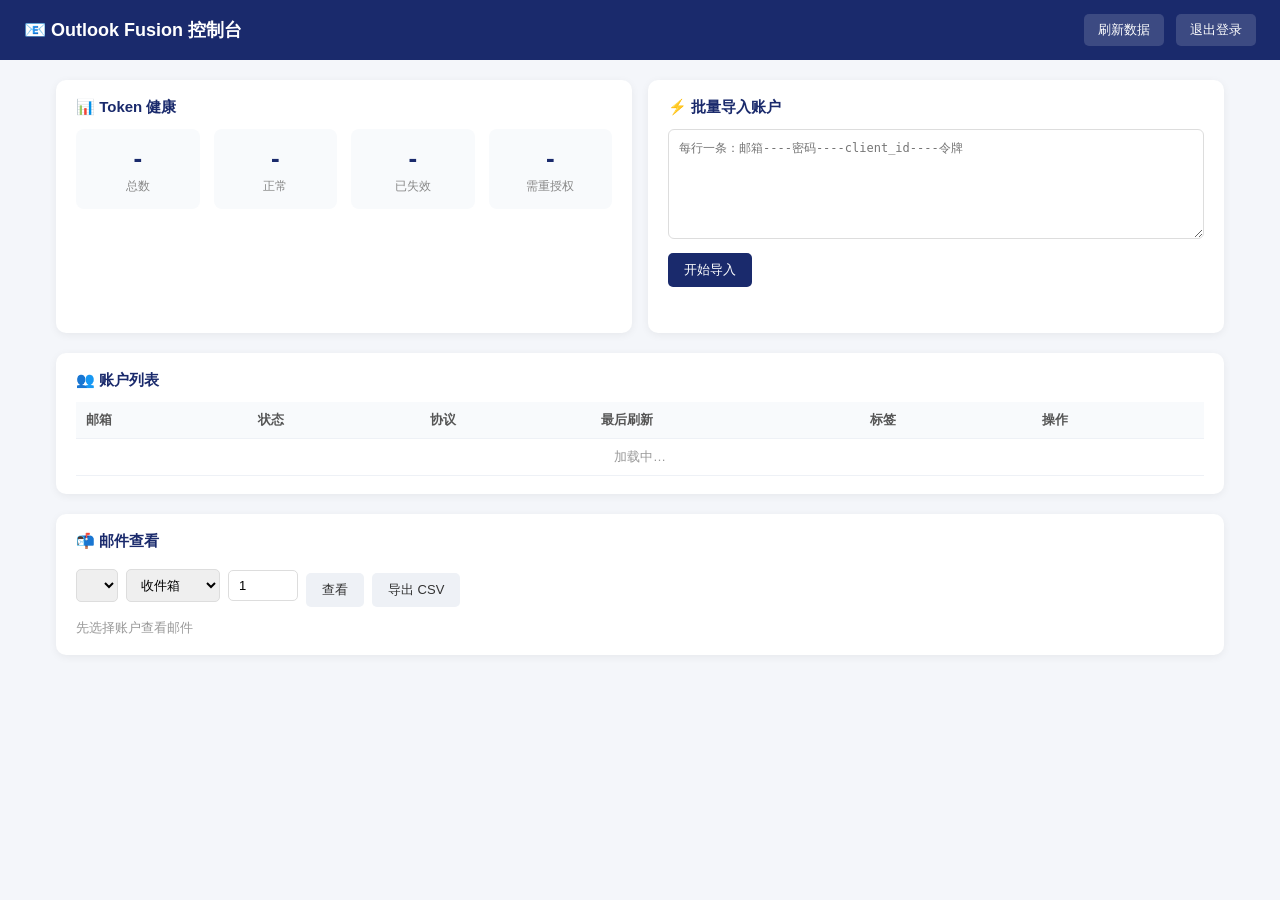
==== static/index.html @ 4477faa4 "P5+P6: 安全层 + Web UI + 收尾 安全层: - security/sessions.py: 内存 TTL 会话存储（滑动过期） - security/rate_limit.py: 登录" ====
<!DOCTYPE html>
<html lang="zh-CN">
<head>
<meta charset="UTF-8">
<meta name="viewport" content="width=device-width, initial-scale=1.0">
<title>Outlook Fusion - 控制台</title>
<style>
  * { box-sizing: border-box; margin: 0; padding: 0; }
  body { font-family: -apple-system, "Segoe UI", "Microsoft YaHei", sans-serif; background: #f4f6fa; color: #222; }
  header {
    background: #1a2a6c; color: #fff; padding: 14px 24px; display: flex;
    align-items: center; justify-content: space-between; position: sticky; top: 0; z-index: 10;
  }
  header h1 { font-size: 18px; font-weight: 600; }
  header .actions button {
    background: rgba(255,255,255,.15); color: #fff; border: none; padding: 7px 14px;
    border-radius: 5px; margin-left: 8px; cursor: pointer; font-size: 13px;
  }
  header .actions button:hover { background: rgba(255,255,255,.28); }
  .wrap { max-width: 1200px; margin: 20px auto; padding: 0 16px; }
  .grid { display: grid; grid-template-columns: 1fr 1fr; gap: 16px; margin-bottom: 20px; }
  .card { background: #fff; border-radius: 10px; padding: 18px 20px; box-shadow: 0 2px 8px rgba(0,0,0,.06); }
  .card h3 { font-size: 15px; margin-bottom: 12px; color: #1a2a6c; }
  textarea {
    width: 100%; height: 110px; border: 1px solid #ddd; border-radius: 6px; padding: 10px;
    font-size: 12px; font-family: Consolas, monospace; resize: vertical;
  }
  .btn {
    background: #1a2a6c; color: #fff; border: none; padding: 8px 16px; border-radius: 5px;
    cursor: pointer; font-size: 13px; margin-top: 10px;
  }
  .btn:hover { opacity: .88; }
  .btn.ghost { background: #eef1f6; color: #333; }
  .btn.danger { background: #c0392b; }
  .stat-row { display: flex; gap: 14px; flex-wrap: wrap; }
  .stat { flex: 1; min-width: 120px; text-align: center; padding: 14px 8px; border-radius: 8px; background: #f8fafc; }
  .stat .num { font-size: 26px; font-weight: 700; color: #1a2a6c; }
  .stat .lbl { font-size: 12px; color: #888; margin-top: 4px; }
  .msg { font-size: 13px; margin-top: 10px; min-height: 18px; }
  .msg.ok { color: #27ae60; } .msg.err { color: #c0392b; }
  table { width: 100%; border-collapse: collapse; font-size: 13px; }
  th, td { text-align: left; padding: 9px 10px; border-bottom: 1px solid #eef1f6; }
  th { background: #f8fafc; color: #555; font-weight: 600; white-space: nowrap; }
  tr:hover td { background: #fafbfd; }
  .badge { display: inline-block; padding: 2px 8px; border-radius: 10px; font-size: 11px; }
  .badge.active { background: #e8f8ef; color: #1e8449; }
  .badge.expired { background: #fdecea; color: #c0392b; }
  .badge.needs_reauth { background: #fef5e7; color: #b9770e; }
  .modal { display: none; position: fixed; inset: 0; background: rgba(0,0,0,.45); z-index: 100; align-items: center; justify-content: center; }
  .modal.open { display: flex; }
  .modal-box { background: #fff; border-radius: 10px; width: 90%; max-width: 640px; max-height: 85vh; overflow: auto; padding: 24px; }
  .modal-box h3 { margin-bottom: 14px; color: #1a2a6c; }
  .modal-box .close { float: right; cursor: pointer; color: #888; font-size: 20px; }
  .email-item { padding: 10px 12px; border-bottom: 1px solid #eef1f6; cursor: pointer; }
  .email-item:hover { background: #f5f7fb; }
  .email-item .subj { font-weight: 600; font-size: 13px; }
  .email-item .meta { font-size: 12px; color: #888; margin-top: 3px; }
  .email-body { font-size: 13px; line-height: 1.7; margin-top: 14px; white-space: pre-wrap; word-break: break-word; }
  .toolbar { display: flex; gap: 8px; align-items: center; margin-bottom: 12px; flex-wrap: wrap; }
  .toolbar select, .toolbar input {
    padding: 7px 10px; border: 1px solid #ddd; border-radius: 5px; font-size: 13px;
  }
</style>
</head>
<body>
<header>
  <h1>📧 Outlook Fusion 控制台</h1>
  <div class="actions">
    <button onclick="loadAll()">刷新数据</button>
    <button onclick="logout()">退出登录</button>
  </div>
</header>

<div class="wrap">
  <div class="grid">
    <div class="card">
      <h3>📊 Token 健康</h3>
      <div class="stat-row" id="healthStats">
        <div class="stat"><div class="num">-</div><div class="lbl">总数</div></div>
        <div class="stat"><div class="num">-</div><div class="lbl">正常</div></div>
        <div class="stat"><div class="num">-</div><div class="lbl">已失效</div></div>
        <div class="stat"><div class="num">-</div><div class="lbl">需重授权</div></div>
      </div>
    </div>
    <div class="card">
      <h3>⚡ 批量导入账户</h3>
      <textarea id="batchText" placeholder="每行一条：邮箱----密码----client_id----令牌"></textarea>
      <button class="btn" onclick="batchImport()">开始导入</button>
      <div class="msg" id="batchMsg"></div>
    </div>
  </div>

  <div class="card" style="margin-bottom: 20px;">
    <h3>👥 账户列表</h3>
    <table>
      <thead><tr><th>邮箱</th><th>状态</th><th>协议</th><th>最后刷新</th><th>标签</th><th>操作</th></tr></thead>
      <tbody id="accountBody"><tr><td colspan="6" style="text-align:center;color:#999;">加载中…</td></tr></tbody>
    </table>
  </div>

  <div class="card">
    <h3>📬 邮件查看</h3>
    <div class="toolbar">
      <select id="mailEmail"></select>
      <select id="mailFolder">
        <option value="inbox">收件箱</option>
        <option value="junk">垃圾邮件</option>
        <option value="all">全部</option>
      </select>
      <input id="mailPage" type="number" value="1" min="1" style="width:70px;" title="页码">
      <button class="btn ghost" onclick="loadEmails()">查看</button>
      <button class="btn ghost" onclick="exportCsv()">导出 CSV</button>
      <span class="msg" id="mailMsg"></span>
    </div>
    <div id="mailList"><div style="color:#999;font-size:13px;">先选择账户查看邮件</div></div>
  </div>
</div>

<!-- 邮件详情弹窗 -->
<div class="modal" id="detailModal">
  <div class="modal-box">
    <span class="close" onclick="closeModal()">&times;</span>
    <h3 id="detailTitle">邮件详情</h3>
    <div id="detailMeta" style="font-size:12px;color:#888;margin-bottom:8px;"></div>
    <div class="email-body" id="detailBody">加载中…</div>
  </div>
</div>

<script>
const $ = (id) => document.getElementById(id);
const esc = (s) => String(s ?? '').replace(/[&<>"']/g, c => ({'&':'&amp;','<':'&lt;','>':'&gt;','"':'&quot;',"'":'&#39;'}[c]));
let ACCOUNTS = [];

async function api(path, opts = {}) {
  const res = await fetch(path, {
    headers: {'Content-Type': 'application/json'},
    ...opts,
  });
  if (res.status === 401) { window.location.href = '/login'; throw new Error('未登录'); }
  const data = await res.json().catch(() => ({}));
  if (!res.ok) throw new Error(data.detail || ('HTTP ' + res.status));
  return data;
}

async function loadAll() {
  try {
    const [list, health] = await Promise.all([
      api('/api/accounts'),
      api('/api/accounts/_health'),
    ]);
    ACCOUNTS = list.accounts || [];
    renderAccounts(ACCOUNTS);
    renderHealth(health);
    renderEmailSelect(ACCOUNTS);
  } catch (e) { alert(e.message); }
}

function renderHealth(h) {
  const stats = $('healthStats');
  stats.innerHTML = [
    ['总数', h.total], ['正常', h.active], ['已失效', h.expired], ['需重授权', h.needs_reauth],
  ].map(([lbl, num]) => `<div class="stat"><div class="num">${num}</div><div class="lbl">${lbl}</div></div>`).join('');
}

function renderAccounts(accounts) {
  const body = $('accountBody');
  if (!accounts.length) { body.innerHTML = '<tr><td colspan="6" style="text-align:center;color:#999;">暂无账户</td></tr>'; return; }
  body.innerHTML = accounts.map(a => `
    <tr>
      <td>${esc(a.email)}</td>
      <td><span class="badge ${esc(a.status)}">${esc(a.status)}</span></td>
      <td>${esc(a.email_protocol || 'auto')}</td>
      <td>${a.last_refreshed_at ? esc(new Date(a.last_refreshed_at).toLocaleString()) : '-'}</td>
      <td>${esc((a.tags || []).join(', ') || '-')}</td>
      <td>
        <button class="btn ghost" onclick="refreshOne('${esc(a.email)}')">刷新 Token</button>
        <button class="btn ghost" onclick="markStatus('${esc(a.email)}','expired')">标记失效</button>
        <button class="btn danger" onclick="delAccount('${esc(a.email)}')">删除</button>
      </td>
    </tr>`).join('');
}

function renderEmailSelect(accounts) {
  const sel = $('mailEmail');
  const prev = sel.value;
  sel.innerHTML = accounts.map(a => `<option value="${esc(a.email)}">${esc(a.email)}</option>`).join('');
  if (prev && accounts.some(a => a.email === prev)) sel.value = prev;
}

async function batchImport() {
  const msg = $('batchMsg');
  msg.className = 'msg'; msg.textContent = '导入中…';
  try {
    const r = await api('/api/accounts/batch', {
      method: 'POST',
      body: JSON.stringify({ text: $('batchText').value }),
    });
    msg.className = 'msg ok';
    msg.textContent = `成功 ${r.success}，失败 ${r.failed}${r.errors.length ? '：\n' + r.errors.slice(0, 5).join('\n') : ''}`;
    loadAll();
  } catch (e) { msg.className = 'msg err'; msg.textContent = e.message; }
}

async function refreshOne(email) {
  try {
    await api(`/api/tokens/${encodeURIComponent(email)}/refresh`, { method: 'POST' });
    alert('刷新成功'); loadAll();
  } catch (e) { alert('刷新失败: ' + e.message); }
}

async function refreshAll() {
  try {
    const r = await api('/api/tokens/refresh-all', { method: 'POST' });
    alert(r.message); loadAll();
  } catch (e) { alert(e.message); }
}

async function markStatus(email, status) {
  try {
    await api(`/api/accounts/${encodeURIComponent(email)}/status`, {
      method: 'PUT', body: JSON.stringify({ status }),
    });
    loadAll();
  } catch (e) { alert(e.message); }
}

async function delAccount(email) {
  if (!confirm(`确定删除 ${email}？`)) return;
  try {
    await api(`/api/accounts/${encodeURIComponent(email)}`, { method: 'DELETE' });
    loadAll();
  } catch (e) { alert(e.message); }
}

async function loadEmails() {
  const email = $('mailEmail').value;
  const folder = $('mailFolder').value;
  const page = $('mailPage').value || 1;
  const msg = $('mailMsg');
  msg.textContent = '加载中…';
  try {
    const data = await api(`/api/emails/${encodeURIComponent(email)}?folder=${folder}&page=${page}&page_size=20`);
    msg.className = 'msg ok';
    msg.textContent = `共 ${data.total_emails} 封`;
    const list = $('mailList');
    if (!data.emails.length) { list.innerHTML = '<div style="color:#999;font-size:13px;">无邮件</div>'; return; }
    list.innerHTML = data.emails.map(m => `
      <div class="email-item" onclick="showDetail('${esc(email)}','${esc(m.message_id)}')">
        <div class="subj">${esc(m.subject)}</div>
        <div class="meta">${esc(m.from_email)} · ${esc(m.date)}</div>
      </div>`).join('');
  } catch (e) { msg.className = 'msg err'; msg.textContent = e.message; }
}

async function showDetail(email, messageId) {
  $('detailModal').classList.add('open');
  $('detailTitle').textContent = '邮件详情';
  $('detailBody').textContent = '加载中…';
  try {
    const d = await api(`/api/emails/${encodeURIComponent(email)}/${encodeURIComponent(messageId)}`);
    $('detailTitle').textContent = d.subject || '(无主题)';
    $('detailMeta').innerHTML = `<div>发件人: ${esc(d.from_email)}</div><div>收件人: ${esc(d.to_email)}</div><div>日期: ${esc(d.date)}</div>`;
    $('detailBody').textContent = d.body_plain || d.body_html || '(无正文)';
  } catch (e) {
    $('detailBody').textContent = '加载失败: ' + e.message;
  }
}

function closeModal() { $('detailModal').classList.remove('open'); }
$('detailModal').addEventListener('click', e => { if (e.target === $('detailModal')) closeModal(); });

function exportCsv() {
  const email = $('mailEmail').value;
  const folder = $('mailFolder').value;
  window.location.href = `/api/emails/${encodeURIComponent(email)}/export.csv?folder=${folder}&page_size=500`;
}

async function logout() {
  try { await fetch('/api/auth/logout', { method: 'POST' }); } catch (e) {}
  window.location.href = '/login';
}

loadAll();
</script>
</body>
</html>
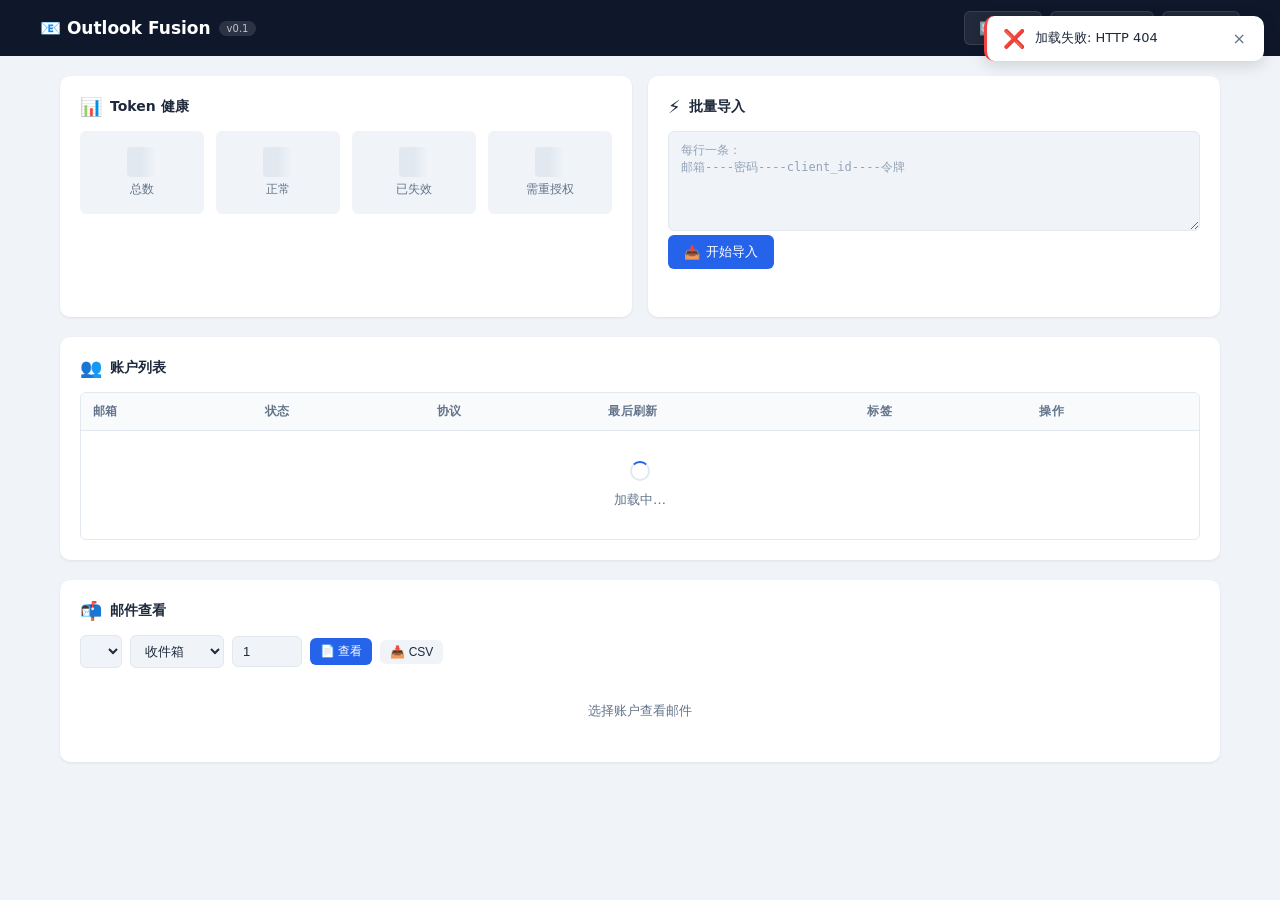
==== commit e501c802: "P7: 运行时修复 + UI 重构 + Docker 部署配置 - 修复 get_session 提交/回滚、IMAP xoauth2、缺失邮件详情路由、限流配置引用 - 新增 strip_html " ====
--- a/static/index.html
+++ b/static/index.html
@@ -5,124 +5,239 @@
 <meta name="viewport" content="width=device-width, initial-scale=1.0">
 <title>Outlook Fusion - 控制台</title>
 <style>
-  * { box-sizing: border-box; margin: 0; padding: 0; }
-  body { font-family: -apple-system, "Segoe UI", "Microsoft YaHei", sans-serif; background: #f4f6fa; color: #222; }
-  header {
-    background: #1a2a6c; color: #fff; padding: 14px 24px; display: flex;
-    align-items: center; justify-content: space-between; position: sticky; top: 0; z-index: 10;
-  }
-  header h1 { font-size: 18px; font-weight: 600; }
-  header .actions button {
-    background: rgba(255,255,255,.15); color: #fff; border: none; padding: 7px 14px;
-    border-radius: 5px; margin-left: 8px; cursor: pointer; font-size: 13px;
-  }
-  header .actions button:hover { background: rgba(255,255,255,.28); }
-  .wrap { max-width: 1200px; margin: 20px auto; padding: 0 16px; }
-  .grid { display: grid; grid-template-columns: 1fr 1fr; gap: 16px; margin-bottom: 20px; }
-  .card { background: #fff; border-radius: 10px; padding: 18px 20px; box-shadow: 0 2px 8px rgba(0,0,0,.06); }
-  .card h3 { font-size: 15px; margin-bottom: 12px; color: #1a2a6c; }
-  textarea {
-    width: 100%; height: 110px; border: 1px solid #ddd; border-radius: 6px; padding: 10px;
-    font-size: 12px; font-family: Consolas, monospace; resize: vertical;
-  }
-  .btn {
-    background: #1a2a6c; color: #fff; border: none; padding: 8px 16px; border-radius: 5px;
-    cursor: pointer; font-size: 13px; margin-top: 10px;
-  }
-  .btn:hover { opacity: .88; }
-  .btn.ghost { background: #eef1f6; color: #333; }
-  .btn.danger { background: #c0392b; }
-  .stat-row { display: flex; gap: 14px; flex-wrap: wrap; }
-  .stat { flex: 1; min-width: 120px; text-align: center; padding: 14px 8px; border-radius: 8px; background: #f8fafc; }
-  .stat .num { font-size: 26px; font-weight: 700; color: #1a2a6c; }
-  .stat .lbl { font-size: 12px; color: #888; margin-top: 4px; }
-  .msg { font-size: 13px; margin-top: 10px; min-height: 18px; }
-  .msg.ok { color: #27ae60; } .msg.err { color: #c0392b; }
-  table { width: 100%; border-collapse: collapse; font-size: 13px; }
-  th, td { text-align: left; padding: 9px 10px; border-bottom: 1px solid #eef1f6; }
-  th { background: #f8fafc; color: #555; font-weight: 600; white-space: nowrap; }
-  tr:hover td { background: #fafbfd; }
-  .badge { display: inline-block; padding: 2px 8px; border-radius: 10px; font-size: 11px; }
-  .badge.active { background: #e8f8ef; color: #1e8449; }
-  .badge.expired { background: #fdecea; color: #c0392b; }
-  .badge.needs_reauth { background: #fef5e7; color: #b9770e; }
-  .modal { display: none; position: fixed; inset: 0; background: rgba(0,0,0,.45); z-index: 100; align-items: center; justify-content: center; }
-  .modal.open { display: flex; }
-  .modal-box { background: #fff; border-radius: 10px; width: 90%; max-width: 640px; max-height: 85vh; overflow: auto; padding: 24px; }
-  .modal-box h3 { margin-bottom: 14px; color: #1a2a6c; }
-  .modal-box .close { float: right; cursor: pointer; color: #888; font-size: 20px; }
-  .email-item { padding: 10px 12px; border-bottom: 1px solid #eef1f6; cursor: pointer; }
-  .email-item:hover { background: #f5f7fb; }
-  .email-item .subj { font-weight: 600; font-size: 13px; }
-  .email-item .meta { font-size: 12px; color: #888; margin-top: 3px; }
-  .email-body { font-size: 13px; line-height: 1.7; margin-top: 14px; white-space: pre-wrap; word-break: break-word; }
-  .toolbar { display: flex; gap: 8px; align-items: center; margin-bottom: 12px; flex-wrap: wrap; }
-  .toolbar select, .toolbar input {
-    padding: 7px 10px; border: 1px solid #ddd; border-radius: 5px; font-size: 13px;
-  }
+/* ========== Design Tokens ========== */
+*, *::before, *::after { box-sizing: border-box; margin: 0; padding: 0; }
+:root {
+  --c-primary: #2563eb; --c-primary-dark: #1d4ed8; --c-primary-light: #dbeafe;
+  --c-success: #10b981; --c-error: #ef4444; --c-warning: #f59e0b;
+  --c-bg: #f0f4f8; --c-card: #fff; --c-text: #1e293b; --c-text-muted: #64748b;
+  --c-border: #e2e8f0; --c-hover: #f8fafc; --c-header-bg: #0f172a;
+  --radius-sm: 6px; --radius-md: 10px; --radius-lg: 12px;
+  --shadow-card: 0 1px 3px rgba(0,0,0,.08); --shadow-hover: 0 4px 12px rgba(0,0,0,.1);
+  --shadow-modal: 0 20px 60px rgba(0,0,0,.2);
+  --dur-fast: 150ms; --dur-normal: 250ms; --dur-slow: 400ms;
+  --ease-out: cubic-bezier(0.16, 1, 0.3, 1); --ease-in-out: cubic-bezier(0.4, 0, 0.2, 1);
+  --font: -apple-system, "Segoe UI", "Microsoft YaHei", system-ui, sans-serif;
+  --font-mono: "JetBrains Mono", "Cascadia Code", Consolas, monospace;
+}
+body { font-family: var(--font); background: var(--c-bg); color: var(--c-text); min-height: 100vh; }
+
+/* ========== Animations ========== */
+@keyframes fadeIn { from { opacity: 0; } to { opacity: 1; } }
+@keyframes fadeUp { from { opacity: 0; transform: translateY(12px); } to { opacity: 1; transform: translateY(0); } }
+@keyframes scaleIn { from { opacity: 0; transform: scale(.95); } to { opacity: 1; transform: scale(1); } }
+@keyframes slideInRight { from { opacity: 0; transform: translateX(100%); } to { opacity: 1; transform: translateX(0); } }
+@keyframes slideOutRight { from { opacity: 1; transform: translateX(0); } to { opacity: 0; transform: translateX(100%); } }
+@keyframes spin { to { transform: rotate(360deg); } }
+@keyframes shimmer { 0% { background-position: -200% 0; } 100% { background-position: 200% 0; } }
+@keyframes countUp { from { opacity: 0; transform: translateY(8px); } to { opacity: 1; transform: translateY(0); } }
+@keyframes progressFill { from { width: 0%; } }
+
+/* ========== Utility ========== */
+.spinner { width: 20px; height: 20px; border: 2.5px solid var(--c-border); border-top-color: var(--c-primary); border-radius: 50%; animation: spin .6s linear infinite; display: inline-block; vertical-align: middle; }
+.spinner-sm { width: 14px; height: 14px; border-width: 2px; }
+.spinner-light { border-color: rgba(255,255,255,.3); border-top-color: #fff; }
+.skeleton { background: linear-gradient(90deg, #e2e8f0 25%, #f1f5f9 50%, #e2e8f0 75%); background-size: 200% 100%; animation: shimmer 1.5s ease-in-out infinite; border-radius: 4px; }
+
+/* ========== Toast ========== */
+#toastContainer { position: fixed; top: 16px; right: 16px; z-index: 9999; display: flex; flex-direction: column; gap: 8px; pointer-events: none; }
+.toast { pointer-events: auto; padding: 12px 16px; border-radius: var(--radius-md); background: #fff; box-shadow: 0 4px 16px rgba(0,0,0,.15); display: flex; align-items: center; gap: 10px; font-size: 13px; min-width: 280px; max-width: 420px; animation: slideInRight .3s var(--ease-out) both; border-left: 3px solid var(--c-primary); }
+.toast.removing { animation: slideOutRight .25s ease-in both; }
+.toast.toast-success { border-left-color: var(--c-success); }
+.toast.toast-error { border-left-color: var(--c-error); }
+.toast.toast-warning { border-left-color: var(--c-warning); }
+.toast-icon { font-size: 18px; flex-shrink: 0; }
+.toast-msg { flex: 1; color: var(--c-text); line-height: 1.4; }
+.toast-close { cursor: pointer; color: var(--c-text-muted); font-size: 16px; line-height: 1; padding: 0 2px; flex-shrink: 0; }
+.toast-close:hover { color: var(--c-text); }
+
+/* ========== Layout ========== */
+.wrap { max-width: 1200px; margin: 0 auto; padding: 0 20px 40px; }
+
+/* ========== Header ========== */
+header { background: var(--c-header-bg); color: #fff; padding: 0 24px; position: sticky; top: 0; z-index: 100; backdrop-filter: blur(12px); box-shadow: 0 1px 0 rgba(255,255,255,.06); }
+.header-inner { max-width: 1200px; margin: 0 auto; display: flex; align-items: center; justify-content: space-between; height: 56px; }
+header h1 { font-size: 17px; font-weight: 600; display: flex; align-items: center; gap: 8px; }
+header h1 .badge { font-size: 10px; font-weight: 500; background: rgba(255,255,255,.12); padding: 2px 8px; border-radius: 10px; color: rgba(255,255,255,.7); }
+header .actions { display: flex; gap: 8px; }
+header .actions button { background: rgba(255,255,255,.08); color: rgba(255,255,255,.85); border: 1px solid rgba(255,255,255,.1); padding: 7px 14px; border-radius: var(--radius-sm); cursor: pointer; font-size: 13px; transition: all var(--dur-fast); display: flex; align-items: center; gap: 6px; position: relative; }
+header .actions button:hover { background: rgba(255,255,255,.15); color: #fff; }
+header .actions button:active { transform: scale(.97); }
+header .actions button:disabled { opacity: .5; cursor: not-allowed; transform: none; }
+header .actions button.loading .refresh-icon { animation: spin .8s linear infinite; }
+header .actions button.loading .btn-label { visibility: hidden; }
+header .actions button.loading .btn-spinner { display: inline-block; }
+header .actions button .btn-spinner { display: none; width: 14px; height: 14px; border: 2px solid rgba(255,255,255,.3); border-top-color: #fff; border-radius: 50%; animation: spin .6s linear infinite; position: absolute; left: 50%; top: 50%; margin-left: -7px; margin-top: -7px; }
+
+/* ========== Grid / Cards ========== */
+.grid { display: grid; grid-template-columns: 1fr 1fr; gap: 16px; margin: 20px 0; }
+.card { background: var(--c-card); border-radius: var(--radius-md); padding: 20px; box-shadow: var(--shadow-card); transition: box-shadow var(--dur-fast), transform var(--dur-fast); animation: fadeUp .4s var(--ease-out) both; }
+.card:hover { box-shadow: var(--shadow-hover); }
+.card h3 { font-size: 14px; font-weight: 600; margin-bottom: 14px; color: var(--c-text); display: flex; align-items: center; gap: 8px; }
+.card h3 .icon-lg { font-size: 18px; }
+
+/* ========== Stats ========== */
+.stat-row { display: flex; gap: 12px; flex-wrap: wrap; }
+.stat { flex: 1; min-width: 100px; text-align: center; padding: 16px 8px; border-radius: var(--radius-sm); background: var(--c-bg); transition: transform var(--dur-fast); }
+.stat:hover { transform: translateY(-2px); }
+.stat .num { font-size: 26px; font-weight: 700; color: var(--c-primary); animation: countUp .5s var(--ease-out) both; }
+.stat .lbl { font-size: 12px; color: var(--c-text-muted); margin-top: 4px; }
+.stat .num.active { color: var(--c-success); }
+.stat .num.expired { color: var(--c-error); }
+.stat .num.needs_reauth { color: var(--c-warning); }
+
+/* ========== Import ========== */
+textarea { width: 100%; height: 100px; border: 1.5px solid var(--c-border); border-radius: var(--radius-sm); padding: 10px 12px; font-size: 12px; font-family: var(--font-mono); resize: vertical; outline: none; transition: border-color var(--dur-fast), box-shadow var(--dur-fast); background: var(--c-bg); color: var(--c-text); }
+textarea:focus { border-color: var(--c-primary); box-shadow: 0 0 0 3px rgba(37,99,235,.1); background: var(--c-card); }
+textarea::placeholder { color: #94a3b8; }
+.progress-wrap { margin-top: 10px; display: none; }
+.progress-wrap.active { display: block; }
+.progress-bar { height: 6px; background: var(--c-border); border-radius: 3px; overflow: hidden; }
+.progress-bar-fill { height: 100%; background: linear-gradient(90deg, var(--c-primary), var(--c-primary-dark)); border-radius: 3px; transition: width .3s var(--ease-out); }
+.progress-text { font-size: 12px; color: var(--c-text-muted); margin-top: 6px; display: flex; justify-content: space-between; }
+.progress-text .prog-ok { color: var(--c-success); }
+.progress-text .prog-err { color: var(--c-error); }
+
+/* ========== Buttons ========== */
+.btn { display: inline-flex; align-items: center; gap: 6px; background: var(--c-primary); color: #fff; border: none; padding: 8px 16px; border-radius: var(--radius-sm); cursor: pointer; font-size: 13px; font-weight: 500; transition: all var(--dur-fast); white-space: nowrap; }
+.btn:hover { background: var(--c-primary-dark); transform: translateY(-1px); box-shadow: 0 2px 8px rgba(37,99,235,.3); }
+.btn:active { transform: translateY(0); }
+.btn:disabled { opacity: .5; cursor: not-allowed; transform: none; box-shadow: none; }
+.btn.ghost { background: var(--c-bg); color: var(--c-text); }
+.btn.ghost:hover { background: var(--c-border); box-shadow: none; transform: none; }
+.btn.danger { background: var(--c-error); }
+.btn.danger:hover { background: #dc2626; box-shadow: 0 2px 8px rgba(239,68,68,.3); }
+.btn-sm { padding: 5px 10px; font-size: 12px; }
+
+/* ========== Table ========== */
+.table-wrap { overflow-x: auto; border-radius: var(--radius-sm); border: 1px solid var(--c-border); }
+table { width: 100%; border-collapse: collapse; font-size: 13px; }
+thead th { background: #f8fafc; color: var(--c-text-muted); font-weight: 600; text-align: left; padding: 10px 12px; white-space: nowrap; border-bottom: 1px solid var(--c-border); font-size: 12px; text-transform: uppercase; letter-spacing: .03em; }
+tbody td { padding: 10px 12px; border-bottom: 1px solid #f1f5f9; transition: background var(--dur-fast); }
+tbody tr:hover td { background: var(--c-hover); }
+tbody tr:last-child td { border-bottom: none; }
+tbody tr.row-removing td { opacity: 0; transform: translateX(-20px); transition: all .25s ease; }
+
+/* ========== Badge ========== */
+.badge { display: inline-flex; align-items: center; gap: 5px; padding: 3px 10px; border-radius: 10px; font-size: 11px; font-weight: 500; }
+.badge .dot { width: 6px; height: 6px; border-radius: 50%; display: inline-block; }
+.badge.active { background: #ecfdf5; color: #065f46; }
+.badge.active .dot { background: var(--c-success); }
+.badge.expired { background: #fef2f2; color: #991b1b; }
+.badge.expired .dot { background: var(--c-error); }
+.badge.needs_reauth { background: #fffbeb; color: #92400e; }
+.badge.needs_reauth .dot { background: var(--c-warning); }
+
+/* ========== Actions ========== */
+.action-btns { display: flex; gap: 4px; flex-wrap: nowrap; }
+.action-btns .btn { font-size: 11px; padding: 4px 8px; }
+
+/* ========== Confirm ========== */
+.confirm-overlay { position: fixed; inset: 0; background: rgba(0,0,0,.3); z-index: 200; display: flex; align-items: center; justify-content: center; animation: fadeIn .15s ease; }
+.confirm-box { background: #fff; border-radius: var(--radius-lg); padding: 24px; max-width: 360px; width: 90%; box-shadow: var(--shadow-modal); animation: scaleIn .2s var(--ease-out); }
+.confirm-box h4 { font-size: 15px; margin-bottom: 8px; }
+.confirm-box p { font-size: 13px; color: var(--c-text-muted); margin-bottom: 16px; }
+.confirm-actions { display: flex; gap: 8px; justify-content: flex-end; }
+
+/* ========== Modal ========== */
+.modal { display: none; position: fixed; inset: 0; background: rgba(0,0,0,.4); z-index: 150; align-items: center; justify-content: center; backdrop-filter: blur(2px); }
+.modal.open { display: flex; }
+.modal-box { background: #fff; border-radius: var(--radius-lg); width: 90%; max-width: 680px; max-height: 85vh; overflow: auto; padding: 28px; box-shadow: var(--shadow-modal); animation: scaleIn .25s var(--ease-out); position: relative; }
+.modal-box .close { position: absolute; top: 16px; right: 20px; cursor: pointer; color: var(--c-text-muted); font-size: 24px; line-height: 1; transition: color var(--dur-fast); }
+.modal-box .close:hover { color: var(--c-text); }
+.modal-box h3 { font-size: 17px; font-weight: 600; margin-bottom: 16px; color: var(--c-text); padding-right: 30px; }
+.modal-meta { font-size: 12px; color: var(--c-text-muted); margin-bottom: 12px; }
+.modal-meta div { margin-bottom: 3px; }
+.email-body { font-size: 13px; line-height: 1.7; white-space: pre-wrap; word-break: break-word; padding: 16px; background: var(--c-bg); border-radius: var(--radius-sm); max-height: 50vh; overflow-y: auto; }
+
+/* ========== Email Cards ========== */
+.email-list { display: flex; flex-direction: column; gap: 4px; }
+.email-item { padding: 12px 14px; border-radius: var(--radius-sm); cursor: pointer; transition: background var(--dur-fast), transform var(--dur-fast); border: 1px solid transparent; }
+.email-item:hover { background: var(--c-hover); border-color: var(--c-border); }
+.email-item:active { transform: scale(.995); }
+.email-item .subj { font-weight: 600; font-size: 13px; color: var(--c-text); white-space: nowrap; overflow: hidden; text-overflow: ellipsis; }
+.email-item .meta { font-size: 12px; color: var(--c-text-muted); margin-top: 3px; }
+.email-item .sender-initial { display: inline-flex; align-items: center; justify-content: center; width: 28px; height: 28px; border-radius: 50%; background: var(--c-primary-light); color: var(--c-primary); font-size: 12px; font-weight: 600; flex-shrink: 0; }
+.email-item .row-top { display: flex; align-items: center; gap: 10px; }
+
+/* ========== Toolbar ========== */
+.toolbar { display: flex; gap: 8px; align-items: center; margin-bottom: 14px; flex-wrap: wrap; }
+.toolbar select, .toolbar input { padding: 7px 10px; border: 1.5px solid var(--c-border); border-radius: var(--radius-sm); font-size: 13px; outline: none; background: var(--c-bg); color: var(--c-text); transition: border-color var(--dur-fast); }
+.toolbar select:focus, .toolbar input:focus { border-color: var(--c-primary); box-shadow: 0 0 0 3px rgba(37,99,235,.1); }
+.toolbar select { cursor: pointer; }
+.toolbar .msg { font-size: 13px; color: var(--c-text-muted); margin-left: 4px; }
+
+/* ========== Responsive ========== */
+@media (max-width: 768px) { .grid { grid-template-columns: 1fr; } .stat { min-width: 80px; padding: 12px 6px; } .stat .num { font-size: 20px; } header { padding: 0 16px; } .header-inner { height: 48px; } header h1 { font-size: 15px; } .wrap { padding: 0 12px 24px; } .card { padding: 14px; } .modal-box { padding: 20px; width: 95%; } .action-btns { flex-direction: column; } }
 </style>
 </head>
 <body>
+<div id="toastContainer"></div>
+
 <header>
-  <h1>📧 Outlook Fusion 控制台</h1>
-  <div class="actions">
-    <button onclick="loadAll()">刷新数据</button>
-    <button onclick="logout()">退出登录</button>
+  <div class="header-inner">
+    <h1>📧 Outlook Fusion <span class="badge">v0.1</span></h1>
+    <div class="actions">
+      <button id="refreshBtn" onclick="doRefresh()"><span class="refresh-icon">🔄</span> <span class="btn-label">刷新</span><span class="btn-spinner"></span></button>
+      <button id="refreshAllBtn" onclick="doRefreshAll()"><span>⚡</span> <span class="btn-label">全量刷新</span><span class="btn-spinner"></span></button>
+      <button onclick="doLogout()"><span>🚪</span> 退出</button>
+    </div>
   </div>
 </header>
 
 <div class="wrap">
   <div class="grid">
     <div class="card">
-      <h3>📊 Token 健康</h3>
+      <h3><span class="icon-lg">📊</span> Token 健康</h3>
       <div class="stat-row" id="healthStats">
-        <div class="stat"><div class="num">-</div><div class="lbl">总数</div></div>
-        <div class="stat"><div class="num">-</div><div class="lbl">正常</div></div>
-        <div class="stat"><div class="num">-</div><div class="lbl">已失效</div></div>
-        <div class="stat"><div class="num">-</div><div class="lbl">需重授权</div></div>
+        <div class="stat"><div class="num skeleton" style="width:30px;margin:0 auto;">&nbsp;</div><div class="lbl">总数</div></div>
+        <div class="stat"><div class="num skeleton" style="width:30px;margin:0 auto;">&nbsp;</div><div class="lbl">正常</div></div>
+        <div class="stat"><div class="num skeleton" style="width:30px;margin:0 auto;">&nbsp;</div><div class="lbl">已失效</div></div>
+        <div class="stat"><div class="num skeleton" style="width:30px;margin:0 auto;">&nbsp;</div><div class="lbl">需重授权</div></div>
       </div>
     </div>
     <div class="card">
-      <h3>⚡ 批量导入账户</h3>
-      <textarea id="batchText" placeholder="每行一条：邮箱----密码----client_id----令牌"></textarea>
-      <button class="btn" onclick="batchImport()">开始导入</button>
-      <div class="msg" id="batchMsg"></div>
+      <h3><span class="icon-lg">⚡</span> 批量导入</h3>
+      <textarea id="batchText" placeholder="每行一条：&#10;邮箱----密码----client_id----令牌"></textarea>
+      <button class="btn" id="batchBtn" onclick="doBatchImport()"><span>📥</span> 开始导入</button>
+      <div class="progress-wrap" id="progressWrap">
+        <div class="progress-bar"><div class="progress-bar-fill" id="progressFill" style="width:0%"></div></div>
+        <div class="progress-text"><span id="progressLabel">等待中…</span><span><span class="prog-ok" id="progOk">0</span> / <span class="prog-err" id="progErr">0</span></span></div>
+      </div>
+      <div class="msg" id="batchMsg" style="font-size:13px;margin-top:10px;min-height:18px;color:var(--c-text-muted);"></div>
     </div>
   </div>
 
-  <div class="card" style="margin-bottom: 20px;">
-    <h3>👥 账户列表</h3>
-    <table>
-      <thead><tr><th>邮箱</th><th>状态</th><th>协议</th><th>最后刷新</th><th>标签</th><th>操作</th></tr></thead>
-      <tbody id="accountBody"><tr><td colspan="6" style="text-align:center;color:#999;">加载中…</td></tr></tbody>
-    </table>
+  <div class="card" style="margin-bottom:20px;">
+    <h3><span class="icon-lg">👥</span> 账户列表 <span id="accountCount" style="font-weight:400;font-size:12px;color:var(--c-text-muted);"></span></h3>
+    <div class="table-wrap">
+      <table>
+        <thead><tr><th>邮箱</th><th>状态</th><th>协议</th><th>最后刷新</th><th>标签</th><th>操作</th></tr></thead>
+        <tbody id="accountBody"><tr><td colspan="6" style="text-align:center;padding:30px;"><div class="spinner" style="margin:0 auto;"></div><div style="color:var(--c-text-muted);font-size:13px;margin-top:10px;">加载中…</div></td></tr></tbody>
+      </table>
+    </div>
   </div>
 
   <div class="card">
-    <h3>📬 邮件查看</h3>
+    <h3><span class="icon-lg">📬</span> 邮件查看</h3>
     <div class="toolbar">
       <select id="mailEmail"></select>
-      <select id="mailFolder">
-        <option value="inbox">收件箱</option>
-        <option value="junk">垃圾邮件</option>
-        <option value="all">全部</option>
-      </select>
+      <select id="mailFolder"><option value="inbox">收件箱</option><option value="junk">垃圾邮件</option><option value="all">全部</option></select>
       <input id="mailPage" type="number" value="1" min="1" style="width:70px;" title="页码">
-      <button class="btn ghost" onclick="loadEmails()">查看</button>
-      <button class="btn ghost" onclick="exportCsv()">导出 CSV</button>
-      <span class="msg" id="mailMsg"></span>
+      <button class="btn btn-sm" onclick="loadEmails()">📄 查看</button>
+      <button class="btn btn-sm ghost" onclick="exportCsv()">📥 CSV</button>
+      <span class="msg" id="mailMsg" style="font-size:13px;color:var(--c-text-muted);"></span>
     </div>
-    <div id="mailList"><div style="color:#999;font-size:13px;">先选择账户查看邮件</div></div>
+    <div id="mailList" style="min-height:60px;"><div style="color:var(--c-text-muted);font-size:13px;padding:20px;text-align:center;">选择账户查看邮件</div></div>
   </div>
 </div>
 
-<!-- 邮件详情弹窗 -->
 <div class="modal" id="detailModal">
   <div class="modal-box">
     <span class="close" onclick="closeModal()">&times;</span>
     <h3 id="detailTitle">邮件详情</h3>
-    <div id="detailMeta" style="font-size:12px;color:#888;margin-bottom:8px;"></div>
-    <div class="email-body" id="detailBody">加载中…</div>
+    <div class="modal-meta"><div id="detailFrom"></div><div id="detailTo"></div><div id="detailDate"></div></div>
+    <div class="email-body" id="detailBody"><div class="spinner" style="margin:0 auto;"></div></div>
   </div>
 </div>
 
@@ -131,156 +246,167 @@
 const esc = (s) => String(s ?? '').replace(/[&<>"']/g, c => ({'&':'&amp;','<':'&lt;','>':'&gt;','"':'&quot;',"'":'&#39;'}[c]));
 let ACCOUNTS = [];
 
+/* Toast */
+function toast(msg, type = 'info', duration = 3500) {
+  const container = $('toastContainer');
+  const icons = { info: 'ℹ️', success: '✅', error: '❌', warning: '⚠️' };
+  const el = document.createElement('div');
+  el.className = 'toast' + (type === 'success' ? ' toast-success' : type === 'error' ? ' toast-error' : type === 'warning' ? ' toast-warning' : '');
+  el.innerHTML = '<span class="toast-icon">' + (icons[type] || 'ℹ️') + '</span><span class="toast-msg">' + esc(msg) + '</span><span class="toast-close" onclick="this.parentElement.classList.add(\'removing\');setTimeout(()=>this.parentElement.remove(),250)">&times;</span>';
+  container.appendChild(el);
+  setTimeout(() => { if (el.parentElement) { el.classList.add('removing'); setTimeout(() => el.remove(), 250); } }, duration);
+}
+
+/* Loading button helper */
+function showLoading(btn) { if (btn) { btn.disabled = true; btn._orig = btn.innerHTML; btn.innerHTML = '<span class="spinner spinner-sm spinner-light"></span>'; } }
+function hideLoading(btn) { if (btn) { btn.disabled = false; if (btn._orig) btn.innerHTML = btn._orig; } }
+
+/* Confirm dialog */
+function confirmDialog(msg) {
+  return new Promise((resolve) => {
+    const overlay = document.createElement('div');
+    overlay.className = 'confirm-overlay';
+    overlay.innerHTML = '<div class="confirm-box"><h4>确认操作</h4><p>' + esc(msg) + '</p><div class="confirm-actions"><button class="btn ghost" id="confirmNo">取消</button><button class="btn danger" id="confirmYes">确定</button></div></div>';
+    document.body.appendChild(overlay);
+    overlay.querySelector('#confirmNo').onclick = () => { overlay.remove(); resolve(false); };
+    overlay.querySelector('#confirmYes').onclick = () => { overlay.remove(); resolve(true); };
+    overlay.onclick = (e) => { if (e.target === overlay) { overlay.remove(); resolve(false); } };
+  });
+}
+
+/* API */
 async function api(path, opts = {}) {
-  const res = await fetch(path, {
-    headers: {'Content-Type': 'application/json'},
-    ...opts,
-  });
+  const res = await fetch(path, { headers: { 'Content-Type': 'application/json' }, ...opts });
   if (res.status === 401) { window.location.href = '/login'; throw new Error('未登录'); }
   const data = await res.json().catch(() => ({}));
   if (!res.ok) throw new Error(data.detail || ('HTTP ' + res.status));
   return data;
 }
 
+/* Load All */
 async function loadAll() {
   try {
-    const [list, health] = await Promise.all([
-      api('/api/accounts'),
-      api('/api/accounts/_health'),
-    ]);
+    const [list, health] = await Promise.all([ api('/api/accounts'), api('/api/accounts/_health') ]);
     ACCOUNTS = list.accounts || [];
     renderAccounts(ACCOUNTS);
     renderHealth(health);
     renderEmailSelect(ACCOUNTS);
-  } catch (e) { alert(e.message); }
+  } catch (e) { toast('加载失败: ' + e.message, 'error'); }
+}
+
+async function doRefresh() {
+  const btn = $('refreshBtn'); btn.classList.add('loading');
+  await loadAll();
+  btn.classList.remove('loading');
 }
 
 function renderHealth(h) {
-  const stats = $('healthStats');
-  stats.innerHTML = [
-    ['总数', h.total], ['正常', h.active], ['已失效', h.expired], ['需重授权', h.needs_reauth],
-  ].map(([lbl, num]) => `<div class="stat"><div class="num">${num}</div><div class="lbl">${lbl}</div></div>`).join('');
+  $('healthStats').innerHTML = [
+    ['总数', h.total, ''], ['正常', h.active, 'active'], ['已失效', h.expired, 'expired'], ['需重授权', h.needs_reauth, 'needs_reauth'],
+  ].map(([lbl, num, cls]) => '<div class="stat"><div class="num ' + cls + '">' + num + '</div><div class="lbl">' + lbl + '</div></div>').join('');
 }
 
 function renderAccounts(accounts) {
   const body = $('accountBody');
-  if (!accounts.length) { body.innerHTML = '<tr><td colspan="6" style="text-align:center;color:#999;">暂无账户</td></tr>'; return; }
-  body.innerHTML = accounts.map(a => `
-    <tr>
-      <td>${esc(a.email)}</td>
-      <td><span class="badge ${esc(a.status)}">${esc(a.status)}</span></td>
-      <td>${esc(a.email_protocol || 'auto')}</td>
-      <td>${a.last_refreshed_at ? esc(new Date(a.last_refreshed_at).toLocaleString()) : '-'}</td>
-      <td>${esc((a.tags || []).join(', ') || '-')}</td>
-      <td>
-        <button class="btn ghost" onclick="refreshOne('${esc(a.email)}')">刷新 Token</button>
-        <button class="btn ghost" onclick="markStatus('${esc(a.email)}','expired')">标记失效</button>
-        <button class="btn danger" onclick="delAccount('${esc(a.email)}')">删除</button>
-      </td>
-    </tr>`).join('');
+  $('accountCount').textContent = accounts.length ? '— 共 ' + accounts.length + ' 个账户' : '';
+  if (!accounts.length) { body.innerHTML = '<tr><td colspan="6" style="text-align:center;padding:30px;color:var(--c-text-muted);font-size:13px;">暂无账户</td></tr>'; return; }
+  body.innerHTML = accounts.map(a => '<tr data-email="' + esc(a.email) + '"><td><strong>' + esc(a.email) + '</strong></td><td><span class="badge ' + esc(a.status) + '"><span class="dot"></span>' + esc(a.status) + '</span></td><td style="color:var(--c-text-muted);font-size:12px;">' + esc(a.email_protocol || 'auto') + '</td><td style="color:var(--c-text-muted);font-size:12px;">' + (a.last_refreshed_at ? esc(new Date(a.last_refreshed_at).toLocaleString()) : '-') + '</td><td style="color:var(--c-text-muted);font-size:12px;">' + esc((a.tags || []).join(', ') || '-') + '</td><td><div class="action-btns"><button class="btn btn-sm" onclick="doRefreshOne(\'' + esc(a.email) + '\')">🔄 刷新</button><button class="btn btn-sm ghost" onclick="doMarkStatus(\'' + esc(a.email) + '\',\'expired\')">⛔ 失效</button><button class="btn btn-sm danger" onclick="doDeleteAccount(\'' + esc(a.email) + '\')">🗑 删除</button></div></td></tr>').join('');
 }
 
 function renderEmailSelect(accounts) {
-  const sel = $('mailEmail');
-  const prev = sel.value;
-  sel.innerHTML = accounts.map(a => `<option value="${esc(a.email)}">${esc(a.email)}</option>`).join('');
+  const sel = $('mailEmail'); const prev = sel.value;
+  sel.innerHTML = accounts.map(a => '<option value="' + esc(a.email) + '">' + esc(a.email) + '</option>').join('');
   if (prev && accounts.some(a => a.email === prev)) sel.value = prev;
 }
 
-async function batchImport() {
-  const msg = $('batchMsg');
-  msg.className = 'msg'; msg.textContent = '导入中…';
+/* Batch Import */
+async function doBatchImport() {
+  const btn = $('batchBtn'); const msg = $('batchMsg'); const pw = $('progressWrap');
+  const pf = $('progressFill'); const pl = $('progressLabel'); const po = $('progOk'); const pe = $('progErr');
+  msg.textContent = ''; msg.style.color = 'var(--c-text-muted)';
+  pw.classList.add('active'); pf.style.width = '0%'; pl.textContent = '正在导入…'; po.textContent = '0'; pe.textContent = '0';
+  showLoading(btn);
   try {
-    const r = await api('/api/accounts/batch', {
-      method: 'POST',
-      body: JSON.stringify({ text: $('batchText').value }),
-    });
-    msg.className = 'msg ok';
-    msg.textContent = `成功 ${r.success}，失败 ${r.failed}${r.errors.length ? '：\n' + r.errors.slice(0, 5).join('\n') : ''}`;
+    const r = await api('/api/accounts/batch', { method: 'POST', body: JSON.stringify({ text: $('batchText').value }) });
+    po.textContent = r.success; pe.textContent = r.failed;
+    pf.style.width = '100%';
+    if (r.failed === 0) {
+      pl.textContent = '✅ 导入完成'; msg.textContent = '成功导入 ' + r.success + ' 个账户'; msg.style.color = 'var(--c-success)';
+      toast('成功导入 ' + r.success + ' 个账户', 'success');
+    } else {
+      pl.textContent = '⚠️ 导入完成（有失败）'; msg.innerHTML = '成功 ' + r.success + '，失败 ' + r.failed + (r.errors.length ? '：<br>' + r.errors.slice(0, 5).map(e => esc(e)).join('<br>') : ''); msg.style.color = 'var(--c-warning)';
+      toast('导入完成：成功 ' + r.success + '，失败 ' + r.failed, r.failed > r.success ? 'error' : 'warning');
+    }
     loadAll();
-  } catch (e) { msg.className = 'msg err'; msg.textContent = e.message; }
-}
-
-async function refreshOne(email) {
+  } catch (e) { pf.style.width = '0%'; pl.textContent = '❌ 导入失败'; msg.textContent = e.message; msg.style.color = 'var(--c-error)'; toast('导入失败: ' + e.message, 'error'); }
+  hideLoading(btn);
+}
+
+/* Token Refresh */
+async function doRefreshOne(email) {
+  const btn = event.target; showLoading(btn);
+  try { await api('/api/tokens/' + encodeURIComponent(email) + '/refresh', { method: 'POST' }); toast('刷新成功', 'success'); loadAll(); }
+  catch (e) { toast('刷新失败: ' + e.message, 'error'); }
+  hideLoading(btn);
+}
+async function doRefreshAll() {
+  if (!await confirmDialog('确定刷新所有账户的 Token？')) return;
+  const btn = $('refreshAllBtn'); btn.classList.add('loading');
+  try { const r = await api('/api/tokens/refresh-all', { method: 'POST' }); toast(r.message || '全量刷新完成', 'success'); loadAll(); }
+  catch (e) { toast('全量刷新失败: ' + e.message, 'error'); }
+  btn.classList.remove('loading');
+}
+
+/* Account Management */
+async function doMarkStatus(email, status) {
+  try { await api('/api/accounts/' + encodeURIComponent(email) + '/status', { method: 'PUT', body: JSON.stringify({ status }) }); toast('已标记为 ' + status, 'success'); loadAll(); }
+  catch (e) { toast('操作失败: ' + e.message, 'error'); }
+}
+async function doDeleteAccount(email) {
+  if (!await confirmDialog('确定删除 ' + email + '？此操作不可恢复。')) return;
+  const row = document.querySelector('tr[data-email="' + esc(email) + '"]'); if (row) row.classList.add('row-removing');
+  try { await api('/api/accounts/' + encodeURIComponent(email), { method: 'DELETE' }); toast('账户已删除', 'success'); loadAll(); }
+  catch (e) { toast('删除失败: ' + e.message, 'error'); loadAll(); }
+}
+
+/* Email */
+async function loadEmails() {
+  const email = $('mailEmail').value; const folder = $('mailFolder').value; const page = $('mailPage').value || 1; const msg = $('mailMsg');
+  if (!email) { toast('请先选择账户', 'warning'); return; }
+  msg.textContent = '加载中…'; $('mailList').innerHTML = '<div style="padding:20px;text-align:center;"><div class="spinner" style="margin:0 auto;"></div><div style="color:var(--c-text-muted);font-size:13px;margin-top:8px;">加载中…</div></div>';
   try {
-    await api(`/api/tokens/${encodeURIComponent(email)}/refresh`, { method: 'POST' });
-    alert('刷新成功'); loadAll();
-  } catch (e) { alert('刷新失败: ' + e.message); }
-}
-
-async function refreshAll() {
+    const data = await api('/api/emails/' + encodeURIComponent(email) + '?folder=' + folder + '&page=' + page + '&page_size=20');
+    msg.textContent = '共 ' + data.total_emails + ' 封'; msg.style.color = 'var(--c-text-muted)';
+    const list = $('mailList');
+    if (!data.emails.length) { list.innerHTML = '<div style="color:var(--c-text-muted);font-size:13px;padding:20px;text-align:center;">无邮件</div>'; return; }
+    list.innerHTML = '<div class="email-list">' + data.emails.map(m => '<div class="email-item" onclick="showDetail(\'' + esc(email) + '\',\'' + esc(m.message_id) + '\')"><div class="row-top"><span class="sender-initial">' + esc(m.sender_initial || '?') + '</span><div style="flex:1;min-width:0;"><div class="subj">' + esc(m.subject) + '</div><div class="meta">' + esc(m.from_email) + ' · ' + esc(m.date) + '</div></div></div></div>').join('') + '</div>';
+  } catch (e) { msg.textContent = e.message; msg.style.color = 'var(--c-error)'; $('mailList').innerHTML = '<div style="color:var(--c-error);font-size:13px;padding:20px;text-align:center;">加载失败: ' + esc(e.message) + '</div>'; }
+}
+
+async function showDetail(email, messageId) {
+  const modal = $('detailModal'); modal.classList.add('open');
+  $('detailTitle').textContent = '邮件详情'; $('detailBody').innerHTML = '<div class="spinner" style="margin:0 auto;"></div>';
+  $('detailFrom').textContent = ''; $('detailTo').textContent = ''; $('detailDate').textContent = '';
   try {
-    const r = await api('/api/tokens/refresh-all', { method: 'POST' });
-    alert(r.message); loadAll();
-  } catch (e) { alert(e.message); }
-}
-
-async function markStatus(email, status) {
-  try {
-    await api(`/api/accounts/${encodeURIComponent(email)}/status`, {
-      method: 'PUT', body: JSON.stringify({ status }),
-    });
-    loadAll();
-  } catch (e) { alert(e.message); }
-}
-
-async function delAccount(email) {
-  if (!confirm(`确定删除 ${email}？`)) return;
-  try {
-    await api(`/api/accounts/${encodeURIComponent(email)}`, { method: 'DELETE' });
-    loadAll();
-  } catch (e) { alert(e.message); }
-}
-
-async function loadEmails() {
-  const email = $('mailEmail').value;
-  const folder = $('mailFolder').value;
-  const page = $('mailPage').value || 1;
-  const msg = $('mailMsg');
-  msg.textContent = '加载中…';
-  try {
-    const data = await api(`/api/emails/${encodeURIComponent(email)}?folder=${folder}&page=${page}&page_size=20`);
-    msg.className = 'msg ok';
-    msg.textContent = `共 ${data.total_emails} 封`;
-    const list = $('mailList');
-    if (!data.emails.length) { list.innerHTML = '<div style="color:#999;font-size:13px;">无邮件</div>'; return; }
-    list.innerHTML = data.emails.map(m => `
-      <div class="email-item" onclick="showDetail('${esc(email)}','${esc(m.message_id)}')">
-        <div class="subj">${esc(m.subject)}</div>
-        <div class="meta">${esc(m.from_email)} · ${esc(m.date)}</div>
-      </div>`).join('');
-  } catch (e) { msg.className = 'msg err'; msg.textContent = e.message; }
-}
-
-async function showDetail(email, messageId) {
-  $('detailModal').classList.add('open');
-  $('detailTitle').textContent = '邮件详情';
-  $('detailBody').textContent = '加载中…';
-  try {
-    const d = await api(`/api/emails/${encodeURIComponent(email)}/${encodeURIComponent(messageId)}`);
+    const d = await api('/api/emails/' + encodeURIComponent(email) + '/' + encodeURIComponent(messageId));
     $('detailTitle').textContent = d.subject || '(无主题)';
-    $('detailMeta').innerHTML = `<div>发件人: ${esc(d.from_email)}</div><div>收件人: ${esc(d.to_email)}</div><div>日期: ${esc(d.date)}</div>`;
+    $('detailFrom').textContent = '📧 发件人: ' + (d.from_email || '');
+    $('detailTo').textContent = '📨 收件人: ' + (d.to_email || '');
+    $('detailDate').textContent = '📅 日期: ' + (d.date || '');
     $('detailBody').textContent = d.body_plain || d.body_html || '(无正文)';
-  } catch (e) {
-    $('detailBody').textContent = '加载失败: ' + e.message;
-  }
-}
-
+  } catch (e) { $('detailBody').textContent = '加载失败: ' + e.message; }
+}
 function closeModal() { $('detailModal').classList.remove('open'); }
 $('detailModal').addEventListener('click', e => { if (e.target === $('detailModal')) closeModal(); });
+document.addEventListener('keydown', e => { if (e.key === 'Escape') closeModal(); });
 
 function exportCsv() {
-  const email = $('mailEmail').value;
-  const folder = $('mailFolder').value;
-  window.location.href = `/api/emails/${encodeURIComponent(email)}/export.csv?folder=${folder}&page_size=500`;
-}
-
-async function logout() {
-  try { await fetch('/api/auth/logout', { method: 'POST' }); } catch (e) {}
-  window.location.href = '/login';
-}
+  const email = $('mailEmail').value; if (!email) { toast('请先选择账户', 'warning'); return; }
+  window.location.href = '/api/emails/' + encodeURIComponent(email) + '/export.csv?folder=' + $('mailFolder').value + '&page_size=500';
+}
+async function doLogout() { try { await fetch('/api/auth/logout', { method: 'POST' }); } catch (e) {} window.location.href = '/login'; }
 
 loadAll();
 </script>
 </body>
-</html>
+</html>
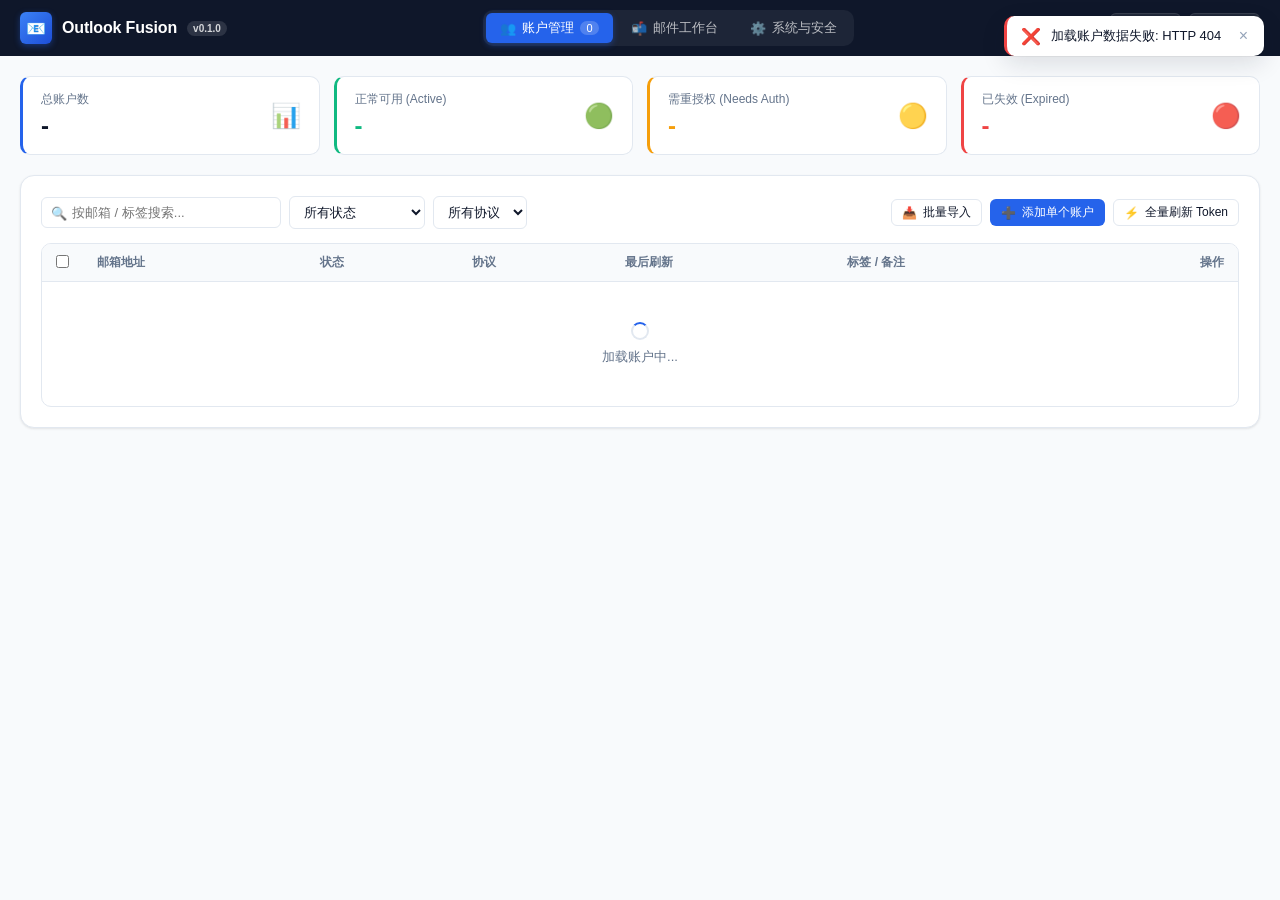
==== commit dcf88c34: "6asd" ====
--- a/static/index.html
+++ b/static/index.html
@@ -5,408 +5,1650 @@
 <meta name="viewport" content="width=device-width, initial-scale=1.0">
 <title>Outlook Fusion - 控制台</title>
 <style>
-/* ========== Design Tokens ========== */
+/* ========== Design System Tokens ========== */
 *, *::before, *::after { box-sizing: border-box; margin: 0; padding: 0; }
 :root {
-  --c-primary: #2563eb; --c-primary-dark: #1d4ed8; --c-primary-light: #dbeafe;
-  --c-success: #10b981; --c-error: #ef4444; --c-warning: #f59e0b;
-  --c-bg: #f0f4f8; --c-card: #fff; --c-text: #1e293b; --c-text-muted: #64748b;
-  --c-border: #e2e8f0; --c-hover: #f8fafc; --c-header-bg: #0f172a;
-  --radius-sm: 6px; --radius-md: 10px; --radius-lg: 12px;
-  --shadow-card: 0 1px 3px rgba(0,0,0,.08); --shadow-hover: 0 4px 12px rgba(0,0,0,.1);
-  --shadow-modal: 0 20px 60px rgba(0,0,0,.2);
-  --dur-fast: 150ms; --dur-normal: 250ms; --dur-slow: 400ms;
-  --ease-out: cubic-bezier(0.16, 1, 0.3, 1); --ease-in-out: cubic-bezier(0.4, 0, 0.2, 1);
-  --font: -apple-system, "Segoe UI", "Microsoft YaHei", system-ui, sans-serif;
+  --c-primary: #2563eb;
+  --c-primary-dark: #1d4ed8;
+  --c-primary-light: #eff6ff;
+  --c-primary-border: #bfdbfe;
+  --c-success: #10b981;
+  --c-success-bg: #ecfdf5;
+  --c-error: #ef4444;
+  --c-error-bg: #fef2f2;
+  --c-warning: #f59e0b;
+  --c-warning-bg: #fffbeb;
+  --c-bg: #f8fafc;
+  --c-card: #ffffff;
+  --c-text: #0f172a;
+  --c-text-muted: #64748b;
+  --c-text-subtle: #94a3b8;
+  --c-border: #e2e8f0;
+  --c-border-light: #f1f5f9;
+  --c-hover: #f8fafc;
+  --c-active: #f1f5f9;
+  --c-header-bg: #0f172a;
+  --radius-xs: 4px;
+  --radius-sm: 6px;
+  --radius-md: 10px;
+  --radius-lg: 14px;
+  --radius-full: 9999px;
+  --shadow-xs: 0 1px 2px rgba(0,0,0,.04);
+  --shadow-card: 0 1px 3px rgba(0,0,0,.06), 0 1px 2px rgba(0,0,0,.04);
+  --shadow-hover: 0 6px 16px rgba(0,0,0,.08);
+  --shadow-modal: 0 20px 50px rgba(15,23,42,.25);
+  --dur-fast: 150ms;
+  --dur-normal: 250ms;
+  --ease-out: cubic-bezier(0.16, 1, 0.3, 1);
+  --font: -apple-system, BlinkMacSystemFont, "Segoe UI", Roboto, "PingFang SC", "Microsoft YaHei", sans-serif;
   --font-mono: "JetBrains Mono", "Cascadia Code", Consolas, monospace;
 }
-body { font-family: var(--font); background: var(--c-bg); color: var(--c-text); min-height: 100vh; }
+
+body {
+  font-family: var(--font);
+  background: var(--c-bg);
+  color: var(--c-text);
+  min-height: 100vh;
+  display: flex;
+  flex-direction: column;
+  -webkit-font-smoothing: antialiased;
+}
 
 /* ========== Animations ========== */
 @keyframes fadeIn { from { opacity: 0; } to { opacity: 1; } }
-@keyframes fadeUp { from { opacity: 0; transform: translateY(12px); } to { opacity: 1; transform: translateY(0); } }
-@keyframes scaleIn { from { opacity: 0; transform: scale(.95); } to { opacity: 1; transform: scale(1); } }
+@keyframes fadeUp { from { opacity: 0; transform: translateY(8px); } to { opacity: 1; transform: translateY(0); } }
+@keyframes scaleIn { from { opacity: 0; transform: scale(.96); } to { opacity: 1; transform: scale(1); } }
 @keyframes slideInRight { from { opacity: 0; transform: translateX(100%); } to { opacity: 1; transform: translateX(0); } }
 @keyframes slideOutRight { from { opacity: 1; transform: translateX(0); } to { opacity: 0; transform: translateX(100%); } }
 @keyframes spin { to { transform: rotate(360deg); } }
 @keyframes shimmer { 0% { background-position: -200% 0; } 100% { background-position: 200% 0; } }
-@keyframes countUp { from { opacity: 0; transform: translateY(8px); } to { opacity: 1; transform: translateY(0); } }
-@keyframes progressFill { from { width: 0%; } }
-
-/* ========== Utility ========== */
-.spinner { width: 20px; height: 20px; border: 2.5px solid var(--c-border); border-top-color: var(--c-primary); border-radius: 50%; animation: spin .6s linear infinite; display: inline-block; vertical-align: middle; }
+
+/* ========== Utility Components ========== */
+.spinner {
+  width: 18px; height: 18px;
+  border: 2px solid var(--c-border);
+  border-top-color: var(--c-primary);
+  border-radius: 50%;
+  animation: spin .6s linear infinite;
+  display: inline-block;
+  vertical-align: middle;
+}
 .spinner-sm { width: 14px; height: 14px; border-width: 2px; }
 .spinner-light { border-color: rgba(255,255,255,.3); border-top-color: #fff; }
-.skeleton { background: linear-gradient(90deg, #e2e8f0 25%, #f1f5f9 50%, #e2e8f0 75%); background-size: 200% 100%; animation: shimmer 1.5s ease-in-out infinite; border-radius: 4px; }
-
-/* ========== Toast ========== */
-#toastContainer { position: fixed; top: 16px; right: 16px; z-index: 9999; display: flex; flex-direction: column; gap: 8px; pointer-events: none; }
-.toast { pointer-events: auto; padding: 12px 16px; border-radius: var(--radius-md); background: #fff; box-shadow: 0 4px 16px rgba(0,0,0,.15); display: flex; align-items: center; gap: 10px; font-size: 13px; min-width: 280px; max-width: 420px; animation: slideInRight .3s var(--ease-out) both; border-left: 3px solid var(--c-primary); }
-.toast.removing { animation: slideOutRight .25s ease-in both; }
-.toast.toast-success { border-left-color: var(--c-success); }
-.toast.toast-error { border-left-color: var(--c-error); }
-.toast.toast-warning { border-left-color: var(--c-warning); }
-.toast-icon { font-size: 18px; flex-shrink: 0; }
-.toast-msg { flex: 1; color: var(--c-text); line-height: 1.4; }
-.toast-close { cursor: pointer; color: var(--c-text-muted); font-size: 16px; line-height: 1; padding: 0 2px; flex-shrink: 0; }
+.skeleton {
+  background: linear-gradient(90deg, #e2e8f0 25%, #f1f5f9 50%, #e2e8f0 75%);
+  background-size: 200% 100%;
+  animation: shimmer 1.5s ease-in-out infinite;
+  border-radius: var(--radius-xs);
+  display: inline-block;
+}
+
+/* ========== Toast System ========== */
+#toastContainer {
+  position: fixed; top: 16px; right: 16px; z-index: 9999;
+  display: flex; flex-direction: column; gap: 8px; pointer-events: none;
+}
+.toast {
+  pointer-events: auto; padding: 10px 14px;
+  border-radius: var(--radius-md); background: #fff;
+  box-shadow: 0 8px 24px rgba(15,23,42,.12), 0 0 0 1px rgba(0,0,0,.05);
+  display: flex; align-items: center; gap: 10px; font-size: 13px;
+  min-width: 260px; max-width: 400px;
+  animation: slideInRight .25s var(--ease-out) both;
+  border-left: 3.5px solid var(--c-primary);
+}
+.toast.removing { animation: slideOutRight .2s ease-in both; }
+.toast-success { border-left-color: var(--c-success); }
+.toast-error { border-left-color: var(--c-error); }
+.toast-warning { border-left-color: var(--c-warning); }
+.toast-icon { font-size: 16px; flex-shrink: 0; }
+.toast-msg { flex: 1; color: var(--c-text); line-height: 1.4; word-break: break-word; }
+.toast-close { cursor: pointer; color: var(--c-text-subtle); font-size: 16px; line-height: 1; padding: 2px; }
 .toast-close:hover { color: var(--c-text); }
 
-/* ========== Layout ========== */
-.wrap { max-width: 1200px; margin: 0 auto; padding: 0 20px 40px; }
-
-/* ========== Header ========== */
-header { background: var(--c-header-bg); color: #fff; padding: 0 24px; position: sticky; top: 0; z-index: 100; backdrop-filter: blur(12px); box-shadow: 0 1px 0 rgba(255,255,255,.06); }
-.header-inner { max-width: 1200px; margin: 0 auto; display: flex; align-items: center; justify-content: space-between; height: 56px; }
-header h1 { font-size: 17px; font-weight: 600; display: flex; align-items: center; gap: 8px; }
-header h1 .badge { font-size: 10px; font-weight: 500; background: rgba(255,255,255,.12); padding: 2px 8px; border-radius: 10px; color: rgba(255,255,255,.7); }
-header .actions { display: flex; gap: 8px; }
-header .actions button { background: rgba(255,255,255,.08); color: rgba(255,255,255,.85); border: 1px solid rgba(255,255,255,.1); padding: 7px 14px; border-radius: var(--radius-sm); cursor: pointer; font-size: 13px; transition: all var(--dur-fast); display: flex; align-items: center; gap: 6px; position: relative; }
-header .actions button:hover { background: rgba(255,255,255,.15); color: #fff; }
-header .actions button:active { transform: scale(.97); }
-header .actions button:disabled { opacity: .5; cursor: not-allowed; transform: none; }
-header .actions button.loading .refresh-icon { animation: spin .8s linear infinite; }
-header .actions button.loading .btn-label { visibility: hidden; }
-header .actions button.loading .btn-spinner { display: inline-block; }
-header .actions button .btn-spinner { display: none; width: 14px; height: 14px; border: 2px solid rgba(255,255,255,.3); border-top-color: #fff; border-radius: 50%; animation: spin .6s linear infinite; position: absolute; left: 50%; top: 50%; margin-left: -7px; margin-top: -7px; }
-
-/* ========== Grid / Cards ========== */
-.grid { display: grid; grid-template-columns: 1fr 1fr; gap: 16px; margin: 20px 0; }
-.card { background: var(--c-card); border-radius: var(--radius-md); padding: 20px; box-shadow: var(--shadow-card); transition: box-shadow var(--dur-fast), transform var(--dur-fast); animation: fadeUp .4s var(--ease-out) both; }
-.card:hover { box-shadow: var(--shadow-hover); }
-.card h3 { font-size: 14px; font-weight: 600; margin-bottom: 14px; color: var(--c-text); display: flex; align-items: center; gap: 8px; }
-.card h3 .icon-lg { font-size: 18px; }
-
-/* ========== Stats ========== */
-.stat-row { display: flex; gap: 12px; flex-wrap: wrap; }
-.stat { flex: 1; min-width: 100px; text-align: center; padding: 16px 8px; border-radius: var(--radius-sm); background: var(--c-bg); transition: transform var(--dur-fast); }
-.stat:hover { transform: translateY(-2px); }
-.stat .num { font-size: 26px; font-weight: 700; color: var(--c-primary); animation: countUp .5s var(--ease-out) both; }
-.stat .lbl { font-size: 12px; color: var(--c-text-muted); margin-top: 4px; }
-.stat .num.active { color: var(--c-success); }
-.stat .num.expired { color: var(--c-error); }
-.stat .num.needs_reauth { color: var(--c-warning); }
-
-/* ========== Import ========== */
-textarea { width: 100%; height: 100px; border: 1.5px solid var(--c-border); border-radius: var(--radius-sm); padding: 10px 12px; font-size: 12px; font-family: var(--font-mono); resize: vertical; outline: none; transition: border-color var(--dur-fast), box-shadow var(--dur-fast); background: var(--c-bg); color: var(--c-text); }
-textarea:focus { border-color: var(--c-primary); box-shadow: 0 0 0 3px rgba(37,99,235,.1); background: var(--c-card); }
-textarea::placeholder { color: #94a3b8; }
-.progress-wrap { margin-top: 10px; display: none; }
-.progress-wrap.active { display: block; }
-.progress-bar { height: 6px; background: var(--c-border); border-radius: 3px; overflow: hidden; }
-.progress-bar-fill { height: 100%; background: linear-gradient(90deg, var(--c-primary), var(--c-primary-dark)); border-radius: 3px; transition: width .3s var(--ease-out); }
-.progress-text { font-size: 12px; color: var(--c-text-muted); margin-top: 6px; display: flex; justify-content: space-between; }
-.progress-text .prog-ok { color: var(--c-success); }
-.progress-text .prog-err { color: var(--c-error); }
-
-/* ========== Buttons ========== */
-.btn { display: inline-flex; align-items: center; gap: 6px; background: var(--c-primary); color: #fff; border: none; padding: 8px 16px; border-radius: var(--radius-sm); cursor: pointer; font-size: 13px; font-weight: 500; transition: all var(--dur-fast); white-space: nowrap; }
-.btn:hover { background: var(--c-primary-dark); transform: translateY(-1px); box-shadow: 0 2px 8px rgba(37,99,235,.3); }
+/* ========== Header & Navigation ========== */
+header {
+  background: var(--c-header-bg);
+  color: #fff;
+  position: sticky; top: 0; z-index: 100;
+  box-shadow: 0 1px 0 rgba(255,255,255,.08);
+}
+.header-inner {
+  max-width: 1360px; margin: 0 auto; padding: 0 20px;
+  display: flex; align-items: center; justify-content: space-between;
+  height: 56px;
+}
+.logo-wrap {
+  display: flex; align-items: center; gap: 10px; cursor: pointer; user-select: none;
+}
+.logo-icon {
+  width: 32px; height: 32px;
+  background: linear-gradient(135deg, #3b82f6, #1d4ed8);
+  border-radius: var(--radius-sm);
+  display: flex; align-items: center; justify-content: center;
+  font-size: 16px; color: #fff; box-shadow: 0 2px 6px rgba(37,99,235,.4);
+}
+.logo-title { font-size: 16px; font-weight: 700; letter-spacing: -.01em; color: #fff; }
+.logo-badge {
+  font-size: 10px; font-weight: 600;
+  background: rgba(255,255,255,.12); color: rgba(255,255,255,.8);
+  padding: 2px 6px; border-radius: var(--radius-full);
+}
+
+/* Nav Tabs */
+.nav-tabs {
+  display: flex; gap: 4px;
+  background: rgba(255,255,255,.06);
+  padding: 3px; border-radius: var(--radius-md);
+}
+.nav-tab {
+  display: flex; align-items: center; gap: 6px;
+  padding: 6px 14px; border-radius: var(--radius-sm);
+  color: rgba(255,255,255,.7); font-size: 13px; font-weight: 500;
+  cursor: pointer; transition: all var(--dur-fast); border: none; background: transparent;
+}
+.nav-tab:hover { color: #fff; background: rgba(255,255,255,.08); }
+.nav-tab.active {
+  background: var(--c-primary); color: #fff;
+  box-shadow: 0 2px 6px rgba(37,99,235,.4);
+}
+.nav-tab .tab-count {
+  font-size: 11px; background: rgba(255,255,255,.2);
+  padding: 1px 6px; border-radius: var(--radius-full);
+}
+
+.header-actions { display: flex; align-items: center; gap: 8px; }
+.btn-hdr {
+  background: rgba(255,255,255,.08); color: rgba(255,255,255,.85);
+  border: 1px solid rgba(255,255,255,.1); padding: 6px 12px;
+  border-radius: var(--radius-sm); cursor: pointer; font-size: 12px;
+  font-weight: 500; display: inline-flex; align-items: center; gap: 6px;
+  transition: all var(--dur-fast); position: relative;
+}
+.btn-hdr:hover { background: rgba(255,255,255,.16); color: #fff; }
+.btn-hdr:active { transform: scale(.97); }
+.btn-hdr.loading .icon-rotate { animation: spin .7s linear infinite; }
+
+/* ========== Main Container & Views ========== */
+main {
+  flex: 1; max-width: 1360px; width: 100%; margin: 0 auto;
+  padding: 20px 20px 40px;
+}
+.view-panel { display: none; animation: fadeUp .25s var(--ease-out) both; }
+.view-panel.active { display: block; }
+
+/* ========== Common UI: Card / Buttons / Forms ========== */
+.card {
+  background: var(--c-card);
+  border-radius: var(--radius-lg);
+  border: 1px solid var(--c-border);
+  box-shadow: var(--shadow-card);
+  padding: 20px;
+  margin-bottom: 20px;
+  position: relative;
+}
+.card-header {
+  display: flex; align-items: center; justify-content: space-between;
+  margin-bottom: 16px; padding-bottom: 12px;
+  border-bottom: 1px solid var(--c-border-light);
+}
+.card-title {
+  font-size: 15px; font-weight: 600; color: var(--c-text);
+  display: flex; align-items: center; gap: 8px;
+}
+.card-desc { font-size: 12px; color: var(--c-text-muted); margin-top: 2px; }
+
+/* Buttons */
+.btn {
+  display: inline-flex; align-items: center; justify-content: center; gap: 6px;
+  background: var(--c-primary); color: #fff;
+  border: 1px solid transparent; padding: 7px 14px;
+  border-radius: var(--radius-sm); cursor: pointer;
+  font-size: 13px; font-weight: 500; transition: all var(--dur-fast);
+  white-space: nowrap; user-select: none;
+}
+.btn:hover { background: var(--c-primary-dark); box-shadow: 0 2px 8px rgba(37,99,235,.25); transform: translateY(-1px); }
 .btn:active { transform: translateY(0); }
 .btn:disabled { opacity: .5; cursor: not-allowed; transform: none; box-shadow: none; }
-.btn.ghost { background: var(--c-bg); color: var(--c-text); }
-.btn.ghost:hover { background: var(--c-border); box-shadow: none; transform: none; }
-.btn.danger { background: var(--c-error); }
-.btn.danger:hover { background: #dc2626; box-shadow: 0 2px 8px rgba(239,68,68,.3); }
-.btn-sm { padding: 5px 10px; font-size: 12px; }
-
-/* ========== Table ========== */
-.table-wrap { overflow-x: auto; border-radius: var(--radius-sm); border: 1px solid var(--c-border); }
+.btn-secondary { background: #fff; color: var(--c-text); border-color: var(--c-border); }
+.btn-secondary:hover { background: var(--c-hover); border-color: #cbd5e1; box-shadow: var(--shadow-xs); }
+.btn-ghost { background: transparent; color: var(--c-text-muted); border-color: transparent; }
+.btn-ghost:hover { background: var(--c-hover); color: var(--c-text); }
+.btn-danger { background: var(--c-error); color: #fff; }
+.btn-danger:hover { background: #dc2626; box-shadow: 0 2px 8px rgba(239,68,68,.25); }
+.btn-warning { background: var(--c-warning); color: #fff; }
+.btn-warning:hover { background: #d97706; }
+.btn-sm { padding: 4px 10px; font-size: 12px; border-radius: var(--radius-sm); }
+.btn-xs { padding: 2px 6px; font-size: 11px; border-radius: var(--radius-xs); }
+
+/* Form Controls */
+.input, .select, textarea {
+  font-family: inherit; font-size: 13px;
+  padding: 7px 10px; border: 1.5px solid var(--c-border);
+  border-radius: var(--radius-sm); background: #fff; color: var(--c-text);
+  outline: none; transition: border-color var(--dur-fast), box-shadow var(--dur-fast);
+}
+.input:focus, .select:focus, textarea:focus {
+  border-color: var(--c-primary);
+  box-shadow: 0 0 0 3px rgba(37,99,235,.12);
+}
+.select { cursor: pointer; }
+textarea { font-family: var(--font-mono); font-size: 12px; resize: vertical; }
+
+/* Status Badges */
+.badge {
+  display: inline-flex; align-items: center; gap: 5px;
+  padding: 2px 8px; border-radius: var(--radius-full);
+  font-size: 11px; font-weight: 500; line-height: 1.4;
+}
+.badge .dot { width: 6px; height: 6px; border-radius: 50%; display: inline-block; }
+.badge-active { background: var(--c-success-bg); color: #065f46; }
+.badge-active .dot { background: var(--c-success); }
+.badge-expired { background: var(--c-error-bg); color: #991b1b; }
+.badge-expired .dot { background: var(--c-error); }
+.badge-needs_reauth { background: var(--c-warning-bg); color: #92400e; }
+.badge-needs_reauth .dot { background: var(--c-warning); }
+.badge-neutral { background: #f1f5f9; color: #475569; }
+
+/* Code Pill for OTP Verification */
+.code-pill {
+  display: inline-flex; align-items: center; gap: 4px;
+  background: #eff6ff; color: #1d4ed8; border: 1px solid #bfdbfe;
+  padding: 2px 8px; border-radius: var(--radius-sm);
+  font-family: var(--font-mono); font-size: 12px; font-weight: 600;
+  cursor: pointer; transition: all var(--dur-fast);
+}
+.code-pill:hover {
+  background: #2563eb; color: #fff; border-color: #2563eb;
+  transform: scale(1.03); box-shadow: 0 2px 6px rgba(37,99,235,.2);
+}
+.code-pill:active { transform: scale(.98); }
+
+/* ========== Section 1: 账户管理视图 (Accounts View) ========== */
+.stats-grid {
+  display: grid; grid-template-columns: repeat(4, 1fr); gap: 14px;
+  margin-bottom: 20px;
+}
+.stat-card {
+  background: #fff; border: 1px solid var(--c-border);
+  border-radius: var(--radius-md); padding: 14px 18px;
+  display: flex; align-items: center; justify-content: space-between;
+  transition: transform var(--dur-fast), box-shadow var(--dur-fast);
+}
+.stat-card:hover { transform: translateY(-2px); box-shadow: var(--shadow-card); }
+.stat-label { font-size: 12px; color: var(--c-text-muted); font-weight: 500; }
+.stat-value { font-size: 24px; font-weight: 700; color: var(--c-text); margin-top: 4px; }
+.stat-icon { font-size: 24px; opacity: .85; }
+
+/* Quick Import Collapsible */
+.import-card {
+  background: #fff; border: 1px solid var(--c-border);
+  border-radius: var(--radius-md); padding: 16px; margin-bottom: 20px;
+  display: none;
+}
+.import-card.open { display: block; animation: fadeUp .2s var(--ease-out); }
+
+/* Accounts Table & Toolbar */
+.table-toolbar {
+  display: flex; align-items: center; justify-content: space-between;
+  gap: 12px; margin-bottom: 14px; flex-wrap: wrap;
+}
+.toolbar-left, .toolbar-right { display: flex; align-items: center; gap: 8px; flex-wrap: wrap; }
+.search-box { position: relative; min-width: 240px; }
+.search-box .icon { position: absolute; left: 10px; top: 50%; transform: translateY(-50%); color: var(--c-text-subtle); font-size: 13px; }
+.search-box input { width: 100%; padding-left: 30px; }
+
+/* Floating Batch Action Bar */
+.batch-bar {
+  display: none; align-items: center; justify-content: space-between;
+  background: #0f172a; color: #fff; padding: 10px 18px;
+  border-radius: var(--radius-md); margin-bottom: 14px;
+  box-shadow: 0 4px 16px rgba(15,23,42,.2);
+  animation: fadeUp .2s var(--ease-out);
+}
+.batch-bar.active { display: flex; }
+.batch-info { font-size: 13px; font-weight: 500; display: flex; align-items: center; gap: 8px; }
+.batch-actions { display: flex; gap: 6px; }
+
+/* Table Style */
+.table-container {
+  overflow-x: auto; border: 1px solid var(--c-border);
+  border-radius: var(--radius-md); background: #fff;
+}
 table { width: 100%; border-collapse: collapse; font-size: 13px; }
-thead th { background: #f8fafc; color: var(--c-text-muted); font-weight: 600; text-align: left; padding: 10px 12px; white-space: nowrap; border-bottom: 1px solid var(--c-border); font-size: 12px; text-transform: uppercase; letter-spacing: .03em; }
-tbody td { padding: 10px 12px; border-bottom: 1px solid #f1f5f9; transition: background var(--dur-fast); }
-tbody tr:hover td { background: var(--c-hover); }
+thead th {
+  background: #f8fafc; color: var(--c-text-muted);
+  font-weight: 600; text-align: left; padding: 10px 14px;
+  border-bottom: 1px solid var(--c-border); font-size: 12px;
+  white-space: nowrap;
+}
+tbody td {
+  padding: 10px 14px; border-bottom: 1px solid var(--c-border-light);
+  transition: background var(--dur-fast); vertical-align: middle;
+}
+tbody tr:hover td { background: #f8fafc; }
+tbody tr.selected td { background: #eff6ff; }
 tbody tr:last-child td { border-bottom: none; }
-tbody tr.row-removing td { opacity: 0; transform: translateX(-20px); transition: all .25s ease; }
-
-/* ========== Badge ========== */
-.badge { display: inline-flex; align-items: center; gap: 5px; padding: 3px 10px; border-radius: 10px; font-size: 11px; font-weight: 500; }
-.badge .dot { width: 6px; height: 6px; border-radius: 50%; display: inline-block; }
-.badge.active { background: #ecfdf5; color: #065f46; }
-.badge.active .dot { background: var(--c-success); }
-.badge.expired { background: #fef2f2; color: #991b1b; }
-.badge.expired .dot { background: var(--c-error); }
-.badge.needs_reauth { background: #fffbeb; color: #92400e; }
-.badge.needs_reauth .dot { background: var(--c-warning); }
-
-/* ========== Actions ========== */
-.action-btns { display: flex; gap: 4px; flex-wrap: nowrap; }
-.action-btns .btn { font-size: 11px; padding: 4px 8px; }
-
-/* ========== Confirm ========== */
-.confirm-overlay { position: fixed; inset: 0; background: rgba(0,0,0,.3); z-index: 200; display: flex; align-items: center; justify-content: center; animation: fadeIn .15s ease; }
-.confirm-box { background: #fff; border-radius: var(--radius-lg); padding: 24px; max-width: 360px; width: 90%; box-shadow: var(--shadow-modal); animation: scaleIn .2s var(--ease-out); }
-.confirm-box h4 { font-size: 15px; margin-bottom: 8px; }
-.confirm-box p { font-size: 13px; color: var(--c-text-muted); margin-bottom: 16px; }
-.confirm-actions { display: flex; gap: 8px; justify-content: flex-end; }
-
-/* ========== Modal ========== */
-.modal { display: none; position: fixed; inset: 0; background: rgba(0,0,0,.4); z-index: 150; align-items: center; justify-content: center; backdrop-filter: blur(2px); }
-.modal.open { display: flex; }
-.modal-box { background: #fff; border-radius: var(--radius-lg); width: 90%; max-width: 680px; max-height: 85vh; overflow: auto; padding: 28px; box-shadow: var(--shadow-modal); animation: scaleIn .25s var(--ease-out); position: relative; }
-.modal-box .close { position: absolute; top: 16px; right: 20px; cursor: pointer; color: var(--c-text-muted); font-size: 24px; line-height: 1; transition: color var(--dur-fast); }
-.modal-box .close:hover { color: var(--c-text); }
-.modal-box h3 { font-size: 17px; font-weight: 600; margin-bottom: 16px; color: var(--c-text); padding-right: 30px; }
-.modal-meta { font-size: 12px; color: var(--c-text-muted); margin-bottom: 12px; }
-.modal-meta div { margin-bottom: 3px; }
-.email-body { font-size: 13px; line-height: 1.7; white-space: pre-wrap; word-break: break-word; padding: 16px; background: var(--c-bg); border-radius: var(--radius-sm); max-height: 50vh; overflow-y: auto; }
-
-/* ========== Email Cards ========== */
-.email-list { display: flex; flex-direction: column; gap: 4px; }
-.email-item { padding: 12px 14px; border-radius: var(--radius-sm); cursor: pointer; transition: background var(--dur-fast), transform var(--dur-fast); border: 1px solid transparent; }
-.email-item:hover { background: var(--c-hover); border-color: var(--c-border); }
-.email-item:active { transform: scale(.995); }
-.email-item .subj { font-weight: 600; font-size: 13px; color: var(--c-text); white-space: nowrap; overflow: hidden; text-overflow: ellipsis; }
-.email-item .meta { font-size: 12px; color: var(--c-text-muted); margin-top: 3px; }
-.email-item .sender-initial { display: inline-flex; align-items: center; justify-content: center; width: 28px; height: 28px; border-radius: 50%; background: var(--c-primary-light); color: var(--c-primary); font-size: 12px; font-weight: 600; flex-shrink: 0; }
-.email-item .row-top { display: flex; align-items: center; gap: 10px; }
-
-/* ========== Toolbar ========== */
-.toolbar { display: flex; gap: 8px; align-items: center; margin-bottom: 14px; flex-wrap: wrap; }
-.toolbar select, .toolbar input { padding: 7px 10px; border: 1.5px solid var(--c-border); border-radius: var(--radius-sm); font-size: 13px; outline: none; background: var(--c-bg); color: var(--c-text); transition: border-color var(--dur-fast); }
-.toolbar select:focus, .toolbar input:focus { border-color: var(--c-primary); box-shadow: 0 0 0 3px rgba(37,99,235,.1); }
-.toolbar select { cursor: pointer; }
-.toolbar .msg { font-size: 13px; color: var(--c-text-muted); margin-left: 4px; }
-
-/* ========== Responsive ========== */
-@media (max-width: 768px) { .grid { grid-template-columns: 1fr; } .stat { min-width: 80px; padding: 12px 6px; } .stat .num { font-size: 20px; } header { padding: 0 16px; } .header-inner { height: 48px; } header h1 { font-size: 15px; } .wrap { padding: 0 12px 24px; } .card { padding: 14px; } .modal-box { padding: 20px; width: 95%; } .action-btns { flex-direction: column; } }
+.email-col { display: flex; align-items: center; gap: 8px; }
+.copy-btn {
+  opacity: 0; cursor: pointer; color: var(--c-text-subtle);
+  padding: 2px 4px; border-radius: var(--radius-xs);
+  transition: all var(--dur-fast); border: none; background: transparent;
+}
+tr:hover .copy-btn { opacity: 1; }
+.copy-btn:hover { color: var(--c-primary); background: var(--c-primary-light); }
+
+/* ========== Section 2: 邮件工作台 (Email Workspace Split-Pane) ========== */
+.email-workspace {
+  display: grid; grid-template-columns: 380px 1fr;
+  height: calc(100vh - 120px); min-height: 600px;
+  background: #fff; border: 1px solid var(--c-border);
+  border-radius: var(--radius-lg); overflow: hidden;
+  box-shadow: var(--shadow-card);
+}
+.email-sidebar {
+  border-right: 1px solid var(--c-border);
+  display: flex; flex-direction: column;
+  background: #fafafa;
+}
+.email-header-pane {
+  padding: 14px 16px; border-bottom: 1px solid var(--c-border);
+  background: #fff; display: flex; flex-direction: column; gap: 10px;
+}
+.account-selector-row { display: flex; gap: 8px; align-items: center; }
+.folder-tabs {
+  display: flex; gap: 4px; background: var(--c-bg);
+  padding: 3px; border-radius: var(--radius-sm);
+}
+.folder-tab {
+  flex: 1; text-align: center; padding: 5px 8px;
+  font-size: 12px; font-weight: 500; color: var(--c-text-muted);
+  border: none; background: transparent; border-radius: var(--radius-xs);
+  cursor: pointer; transition: all var(--dur-fast);
+}
+.folder-tab:hover { color: var(--c-text); }
+.folder-tab.active {
+  background: #fff; color: var(--c-primary);
+  font-weight: 600; box-shadow: var(--shadow-xs);
+}
+
+.email-search-row { display: flex; gap: 6px; }
+.email-search-row input { flex: 1; font-size: 12px; padding: 6px 10px; }
+
+/* Email List */
+.email-list-scroll {
+  flex: 1; overflow-y: auto; padding: 8px;
+  display: flex; flex-direction: column; gap: 6px;
+}
+.email-card {
+  padding: 12px 14px; background: #fff;
+  border: 1px solid var(--c-border); border-radius: var(--radius-md);
+  cursor: pointer; transition: all var(--dur-fast);
+  display: flex; flex-direction: column; gap: 6px;
+}
+.email-card:hover { border-color: #cbd5e1; box-shadow: var(--shadow-xs); transform: translateY(-1px); }
+.email-card.active {
+  border-color: var(--c-primary); background: #f0f7ff;
+  box-shadow: 0 0 0 1px var(--c-primary);
+}
+.email-card-top { display: flex; align-items: center; justify-content: space-between; gap: 8px; }
+.email-sender { font-size: 13px; font-weight: 600; color: var(--c-text); overflow: hidden; text-overflow: ellipsis; white-space: nowrap; }
+.email-date { font-size: 11px; color: var(--c-text-subtle); flex-shrink: 0; }
+.email-subject { font-size: 13px; color: #334155; font-weight: 500; line-height: 1.35; overflow: hidden; text-overflow: ellipsis; white-space: nowrap; }
+.email-card-bottom { display: flex; align-items: center; justify-content: space-between; margin-top: 2px; }
+.email-badge-folder { font-size: 10px; color: var(--c-text-muted); background: var(--c-bg); padding: 1px 6px; border-radius: var(--radius-xs); }
+
+/* Email List Pagination */
+.email-pagination {
+  padding: 8px 12px; border-top: 1px solid var(--c-border);
+  background: #fff; display: flex; align-items: center; justify-content: space-between;
+  font-size: 12px; color: var(--c-text-muted);
+}
+
+/* Email Detail Pane */
+.email-detail-pane {
+  display: flex; flex-direction: column;
+  background: #fff; overflow: hidden; position: relative;
+}
+.email-detail-empty {
+  flex: 1; display: flex; flex-direction: column; align-items: center;
+  justify-content: center; color: var(--c-text-subtle); gap: 12px; padding: 40px;
+}
+.email-detail-header {
+  padding: 18px 24px; border-bottom: 1px solid var(--c-border);
+  background: #fff; display: flex; flex-direction: column; gap: 10px;
+}
+.detail-subject-row {
+  display: flex; align-items: flex-start; justify-content: space-between; gap: 12px;
+}
+.detail-subject { font-size: 18px; font-weight: 700; color: var(--c-text); line-height: 1.3; }
+.detail-meta-grid {
+  display: grid; grid-template-columns: auto 1fr; gap: 4px 12px;
+  font-size: 12px; color: var(--c-text-muted); background: var(--c-bg);
+  padding: 10px 14px; border-radius: var(--radius-sm);
+}
+.detail-meta-label { font-weight: 600; color: var(--c-text); }
+
+/* Code Extraction Banner in Detail */
+.otp-highlight-banner {
+  background: linear-gradient(135deg, #eff6ff 0%, #dbeafe 100%);
+  border: 1px solid #bfdbfe; border-radius: var(--radius-md);
+  padding: 12px 18px; display: flex; align-items: center; justify-content: space-between;
+  margin: 0 24px 14px; animation: scaleIn .2s var(--ease-out);
+}
+.otp-text-group { display: flex; align-items: center; gap: 12px; }
+.otp-big-code {
+  font-family: var(--font-mono); font-size: 20px; font-weight: 700;
+  color: #1d4ed8; letter-spacing: 2px;
+}
+
+/* Detail View Tabs & Content */
+.detail-body-container { flex: 1; display: flex; flex-direction: column; padding: 0 24px 20px; overflow: hidden; }
+.detail-view-tabs { display: flex; gap: 6px; margin-bottom: 10px; }
+.detail-iframe-box {
+  flex: 1; border: 1px solid var(--c-border); border-radius: var(--radius-sm);
+  background: #fff; overflow: hidden;
+}
+.detail-iframe-box iframe { width: 100%; height: 100%; border: none; display: block; }
+.detail-plain-box {
+  flex: 1; border: 1px solid var(--c-border); border-radius: var(--radius-sm);
+  background: #f8fafc; padding: 16px; font-family: inherit; font-size: 13px;
+  line-height: 1.6; white-space: pre-wrap; word-break: break-word; overflow-y: auto;
+}
+
+/* ========== Section 3: 系统与安全视图 (Settings View) ========== */
+.settings-grid { display: grid; grid-template-columns: 1fr 1fr; gap: 20px; }
+.api-key-box {
+  background: var(--c-bg); border: 1px solid var(--c-border);
+  border-radius: var(--radius-sm); padding: 12px; margin-top: 10px;
+  display: flex; align-items: center; justify-content: space-between;
+  font-family: var(--font-mono); font-size: 13px;
+}
+
+/* ========== Modal Dialogs ========== */
+.modal-overlay {
+  position: fixed; inset: 0; background: rgba(15,23,42,.4);
+  backdrop-filter: blur(3px); z-index: 500;
+  display: none; align-items: center; justify-content: center; padding: 20px;
+  animation: fadeIn .15s ease;
+}
+.modal-overlay.open { display: flex; }
+.modal-card {
+  background: #fff; border-radius: var(--radius-lg);
+  box-shadow: var(--shadow-modal); width: 100%; max-width: 520px;
+  overflow: hidden; animation: scaleIn .2s var(--ease-out);
+}
+.modal-head {
+  padding: 16px 20px; border-bottom: 1px solid var(--c-border);
+  display: flex; align-items: center; justify-content: space-between;
+}
+.modal-head h4 { font-size: 16px; font-weight: 600; }
+.modal-body { padding: 20px; max-height: 75vh; overflow-y: auto; }
+.modal-foot {
+  padding: 14px 20px; border-top: 1px solid var(--c-border);
+  background: #f8fafc; display: flex; justify-content: flex-end; gap: 8px;
+}
+.form-group { margin-bottom: 14px; }
+.form-group label { display: block; font-size: 12px; font-weight: 600; color: var(--c-text-muted); margin-bottom: 6px; }
+
+/* Responsive adjustments */
+@media (max-width: 900px) {
+  .email-workspace { grid-template-columns: 1fr; height: auto; }
+  .email-sidebar { height: 420px; }
+  .email-detail-pane { min-height: 400px; }
+  .stats-grid { grid-template-columns: 1fr 1fr; }
+  .settings-grid { grid-template-columns: 1fr; }
+  .nav-tab span.tab-text { display: none; }
+}
 </style>
 </head>
 <body>
+
 <div id="toastContainer"></div>
 
+<!-- ========== HEADER ========== -->
 <header>
   <div class="header-inner">
-    <h1>📧 Outlook Fusion <span class="badge">v0.1</span></h1>
-    <div class="actions">
-      <button id="refreshBtn" onclick="doRefresh()"><span class="refresh-icon">🔄</span> <span class="btn-label">刷新</span><span class="btn-spinner"></span></button>
-      <button id="refreshAllBtn" onclick="doRefreshAll()"><span>⚡</span> <span class="btn-label">全量刷新</span><span class="btn-spinner"></span></button>
-      <button onclick="doLogout()"><span>🚪</span> 退出</button>
+    <div class="logo-wrap" onclick="switchView('accounts')">
+      <div class="logo-icon">📧</div>
+      <div class="logo-title">Outlook Fusion</div>
+      <span class="logo-badge">v0.1.0</span>
+    </div>
+
+    <!-- Central View Navigation Tabs -->
+    <div class="nav-tabs">
+      <button class="nav-tab active" id="tabNavAccounts" onclick="switchView('accounts')">
+        <span>👥</span> <span class="tab-text">账户管理</span>
+        <span class="tab-count" id="navAccountCount">0</span>
+      </button>
+      <button class="nav-tab" id="tabNavEmails" onclick="switchView('emails')">
+        <span>📬</span> <span class="tab-text">邮件工作台</span>
+      </button>
+      <button class="nav-tab" id="tabNavSettings" onclick="switchView('settings')">
+        <span>⚙️</span> <span class="tab-text">系统与安全</span>
+      </button>
+    </div>
+
+    <!-- Header Actions -->
+    <div class="header-actions">
+      <button class="btn-hdr" id="hdrRefreshBtn" onclick="doGlobalRefresh()" title="刷新当前数据 (R)">
+        <span class="icon-rotate">🔄</span> 刷新
+      </button>
+      <button class="btn-hdr" onclick="doLogout()" title="退出登录">
+        <span>🚪</span> 退出
+      </button>
     </div>
   </div>
 </header>
 
-<div class="wrap">
-  <div class="grid">
+<!-- ========== MAIN VIEWS ========== -->
+<main>
+
+  <!-- VIEW 1: ACCOUNTS MANAGEMENT -->
+  <div class="view-panel active" id="viewAccounts">
+    
+    <!-- Health Stats Overview -->
+    <div class="stats-grid">
+      <div class="stat-card" style="border-left: 3.5px solid var(--c-primary);">
+        <div>
+          <div class="stat-label">总账户数</div>
+          <div class="stat-value" id="statTotal">-</div>
+        </div>
+        <div class="stat-icon">📊</div>
+      </div>
+      <div class="stat-card" style="border-left: 3.5px solid var(--c-success);">
+        <div>
+          <div class="stat-label">正常可用 (Active)</div>
+          <div class="stat-value" style="color:var(--c-success);" id="statActive">-</div>
+        </div>
+        <div class="stat-icon">🟢</div>
+      </div>
+      <div class="stat-card" style="border-left: 3.5px solid var(--c-warning);">
+        <div>
+          <div class="stat-label">需重授权 (Needs Auth)</div>
+          <div class="stat-value" style="color:var(--c-warning);" id="statNeedsAuth">-</div>
+        </div>
+        <div class="stat-icon">🟡</div>
+      </div>
+      <div class="stat-card" style="border-left: 3.5px solid var(--c-error);">
+        <div>
+          <div class="stat-label">已失效 (Expired)</div>
+          <div class="stat-value" style="color:var(--c-error);" id="statExpired">-</div>
+        </div>
+        <div class="stat-icon">🔴</div>
+      </div>
+    </div>
+
+    <!-- Quick Import Expandable Box -->
+    <div class="import-card" id="importBox">
+      <div class="card-header" style="margin-bottom:12px;padding-bottom:8px;">
+        <div class="card-title"><span>📥</span> 批量导入账户</div>
+        <button class="btn-ghost btn-sm" onclick="toggleImportBox(false)">✕ 关闭</button>
+      </div>
+      <p style="font-size:12px;color:var(--c-text-muted);margin-bottom:8px;">
+        格式（每行一条）：<code>邮箱----密码----client_id----refresh_token</code>
+      </p>
+      <textarea id="batchImportText" rows="5" style="width:100%;margin-bottom:10px;" placeholder="example@outlook.com----password----client_id----refresh_token"></textarea>
+      <div style="display:flex;align-items:center;justify-content:space-between;">
+        <div id="importStatusText" style="font-size:12px;color:var(--c-text-muted);"></div>
+        <div style="display:flex;gap:8px;">
+          <button class="btn btn-secondary btn-sm" onclick="$('batchImportText').value=''">清空</button>
+          <button class="btn btn-sm" id="btnSubmitBatch" onclick="submitBatchImport()">开始导入</button>
+        </div>
+      </div>
+    </div>
+
+    <!-- Accounts Table Card -->
     <div class="card">
-      <h3><span class="icon-lg">📊</span> Token 健康</h3>
-      <div class="stat-row" id="healthStats">
-        <div class="stat"><div class="num skeleton" style="width:30px;margin:0 auto;">&nbsp;</div><div class="lbl">总数</div></div>
-        <div class="stat"><div class="num skeleton" style="width:30px;margin:0 auto;">&nbsp;</div><div class="lbl">正常</div></div>
-        <div class="stat"><div class="num skeleton" style="width:30px;margin:0 auto;">&nbsp;</div><div class="lbl">已失效</div></div>
-        <div class="stat"><div class="num skeleton" style="width:30px;margin:0 auto;">&nbsp;</div><div class="lbl">需重授权</div></div>
-      </div>
-    </div>
-    <div class="card">
-      <h3><span class="icon-lg">⚡</span> 批量导入</h3>
-      <textarea id="batchText" placeholder="每行一条：&#10;邮箱----密码----client_id----令牌"></textarea>
-      <button class="btn" id="batchBtn" onclick="doBatchImport()"><span>📥</span> 开始导入</button>
-      <div class="progress-wrap" id="progressWrap">
-        <div class="progress-bar"><div class="progress-bar-fill" id="progressFill" style="width:0%"></div></div>
-        <div class="progress-text"><span id="progressLabel">等待中…</span><span><span class="prog-ok" id="progOk">0</span> / <span class="prog-err" id="progErr">0</span></span></div>
-      </div>
-      <div class="msg" id="batchMsg" style="font-size:13px;margin-top:10px;min-height:18px;color:var(--c-text-muted);"></div>
+      
+      <!-- Toolbar -->
+      <div class="table-toolbar">
+        <div class="toolbar-left">
+          <div class="search-box">
+            <span class="icon">🔍</span>
+            <input class="input" id="accountSearchInput" placeholder="按邮箱 / 标签搜索..." oninput="onAccountFilterChange()">
+          </div>
+          <select class="select" id="accountStatusFilter" onchange="onAccountFilterChange()">
+            <option value="all">所有状态</option>
+            <option value="active">🟢 正常 (Active)</option>
+            <option value="needs_reauth">🟡 需重授权</option>
+            <option value="expired">🔴 已失效</option>
+          </select>
+          <select class="select" id="accountProtocolFilter" onchange="onAccountFilterChange()">
+            <option value="all">所有协议</option>
+            <option value="auto">Auto</option>
+            <option value="imap">IMAP</option>
+            <option value="graph">Graph</option>
+            <option value="pop3">POP3</option>
+          </select>
+        </div>
+
+        <div class="toolbar-right">
+          <button class="btn btn-secondary btn-sm" onclick="toggleImportBox()">
+            <span>📥</span> 批量导入
+          </button>
+          <button class="btn btn-sm" onclick="openAddAccountModal()">
+            <span>➕</span> 添加单个账户
+          </button>
+          <button class="btn btn-secondary btn-sm" id="btnRefreshAll" onclick="doRefreshAllTokens()" title="刷新所有未失效账户">
+            <span>⚡</span> 全量刷新 Token
+          </button>
+        </div>
+      </div>
+
+      <!-- Batch Actions Bar (Visible when rows selected) -->
+      <div class="batch-bar" id="batchActionBar">
+        <div class="batch-info">
+          <span>☑️ 已选中 <b id="batchSelectedCount">0</b> 个账户</span>
+        </div>
+        <div class="batch-actions">
+          <button class="btn btn-secondary btn-xs" onclick="copySelectedEmails()">📋 复制选中邮箱</button>
+          <button class="btn btn-secondary btn-xs" onclick="batchRefreshSelected()">🔄 批量刷新</button>
+          <button class="btn btn-warning btn-xs" onclick="batchMarkExpiredSelected()">⛔ 标记失效</button>
+          <button class="btn btn-danger btn-xs" onclick="batchDeleteSelected()">🗑️ 批量删除</button>
+          <button class="btn btn-ghost btn-xs" style="color:#fff;" onclick="clearAccountSelection()">取消</button>
+        </div>
+      </div>
+
+      <!-- Table -->
+      <div class="table-container">
+        <table>
+          <thead>
+            <tr>
+              <th style="width:36px;"><input type="checkbox" id="selectAllAccountsCheckbox" onchange="toggleSelectAllAccounts(this.checked)"></th>
+              <th>邮箱地址</th>
+              <th>状态</th>
+              <th>协议</th>
+              <th>最后刷新</th>
+              <th>标签 / 备注</th>
+              <th style="text-align:right;">操作</th>
+            </tr>
+          </thead>
+          <tbody id="accountsTableBody">
+            <tr><td colspan="7" style="text-align:center;padding:40px;color:var(--c-text-muted);"><div class="spinner"></div><div style="margin-top:8px;">加载账户中...</div></td></tr>
+          </tbody>
+        </table>
+      </div>
     </div>
   </div>
 
-  <div class="card" style="margin-bottom:20px;">
-    <h3><span class="icon-lg">👥</span> 账户列表 <span id="accountCount" style="font-weight:400;font-size:12px;color:var(--c-text-muted);"></span></h3>
-    <div class="table-wrap">
-      <table>
-        <thead><tr><th>邮箱</th><th>状态</th><th>协议</th><th>最后刷新</th><th>标签</th><th>操作</th></tr></thead>
-        <tbody id="accountBody"><tr><td colspan="6" style="text-align:center;padding:30px;"><div class="spinner" style="margin:0 auto;"></div><div style="color:var(--c-text-muted);font-size:13px;margin-top:10px;">加载中…</div></td></tr></tbody>
-      </table>
+  <!-- VIEW 2: EMAIL WORKSPACE (SPLIT PANE) -->
+  <div class="view-panel" id="viewEmails">
+    <div class="email-workspace">
+      
+      <!-- Left Sidebar: Email Selector & List -->
+      <div class="email-sidebar">
+        <div class="email-header-pane">
+          <div class="account-selector-row">
+            <span style="font-size:16px;">📧</span>
+            <select class="select" id="emailWorkspaceAccountSelect" style="flex:1;font-weight:600;" onchange="onEmailWorkspaceAccountChange()">
+              <option value="">选择账户...</option>
+            </select>
+          </div>
+
+          <div class="folder-tabs">
+            <button class="folder-tab active" id="folderTabInbox" onclick="switchEmailFolder('inbox')">📥 收件箱</button>
+            <button class="folder-tab" id="folderTabJunk" onclick="switchEmailFolder('junk')">🗑️ 垃圾箱</button>
+            <button class="folder-tab" id="folderTabAll" onclick="switchEmailFolder('all')">📦 全部</button>
+          </div>
+
+          <div class="email-search-row">
+            <input class="input" id="emailSearchInput" placeholder="搜索发件人 / 主题..." onkeydown="if(event.key==='Enter') doSearchEmails()">
+            <button class="btn btn-secondary btn-sm" onclick="doSearchEmails()">🔍</button>
+            <button class="btn btn-secondary btn-sm" onclick="refreshEmailsCurrent(true)" title="强制刷新邮件缓存">🔄</button>
+            <button class="btn btn-secondary btn-sm" onclick="exportCsvCurrent()" title="导出 CSV">📥</button>
+          </div>
+        </div>
+
+        <!-- Scrollable Email List Items -->
+        <div class="email-list-scroll" id="emailListItems">
+          <div class="email-detail-empty"><span>📬 请先选择账户加载邮件</span></div>
+        </div>
+
+        <!-- Pagination -->
+        <div class="email-pagination">
+          <button class="btn btn-ghost btn-xs" id="btnPrevPage" onclick="changeEmailPage(-1)" disabled>◀ 上一页</button>
+          <span id="emailPageIndicator">第 1 页</span>
+          <button class="btn btn-ghost btn-xs" id="btnNextPage" onclick="changeEmailPage(1)">下一页 ▶</button>
+        </div>
+      </div>
+
+      <!-- Right Pane: Email Detail & OTP Extract -->
+      <div class="email-detail-pane" id="emailDetailPane">
+        
+        <!-- Empty Placeholder -->
+        <div class="email-detail-empty" id="detailEmptyState">
+          <div style="font-size:48px;">📨</div>
+          <div style="font-weight:600;font-size:15px;">未选择邮件</div>
+          <div style="font-size:12px;">从左侧列表中点击邮件以快速预览正文与提取验证码</div>
+        </div>
+
+        <!-- Real Content Container -->
+        <div id="detailContentState" style="display:none;flex:1;display:none;flex-direction:column;overflow:hidden;">
+          
+          <div class="email-detail-header">
+            <div class="detail-subject-row">
+              <div class="detail-subject" id="detailSubjectText">邮件主题</div>
+              <button class="btn btn-ghost btn-xs" onclick="copyDetailPlain()" title="复制邮件纯文本">📋 复制正文</button>
+            </div>
+            <div class="detail-meta-grid">
+              <span class="detail-meta-label">发件人:</span> <span id="detailFromText"></span>
+              <span class="detail-meta-label">收件人:</span> <span id="detailToText"></span>
+              <span class="detail-meta-label">时间:</span> <span id="detailDateText"></span>
+            </div>
+          </div>
+
+          <!-- OTP Fast Action Banner (Shown if code is detected) -->
+          <div class="otp-highlight-banner" id="detailOtpBanner" style="display:none;">
+            <div class="otp-text-group">
+              <span style="font-size:20px;">🔑</span>
+              <div>
+                <div style="font-size:11px;color:#1e40af;font-weight:600;">智能检测到验证码</div>
+                <div class="otp-big-code" id="detailOtpCodeVal">------</div>
+              </div>
+            </div>
+            <button class="btn btn-sm" id="detailOtpCopyBtn" onclick="copyDetectedOtp()">一键复制验证码</button>
+          </div>
+
+          <div class="detail-body-container">
+            <div class="detail-view-tabs">
+              <button class="btn btn-sm btn-secondary" id="tabBtnDetailHtml" onclick="switchDetailBodyTab('html')">🎨 富文本视图</button>
+              <button class="btn btn-sm btn-ghost" id="tabBtnDetailPlain" onclick="switchDetailBodyTab('plain')">📄 纯文本视图</button>
+            </div>
+            <div class="detail-iframe-box" id="detailIframeBox">
+              <iframe id="detailIframe" sandbox="allow-popups allow-same-origin"></iframe>
+            </div>
+            <div class="detail-plain-box" id="detailPlainBox" style="display:none;"></div>
+          </div>
+
+        </div>
+
+      </div>
+
     </div>
   </div>
 
-  <div class="card">
-    <h3><span class="icon-lg">📬</span> 邮件查看</h3>
-    <div class="toolbar">
-      <select id="mailEmail"></select>
-      <select id="mailFolder"><option value="inbox">收件箱</option><option value="junk">垃圾邮件</option><option value="all">全部</option></select>
-      <input id="mailPage" type="number" value="1" min="1" style="width:70px;" title="页码">
-      <button class="btn btn-sm" onclick="loadEmails()">📄 查看</button>
-      <button class="btn btn-sm ghost" onclick="exportCsv()">📥 CSV</button>
-      <span class="msg" id="mailMsg" style="font-size:13px;color:var(--c-text-muted);"></span>
+  <!-- VIEW 3: SETTINGS & SECURITY -->
+  <div class="view-panel" id="viewSettings">
+    <div class="settings-grid">
+      
+      <!-- API Key Card -->
+      <div class="card">
+        <div class="card-header">
+          <div>
+            <div class="card-title"><span>🔑</span> API Key 开放接口授权</div>
+            <div class="card-desc">通过 HTTP 头部 <code>Authorization: Bearer &lt;KEY&gt;</code> 访问系统 API</div>
+          </div>
+        </div>
+        <div>
+          <div style="display:flex;align-items:center;gap:8px;margin-bottom:12px;">
+            <span>当前状态:</span>
+            <span class="badge" id="apiKeyStatusBadge">检查中...</span>
+          </div>
+          <div style="display:flex;gap:8px;margin-top:16px;">
+            <button class="btn btn-sm" onclick="rotateApiKeyAction()">⚡ 轮换 / 生成新 API Key</button>
+            <button class="btn btn-danger btn-sm" id="btnDeleteApiKey" onclick="deleteApiKeyAction()">🗑️ 删除 API Key</button>
+          </div>
+        </div>
+      </div>
+
+      <!-- Security Defence Status Card -->
+      <div class="card">
+        <div class="card-header">
+          <div>
+            <div class="card-title"><span>🛡️</span> 安全防御与 IP 锁定监控</div>
+            <div class="card-desc">防爆破登录自动封禁防护机制</div>
+          </div>
+        </div>
+        <div id="securityStatusBody" style="font-size:13px;color:var(--c-text-muted);">
+          加载安全状态中...
+        </div>
+      </div>
+
+      <!-- Scheduler Immediate Trigger Card -->
+      <div class="card">
+        <div class="card-header">
+          <div>
+            <div class="card-title"><span>⏱️</span> 后台调度任务控制</div>
+            <div class="card-desc">手动调度自动化 Refresh Token 轮换流水线</div>
+          </div>
+        </div>
+        <p style="font-size:13px;color:var(--c-text-muted);margin-bottom:14px;">
+          触发后台任务立即对所有未失效账户执行一轮探测与 Refresh Token 刷新。
+        </p>
+        <button class="btn btn-secondary btn-sm" onclick="triggerSchedulerNow()">
+          <span>▶️</span> 立即触发调度器任务
+        </button>
+      </div>
+
     </div>
-    <div id="mailList" style="min-height:60px;"><div style="color:var(--c-text-muted);font-size:13px;padding:20px;text-align:center;">选择账户查看邮件</div></div>
+  </div>
+
+</main>
+
+<!-- ========== MODAL: ADD SINGLE ACCOUNT ========== -->
+<div class="modal-overlay" id="modalAddAccount">
+  <div class="modal-card">
+    <div class="modal-head">
+      <h4>➕ 添加单个 Outlook 账户</h4>
+      <button class="btn-ghost btn-sm" onclick="closeModal('modalAddAccount')">✕</button>
+    </div>
+    <div class="modal-body">
+      <div class="form-group">
+        <label>邮箱地址 *</label>
+        <input class="input" id="addEmailInput" placeholder="example@outlook.com" style="width:100%;">
+      </div>
+      <div class="form-group">
+        <label>Client ID *</label>
+        <input class="input" id="addClientIdInput" placeholder="例如: 9e5f94bc-e8a4-4e73-b8be-63364c29d753" style="width:100%;">
+      </div>
+      <div class="form-group">
+        <label>Refresh Token (将加密存储) *</label>
+        <textarea id="addRefreshTokenInput" rows="3" placeholder="输入 OAuth refresh_token" style="width:100%;"></textarea>
+      </div>
+      <div class="form-group">
+        <label>标签 (逗号分隔)</label>
+        <input class="input" id="addTagsInput" placeholder="prod, primary" style="width:100%;">
+      </div>
+      <div class="form-group">
+        <label>备注 (可选)</label>
+        <input class="input" id="addNoteInput" placeholder="备注信息" style="width:100%;">
+      </div>
+    </div>
+    <div class="modal-foot">
+      <button class="btn btn-secondary" onclick="closeModal('modalAddAccount')">取消</button>
+      <button class="btn" id="btnAddAccountSubmit" onclick="submitAddSingleAccount()">确认添加</button>
+    </div>
   </div>
 </div>
 
-<div class="modal" id="detailModal">
-  <div class="modal-box">
-    <span class="close" onclick="closeModal()">&times;</span>
-    <h3 id="detailTitle">邮件详情</h3>
-    <div class="modal-meta"><div id="detailFrom"></div><div id="detailTo"></div><div id="detailDate"></div></div>
-    <div class="email-body" id="detailBody"><div class="spinner" style="margin:0 auto;"></div></div>
+<!-- ========== MODAL: NEW API KEY SHOW ONCE ========== -->
+<div class="modal-overlay" id="modalApiKey">
+  <div class="modal-card">
+    <div class="modal-head">
+      <h4>🔑 新 API Key 已生成</h4>
+      <button class="btn-ghost btn-sm" onclick="closeModal('modalApiKey')">✕</button>
+    </div>
+    <div class="modal-body">
+      <p style="font-size:13px;color:var(--c-error);margin-bottom:12px;font-weight:600;">
+        ⚠️ 注意：此密钥仅展示一次，关闭后将无法再次查看，请立即复制并妥善保存！
+      </p>
+      <div class="api-key-box">
+        <span id="newApiKeyVal" style="word-break:break-all;user-select:all;">-</span>
+        <button class="btn btn-sm" onclick="copyApiKeyVal()">复制</button>
+      </div>
+    </div>
+    <div class="modal-foot">
+      <button class="btn" onclick="closeModal('modalApiKey')">我已保存并关闭</button>
+    </div>
   </div>
 </div>
 
+<!-- ========== JAVASCRIPT APPLICATION LOGIC ========== -->
 <script>
+/* =========================================================================
+   1. Global State Management
+   ========================================================================= */
+const state = {
+  currentView: 'accounts',
+  accounts: [],
+  filteredAccounts: [],
+  selectedAccountEmails: new Set(),
+  health: { total: 0, active: 0, expired: 0, needs_reauth: 0 },
+  emailWorkspace: {
+    activeEmail: '',
+    folder: 'inbox',
+    page: 1,
+    pageSize: 30,
+    searchQuery: '',
+    emails: [],
+    totalEmails: 0,
+    selectedMessageId: null,
+    currentDetail: null,
+    currentDetailTab: 'html',
+    detectedOtpCode: null,
+  },
+};
+
 const $ = (id) => document.getElementById(id);
 const esc = (s) => String(s ?? '').replace(/[&<>"']/g, c => ({'&':'&amp;','<':'&lt;','>':'&gt;','"':'&quot;',"'":'&#39;'}[c]));
-let ACCOUNTS = [];
-
-/* Toast */
-function toast(msg, type = 'info', duration = 3500) {
+
+/* Clipboard copy with fallback */
+async function copyText(text, successMsg = '已复制到剪贴板') {
+  if (!text) return;
+  try {
+    if (navigator.clipboard && window.isSecureContext) {
+      await navigator.clipboard.writeText(text);
+    } else {
+      const ta = document.createElement('textarea');
+      ta.value = text;
+      ta.style.position = 'fixed';
+      ta.style.opacity = '0';
+      document.body.appendChild(ta);
+      ta.focus();
+      ta.select();
+      document.execCommand('copy');
+      ta.remove();
+    }
+    toast(successMsg, 'success');
+  } catch (err) {
+    toast('复制失败: ' + err.message, 'error');
+  }
+}
+
+/* Toast Notifications */
+function toast(msg, type = 'info', duration = 3000) {
   const container = $('toastContainer');
   const icons = { info: 'ℹ️', success: '✅', error: '❌', warning: '⚠️' };
   const el = document.createElement('div');
-  el.className = 'toast' + (type === 'success' ? ' toast-success' : type === 'error' ? ' toast-error' : type === 'warning' ? ' toast-warning' : '');
-  el.innerHTML = '<span class="toast-icon">' + (icons[type] || 'ℹ️') + '</span><span class="toast-msg">' + esc(msg) + '</span><span class="toast-close" onclick="this.parentElement.classList.add(\'removing\');setTimeout(()=>this.parentElement.remove(),250)">&times;</span>';
+  el.className = 'toast toast-' + type;
+  el.innerHTML = `
+    <span class="toast-icon">${icons[type] || 'ℹ️'}</span>
+    <span class="toast-msg">${esc(msg)}</span>
+    <span class="toast-close" onclick="this.parentElement.classList.add('removing');setTimeout(()=>this.parentElement.remove(),200)">&times;</span>
+  `;
   container.appendChild(el);
-  setTimeout(() => { if (el.parentElement) { el.classList.add('removing'); setTimeout(() => el.remove(), 250); } }, duration);
-}
-
-/* Loading button helper */
-function showLoading(btn) { if (btn) { btn.disabled = true; btn._orig = btn.innerHTML; btn.innerHTML = '<span class="spinner spinner-sm spinner-light"></span>'; } }
-function hideLoading(btn) { if (btn) { btn.disabled = false; if (btn._orig) btn.innerHTML = btn._orig; } }
-
-/* Confirm dialog */
-function confirmDialog(msg) {
+  setTimeout(() => {
+    if (el.parentElement) {
+      el.classList.add('removing');
+      setTimeout(() => el.remove(), 200);
+    }
+  }, duration);
+}
+
+/* Confirm Dialog Promise */
+function confirmDialog(msg, title = '确认操作') {
   return new Promise((resolve) => {
     const overlay = document.createElement('div');
-    overlay.className = 'confirm-overlay';
-    overlay.innerHTML = '<div class="confirm-box"><h4>确认操作</h4><p>' + esc(msg) + '</p><div class="confirm-actions"><button class="btn ghost" id="confirmNo">取消</button><button class="btn danger" id="confirmYes">确定</button></div></div>';
+    overlay.className = 'modal-overlay open';
+    overlay.innerHTML = `
+      <div class="modal-card" style="max-width:380px;">
+        <div class="modal-head"><h4>${esc(title)}</h4></div>
+        <div class="modal-body"><p style="font-size:13px;line-height:1.5;color:var(--c-text);">${esc(msg)}</p></div>
+        <div class="modal-foot">
+          <button class="btn btn-secondary btn-sm" id="_confirmNo">取消</button>
+          <button class="btn btn-danger btn-sm" id="_confirmYes">确定</button>
+        </div>
+      </div>
+    `;
     document.body.appendChild(overlay);
-    overlay.querySelector('#confirmNo').onclick = () => { overlay.remove(); resolve(false); };
-    overlay.querySelector('#confirmYes').onclick = () => { overlay.remove(); resolve(true); };
-    overlay.onclick = (e) => { if (e.target === overlay) { overlay.remove(); resolve(false); } };
+    overlay.querySelector('#_confirmNo').onclick = () => { overlay.remove(); resolve(false); };
+    overlay.querySelector('#_confirmYes').onclick = () => { overlay.remove(); resolve(true); };
   });
 }
 
-/* API */
+/* API Client */
 async function api(path, opts = {}) {
-  const res = await fetch(path, { headers: { 'Content-Type': 'application/json' }, ...opts });
-  if (res.status === 401) { window.location.href = '/login'; throw new Error('未登录'); }
+  const res = await fetch(path, {
+    headers: { 'Content-Type': 'application/json' },
+    ...opts,
+  });
+  if (res.status === 401) {
+    window.location.href = '/login';
+    throw new Error('未登录');
+  }
   const data = await res.json().catch(() => ({}));
   if (!res.ok) throw new Error(data.detail || ('HTTP ' + res.status));
   return data;
 }
 
-/* Load All */
-async function loadAll() {
+/* Modal Helpers */
+function openModal(id) { $(id)?.classList.add('open'); }
+function closeModal(id) { $(id)?.classList.remove('open'); }
+
+/* =========================================================================
+   2. Intelligent OTP / Verification Code Extractor
+   ========================================================================= */
+function extractOtpCode(subject = '', bodyText = '') {
+  const fullText = (subject + ' ' + bodyText);
+  // Match common patterns: "verification code: 123456", "code is 849201", "your code: AB8491", 4-8 digits standalone
+  const codePatterns = [
+    /(?:code|verification|token|passcode|pin|验证码|校验码|动态码)[^\w\d]{1,12}([A-Za-z0-9]{4,8})\b/i,
+    /\b([0-9]{6})\b/,
+    /\b([0-9]{4})\b/,
+    /\b([0-9]{8})\b/,
+  ];
+  for (const pattern of codePatterns) {
+    const match = fullText.match(pattern);
+    if (match && match[1]) {
+      const candidate = match[1].trim();
+      if (!/^(19|20)\d\d$/.test(candidate)) { // filter out years like 2024, 2025
+        return candidate;
+      }
+    }
+  }
+  return null;
+}
+
+/* =========================================================================
+   3. View Navigation & Routing
+   ========================================================================= */
+function switchView(viewName) {
+  state.currentView = viewName;
+  ['Accounts', 'Emails', 'Settings'].forEach(name => {
+    const isTarget = name.toLowerCase() === viewName;
+    $('tabNav' + name).classList.toggle('active', isTarget);
+    $('view' + name).classList.toggle('active', isTarget);
+  });
+  if (viewName === 'settings') {
+    loadSettingsData();
+  }
+}
+
+/* Global Data Refresh */
+async function doGlobalRefresh() {
+  const btn = $('hdrRefreshBtn');
+  btn.classList.add('loading');
   try {
-    const [list, health] = await Promise.all([ api('/api/accounts'), api('/api/accounts/_health') ]);
-    ACCOUNTS = list.accounts || [];
-    renderAccounts(ACCOUNTS);
-    renderHealth(health);
-    renderEmailSelect(ACCOUNTS);
-  } catch (e) { toast('加载失败: ' + e.message, 'error'); }
-}
-
-async function doRefresh() {
-  const btn = $('refreshBtn'); btn.classList.add('loading');
-  await loadAll();
+    await loadAccountsData();
+    if (state.currentView === 'emails' && state.emailWorkspace.activeEmail) {
+      await loadEmailsForCurrentAccount();
+    } else if (state.currentView === 'settings') {
+      await loadSettingsData();
+    }
+    toast('数据已刷新', 'success');
+  } catch (err) {
+    toast('刷新失败: ' + err.message, 'error');
+  }
   btn.classList.remove('loading');
 }
 
-function renderHealth(h) {
-  $('healthStats').innerHTML = [
-    ['总数', h.total, ''], ['正常', h.active, 'active'], ['已失效', h.expired, 'expired'], ['需重授权', h.needs_reauth, 'needs_reauth'],
-  ].map(([lbl, num, cls]) => '<div class="stat"><div class="num ' + cls + '">' + num + '</div><div class="lbl">' + lbl + '</div></div>').join('');
-}
-
-function renderAccounts(accounts) {
-  const body = $('accountBody');
-  $('accountCount').textContent = accounts.length ? '— 共 ' + accounts.length + ' 个账户' : '';
-  if (!accounts.length) { body.innerHTML = '<tr><td colspan="6" style="text-align:center;padding:30px;color:var(--c-text-muted);font-size:13px;">暂无账户</td></tr>'; return; }
-  body.innerHTML = accounts.map(a => '<tr data-email="' + esc(a.email) + '"><td><strong>' + esc(a.email) + '</strong></td><td><span class="badge ' + esc(a.status) + '"><span class="dot"></span>' + esc(a.status) + '</span></td><td style="color:var(--c-text-muted);font-size:12px;">' + esc(a.email_protocol || 'auto') + '</td><td style="color:var(--c-text-muted);font-size:12px;">' + (a.last_refreshed_at ? esc(new Date(a.last_refreshed_at).toLocaleString()) : '-') + '</td><td style="color:var(--c-text-muted);font-size:12px;">' + esc((a.tags || []).join(', ') || '-') + '</td><td><div class="action-btns"><button class="btn btn-sm" onclick="doRefreshOne(\'' + esc(a.email) + '\')">🔄 刷新</button><button class="btn btn-sm ghost" onclick="doMarkStatus(\'' + esc(a.email) + '\',\'expired\')">⛔ 失效</button><button class="btn btn-sm danger" onclick="doDeleteAccount(\'' + esc(a.email) + '\')">🗑 删除</button></div></td></tr>').join('');
-}
-
-function renderEmailSelect(accounts) {
-  const sel = $('mailEmail'); const prev = sel.value;
-  sel.innerHTML = accounts.map(a => '<option value="' + esc(a.email) + '">' + esc(a.email) + '</option>').join('');
-  if (prev && accounts.some(a => a.email === prev)) sel.value = prev;
-}
-
-/* Batch Import */
-async function doBatchImport() {
-  const btn = $('batchBtn'); const msg = $('batchMsg'); const pw = $('progressWrap');
-  const pf = $('progressFill'); const pl = $('progressLabel'); const po = $('progOk'); const pe = $('progErr');
-  msg.textContent = ''; msg.style.color = 'var(--c-text-muted)';
-  pw.classList.add('active'); pf.style.width = '0%'; pl.textContent = '正在导入…'; po.textContent = '0'; pe.textContent = '0';
-  showLoading(btn);
+/* =========================================================================
+   4. Accounts Management Logic
+   ========================================================================= */
+async function loadAccountsData() {
   try {
-    const r = await api('/api/accounts/batch', { method: 'POST', body: JSON.stringify({ text: $('batchText').value }) });
-    po.textContent = r.success; pe.textContent = r.failed;
-    pf.style.width = '100%';
-    if (r.failed === 0) {
-      pl.textContent = '✅ 导入完成'; msg.textContent = '成功导入 ' + r.success + ' 个账户'; msg.style.color = 'var(--c-success)';
-      toast('成功导入 ' + r.success + ' 个账户', 'success');
+    const [listRes, healthRes] = await Promise.all([
+      api('/api/accounts'),
+      api('/api/accounts/_health'),
+    ]);
+    state.accounts = listRes.accounts || [];
+    state.health = healthRes || { total: 0, active: 0, expired: 0, needs_reauth: 0 };
+    
+    // Update count in navigation badge
+    $('navAccountCount').textContent = state.accounts.length;
+
+    // Render Health Metrics
+    $('statTotal').textContent = state.health.total;
+    $('statActive').textContent = state.health.active;
+    $('statNeedsAuth').textContent = state.health.needs_reauth;
+    $('statExpired').textContent = state.health.expired;
+
+    // Render Accounts Table & workspace options
+    onAccountFilterChange();
+    updateEmailWorkspaceAccountDropdown();
+  } catch (err) {
+    toast('加载账户数据失败: ' + err.message, 'error');
+  }
+}
+
+function onAccountFilterChange() {
+  const search = $('accountSearchInput').value.trim().toLowerCase();
+  const status = $('accountStatusFilter').value;
+  const protocol = $('accountProtocolFilter').value;
+
+  state.filteredAccounts = state.accounts.filter(a => {
+    if (search && !a.email.toLowerCase().includes(search) && !(a.tags || []).some(t => t.toLowerCase().includes(search)) && !(a.note || '').toLowerCase().includes(search)) {
+      return false;
+    }
+    if (status !== 'all' && a.status !== status) return false;
+    if (protocol !== 'all' && (a.email_protocol || 'auto') !== protocol) return false;
+    return true;
+  });
+
+  renderAccountsTable();
+}
+
+function renderAccountsTable() {
+  const tbody = $('accountsTableBody');
+  if (!state.filteredAccounts.length) {
+    tbody.innerHTML = `<tr><td colspan="7" style="text-align:center;padding:40px;color:var(--c-text-muted);">未找到符合条件的账户</td></tr>`;
+    return;
+  }
+
+  tbody.innerHTML = state.filteredAccounts.map(a => {
+    const isSelected = state.selectedAccountEmails.has(a.email);
+    const dateStr = a.last_refreshed_at ? new Date(a.last_refreshed_at).toLocaleString() : '-';
+    const tagBadges = (a.tags || []).map(t => `<span class="badge badge-neutral">${esc(t)}</span>`).join(' ');
+    
+    return `
+      <tr class="${isSelected ? 'selected' : ''}" data-email="${esc(a.email)}">
+        <td><input type="checkbox" ${isSelected ? 'checked' : ''} onchange="onAccountRowCheckboxToggle('${esc(a.email)}', this.checked)"></td>
+        <td>
+          <div class="email-col">
+            <span style="font-weight:600;">${esc(a.email)}</span>
+            <button class="copy-btn" onclick="copyText('${esc(a.email)}', '邮箱已复制')" title="复制邮箱">📋</button>
+          </div>
+        </td>
+        <td><span class="badge badge-${esc(a.status)}"><span class="dot"></span>${esc(a.status)}</span></td>
+        <td><span class="badge badge-neutral">${esc(a.email_protocol || 'auto')}</span></td>
+        <td style="color:var(--c-text-muted);font-size:12px;">${esc(dateStr)}</td>
+        <td>${tagBadges || '<span style="color:var(--c-text-subtle);font-size:12px;">-</span>'}</td>
+        <td style="text-align:right;">
+          <div style="display:inline-flex;gap:4px;">
+            <button class="btn btn-sm" onclick="jumpToEmailWorkspace('${esc(a.email)}')">📬 查看邮件</button>
+            <button class="btn btn-secondary btn-sm" onclick="doRefreshOneToken('${esc(a.email)}')">🔄 刷新</button>
+            <button class="btn btn-secondary btn-sm" onclick="doMarkStatusOne('${esc(a.email)}', 'expired')" title="手动标记失效">⛔</button>
+            <button class="btn btn-danger btn-sm" onclick="doDeleteAccountOne('${esc(a.email)}')">🗑️</button>
+          </div>
+        </td>
+      </tr>
+    `;
+  }).join('');
+
+  updateBatchActionBar();
+}
+
+/* Account Selection Handlers */
+function onAccountRowCheckboxToggle(email, checked) {
+  if (checked) state.selectedAccountEmails.add(email);
+  else state.selectedAccountEmails.delete(email);
+  renderAccountsTable();
+}
+
+function toggleSelectAllAccounts(checked) {
+  if (checked) {
+    state.filteredAccounts.forEach(a => state.selectedAccountEmails.add(a.email));
+  } else {
+    state.selectedAccountEmails.clear();
+  }
+  renderAccountsTable();
+}
+
+function clearAccountSelection() {
+  state.selectedAccountEmails.clear();
+  $('selectAllAccountsCheckbox').checked = false;
+  renderAccountsTable();
+}
+
+function updateBatchActionBar() {
+  const bar = $('batchActionBar');
+  const count = state.selectedAccountEmails.size;
+  $('batchSelectedCount').textContent = count;
+  bar.classList.toggle('active', count > 0);
+}
+
+/* Batch Operations */
+function copySelectedEmails() {
+  const emails = Array.from(state.selectedAccountEmails);
+  if (!emails.length) return;
+  copyText(emails.join('\n'), `已复制 ${emails.length} 个邮箱地址`);
+}
+
+async function batchRefreshSelected() {
+  const emails = Array.from(state.selectedAccountEmails);
+  if (!emails.length) return;
+  toast(`开始批量刷新 ${emails.length} 个账户...`, 'info');
+  let ok = 0, fail = 0;
+  for (const email of emails) {
+    try {
+      await api('/api/tokens/' + encodeURIComponent(email) + '/refresh', { method: 'POST' });
+      ok++;
+    } catch {
+      fail++;
+    }
+  }
+  toast(`批量刷新完成：成功 ${ok}，失败 ${fail}`, ok >= fail ? 'success' : 'warning');
+  loadAccountsData();
+}
+
+async function batchMarkExpiredSelected() {
+  const emails = Array.from(state.selectedAccountEmails);
+  if (!emails.length) return;
+  if (!await confirmDialog(`确定将选中的 ${emails.length} 个账户标记为失效？`)) return;
+  for (const email of emails) {
+    try { await api('/api/accounts/' + encodeURIComponent(email) + '/status', { method: 'PUT', body: JSON.stringify({ status: 'expired' }) }); } catch {}
+  }
+  toast(`已更新 ${emails.length} 个账户状态`, 'success');
+  loadAccountsData();
+}
+
+async function batchDeleteSelected() {
+  const emails = Array.from(state.selectedAccountEmails);
+  if (!emails.length) return;
+  if (!await confirmDialog(`确定永久删除选中的 ${emails.length} 个账户？此操作不可逆！`)) return;
+  for (const email of emails) {
+    try { await api('/api/accounts/' + encodeURIComponent(email), { method: 'DELETE' }); } catch {}
+  }
+  toast(`已删除 ${emails.length} 个账户`, 'success');
+  state.selectedAccountEmails.clear();
+  loadAccountsData();
+}
+
+/* Single Account Operations */
+async function doRefreshOneToken(email) {
+  try {
+    toast(`正在刷新 ${email} Token...`, 'info');
+    await api('/api/tokens/' + encodeURIComponent(email) + '/refresh', { method: 'POST' });
+    toast(`Token 刷新成功: ${email}`, 'success');
+    loadAccountsData();
+  } catch (err) {
+    toast(`刷新失败: ${err.message}`, 'error');
+  }
+}
+
+async function doMarkStatusOne(email, status) {
+  try {
+    await api('/api/accounts/' + encodeURIComponent(email) + '/status', { method: 'PUT', body: JSON.stringify({ status }) });
+    toast(`已标记为 ${status}`, 'success');
+    loadAccountsData();
+  } catch (err) {
+    toast(`操作失败: ${err.message}`, 'error');
+  }
+}
+
+async function doDeleteAccountOne(email) {
+  if (!await confirmDialog(`确定删除账户 ${email}？`)) return;
+  try {
+    await api('/api/accounts/' + encodeURIComponent(email), { method: 'DELETE' });
+    toast('账户已删除', 'success');
+    loadAccountsData();
+  } catch (err) {
+    toast(`删除失败: ${err.message}`, 'error');
+  }
+}
+
+async function doRefreshAllTokens() {
+  if (!await confirmDialog('确定全量刷新所有未失效账户的 Token？')) return;
+  const btn = $('btnRefreshAll');
+  btn.disabled = true;
+  toast('全量刷新任务已提交执行...', 'info');
+  try {
+    const res = await api('/api/tokens/refresh-all', { method: 'POST' });
+    toast(res.message || '全量刷新完成', 'success');
+    loadAccountsData();
+  } catch (err) {
+    toast('全量刷新失败: ' + err.message, 'error');
+  }
+  btn.disabled = false;
+}
+
+/* Add Single Account Form */
+function openAddAccountModal() {
+  $('addEmailInput').value = '';
+  $('addClientIdInput').value = '';
+  $('addRefreshTokenInput').value = '';
+  $('addTagsInput').value = '';
+  $('addNoteInput').value = '';
+  openModal('modalAddAccount');
+}
+
+async function submitAddSingleAccount() {
+  const email = $('addEmailInput').value.trim();
+  const clientId = $('addClientIdInput').value.trim();
+  const refreshToken = $('addRefreshTokenInput').value.trim();
+  const tagsStr = $('addTagsInput').value.trim();
+  const note = $('addNoteInput').value.trim();
+
+  if (!email || !clientId || !refreshToken) {
+    toast('请完整填写邮箱、Client ID 和 Refresh Token', 'warning');
+    return;
+  }
+
+  const tags = tagsStr ? tagsStr.split(/[,， ]+/).filter(Boolean) : [];
+  const btn = $('btnAddAccountSubmit');
+  btn.disabled = true;
+
+  try {
+    await api('/api/accounts', {
+      method: 'POST',
+      body: JSON.stringify({ email, client_id: clientId, refresh_token: refreshToken, tags, note }),
+    });
+    toast('账户添加成功', 'success');
+    closeModal('modalAddAccount');
+    loadAccountsData();
+  } catch (err) {
+    toast('添加失败: ' + err.message, 'error');
+  }
+  btn.disabled = false;
+}
+
+/* Expandable Batch Import */
+function toggleImportBox(show) {
+  const box = $('importBox');
+  if (typeof show === 'boolean') box.classList.toggle('open', show);
+  else box.classList.toggle('open');
+}
+
+async function submitBatchImport() {
+  const text = $('batchImportText').value.trim();
+  if (!text) {
+    toast('请输入批量导入内容', 'warning');
+    return;
+  }
+  const btn = $('btnSubmitBatch');
+  const statusEl = $('importStatusText');
+  btn.disabled = true;
+  statusEl.textContent = '正在解析并导入中...';
+
+  try {
+    const res = await api('/api/accounts/batch', {
+      method: 'POST',
+      body: JSON.stringify({ text }),
+    });
+    statusEl.innerHTML = `<span style="color:var(--c-success);">成功: ${res.success}</span>，<span style="color:var(--c-error);">失败: ${res.failed}</span>`;
+    toast(`导入完成：成功 ${res.success}，失败 ${res.failed}`, res.failed > 0 ? 'warning' : 'success');
+    $('batchImportText').value = '';
+    loadAccountsData();
+  } catch (err) {
+    statusEl.innerHTML = `<span style="color:var(--c-error);">导入出错: ${esc(err.message)}</span>`;
+    toast('批量导入失败: ' + err.message, 'error');
+  }
+  btn.disabled = false;
+}
+
+/* =========================================================================
+   5. Email Workspace & Split-Pane Reader Logic
+   ========================================================================= */
+function updateEmailWorkspaceAccountDropdown() {
+  const sel = $('emailWorkspaceAccountSelect');
+  const currentVal = state.emailWorkspace.activeEmail;
+  sel.innerHTML = '<option value="">-- 选择查看账户 --</option>' + state.accounts.map(a => `
+    <option value="${esc(a.email)}" ${a.email === currentVal ? 'selected' : ''}>${esc(a.email)} (${esc(a.status)})</option>
+  `).join('');
+}
+
+function jumpToEmailWorkspace(email) {
+  state.emailWorkspace.activeEmail = email;
+  $('emailWorkspaceAccountSelect').value = email;
+  switchView('emails');
+  state.emailWorkspace.page = 1;
+  loadEmailsForCurrentAccount();
+}
+
+function onEmailWorkspaceAccountChange() {
+  state.emailWorkspace.activeEmail = $('emailWorkspaceAccountSelect').value;
+  state.emailWorkspace.page = 1;
+  loadEmailsForCurrentAccount();
+}
+
+function switchEmailFolder(folder) {
+  state.emailWorkspace.folder = folder;
+  $('folderTabInbox').classList.toggle('active', folder === 'inbox');
+  $('folderTabJunk').classList.toggle('active', folder === 'junk');
+  $('folderTabAll').classList.toggle('active', folder === 'all');
+  state.emailWorkspace.page = 1;
+  loadEmailsForCurrentAccount();
+}
+
+function changeEmailPage(delta) {
+  const newPage = state.emailWorkspace.page + delta;
+  if (newPage < 1) return;
+  state.emailWorkspace.page = newPage;
+  loadEmailsForCurrentAccount();
+}
+
+async function doSearchEmails() {
+  const q = $('emailSearchInput').value.trim();
+  state.emailWorkspace.searchQuery = q;
+  state.emailWorkspace.page = 1;
+  loadEmailsForCurrentAccount();
+}
+
+async function refreshEmailsCurrent(forceBypassCache = false) {
+  loadEmailsForCurrentAccount(forceBypassCache);
+}
+
+function exportCsvCurrent() {
+  const email = state.emailWorkspace.activeEmail;
+  if (!email) { toast('请先选择账户', 'warning'); return; }
+  window.location.href = `/api/emails/${encodeURIComponent(email)}/export.csv?folder=${state.emailWorkspace.folder}&page_size=500`;
+}
+
+async function loadEmailsForCurrentAccount(refreshCache = false) {
+  const email = state.emailWorkspace.activeEmail;
+  const listEl = $('emailListItems');
+
+  if (!email) {
+    listEl.innerHTML = `<div class="email-detail-empty"><span>📬 请在上方选择要查看的账户</span></div>`;
+    clearDetailPane();
+    return;
+  }
+
+  listEl.innerHTML = `<div style="padding:40px;text-align:center;color:var(--c-text-muted);"><div class="spinner"></div><div style="margin-top:8px;font-size:12px;">正在加载邮件...</div></div>`;
+
+  try {
+    let data;
+    if (state.emailWorkspace.searchQuery) {
+      data = await api(`/api/emails/${encodeURIComponent(email)}/search?q=${encodeURIComponent(state.emailWorkspace.searchQuery)}&folder=${state.emailWorkspace.folder}&limit=50`);
     } else {
-      pl.textContent = '⚠️ 导入完成（有失败）'; msg.innerHTML = '成功 ' + r.success + '，失败 ' + r.failed + (r.errors.length ? '：<br>' + r.errors.slice(0, 5).map(e => esc(e)).join('<br>') : ''); msg.style.color = 'var(--c-warning)';
-      toast('导入完成：成功 ' + r.success + '，失败 ' + r.failed, r.failed > r.success ? 'error' : 'warning');
+      data = await api(`/api/emails/${encodeURIComponent(email)}?folder=${state.emailWorkspace.folder}&page=${state.emailWorkspace.page}&page_size=${state.emailWorkspace.pageSize}&refresh=${refreshCache}`);
     }
-    loadAll();
-  } catch (e) { pf.style.width = '0%'; pl.textContent = '❌ 导入失败'; msg.textContent = e.message; msg.style.color = 'var(--c-error)'; toast('导入失败: ' + e.message, 'error'); }
-  hideLoading(btn);
-}
-
-/* Token Refresh */
-async function doRefreshOne(email) {
-  const btn = event.target; showLoading(btn);
-  try { await api('/api/tokens/' + encodeURIComponent(email) + '/refresh', { method: 'POST' }); toast('刷新成功', 'success'); loadAll(); }
-  catch (e) { toast('刷新失败: ' + e.message, 'error'); }
-  hideLoading(btn);
-}
-async function doRefreshAll() {
-  if (!await confirmDialog('确定刷新所有账户的 Token？')) return;
-  const btn = $('refreshAllBtn'); btn.classList.add('loading');
-  try { const r = await api('/api/tokens/refresh-all', { method: 'POST' }); toast(r.message || '全量刷新完成', 'success'); loadAll(); }
-  catch (e) { toast('全量刷新失败: ' + e.message, 'error'); }
-  btn.classList.remove('loading');
-}
-
-/* Account Management */
-async function doMarkStatus(email, status) {
-  try { await api('/api/accounts/' + encodeURIComponent(email) + '/status', { method: 'PUT', body: JSON.stringify({ status }) }); toast('已标记为 ' + status, 'success'); loadAll(); }
-  catch (e) { toast('操作失败: ' + e.message, 'error'); }
-}
-async function doDeleteAccount(email) {
-  if (!await confirmDialog('确定删除 ' + email + '？此操作不可恢复。')) return;
-  const row = document.querySelector('tr[data-email="' + esc(email) + '"]'); if (row) row.classList.add('row-removing');
-  try { await api('/api/accounts/' + encodeURIComponent(email), { method: 'DELETE' }); toast('账户已删除', 'success'); loadAll(); }
-  catch (e) { toast('删除失败: ' + e.message, 'error'); loadAll(); }
-}
-
-/* Email */
-async function loadEmails() {
-  const email = $('mailEmail').value; const folder = $('mailFolder').value; const page = $('mailPage').value || 1; const msg = $('mailMsg');
-  if (!email) { toast('请先选择账户', 'warning'); return; }
-  msg.textContent = '加载中…'; $('mailList').innerHTML = '<div style="padding:20px;text-align:center;"><div class="spinner" style="margin:0 auto;"></div><div style="color:var(--c-text-muted);font-size:13px;margin-top:8px;">加载中…</div></div>';
+
+    state.emailWorkspace.emails = data.emails || [];
+    state.emailWorkspace.totalEmails = data.total_emails || 0;
+
+    // Pagination info
+    $('emailPageIndicator').textContent = `第 ${state.emailWorkspace.page} 页 / 共 ${state.emailWorkspace.totalEmails} 封`;
+    $('btnPrevPage').disabled = state.emailWorkspace.page <= 1;
+    $('btnNextPage').disabled = state.emailWorkspace.emails.length < state.emailWorkspace.pageSize;
+
+    renderEmailList();
+  } catch (err) {
+    listEl.innerHTML = `<div style="padding:30px;color:var(--c-error);text-align:center;font-size:13px;">加载邮件失败: ${esc(err.message)}</div>`;
+  }
+}
+
+function renderEmailList() {
+  const listEl = $('emailListItems');
+  const emails = state.emailWorkspace.emails;
+
+  if (!emails.length) {
+    listEl.innerHTML = `<div class="email-detail-empty"><div style="font-size:28px;">📭</div><div style="font-size:13px;">该文件夹暂无邮件</div></div>`;
+    clearDetailPane();
+    return;
+  }
+
+  listEl.innerHTML = emails.map(m => {
+    const isSelected = m.message_id === state.emailWorkspace.selectedMessageId;
+    const otp = extractOtpCode(m.subject, '');
+    
+    return `
+      <div class="email-card ${isSelected ? 'active' : ''}" onclick="selectEmailDetail('${esc(m.message_id)}')">
+        <div class="email-card-top">
+          <div class="email-sender" title="${esc(m.from_email)}">${esc(m.from_email || '未知发件人')}</div>
+          <div class="email-date">${esc(m.date || '')}</div>
+        </div>
+        <div class="email-subject" title="${esc(m.subject)}">${esc(m.subject || '(无主题)')}</div>
+        <div class="email-card-bottom">
+          <span class="email-badge-folder">${esc(m.folder || state.emailWorkspace.folder)}</span>
+          ${otp ? `<button class="code-pill" onclick="event.stopPropagation();copyText('${esc(otp)}', '验证码已复制: ${esc(otp)}')">🔑 ${esc(otp)} 复制</button>` : ''}
+        </div>
+      </div>
+    `;
+  }).join('');
+
+  // Auto-select first email if none selected
+  if (!state.emailWorkspace.selectedMessageId && emails.length > 0) {
+    selectEmailDetail(emails[0].message_id);
+  }
+}
+
+async function selectEmailDetail(messageId) {
+  state.emailWorkspace.selectedMessageId = messageId;
+  renderEmailList();
+
+  const emptyEl = $('detailEmptyState');
+  const contentEl = $('detailContentState');
+  emptyEl.style.display = 'none';
+  contentEl.style.display = 'flex';
+
+  $('detailSubjectText').textContent = '加载中...';
+  $('detailFromText').textContent = '...';
+  $('detailToText').textContent = '...';
+  $('detailDateText').textContent = '...';
+  $('detailOtpBanner').style.display = 'none';
+
+  const iframe = $('detailIframe');
+  iframe.srcdoc = `<!DOCTYPE html><html><body style="font-family:sans-serif;color:#64748b;display:flex;align-items:center;justify-content:center;height:200px;"><div style="text-align:center;">正在获取邮件正文...</div></body></html>`;
+
   try {
-    const data = await api('/api/emails/' + encodeURIComponent(email) + '?folder=' + folder + '&page=' + page + '&page_size=20');
-    msg.textContent = '共 ' + data.total_emails + ' 封'; msg.style.color = 'var(--c-text-muted)';
-    const list = $('mailList');
-    if (!data.emails.length) { list.innerHTML = '<div style="color:var(--c-text-muted);font-size:13px;padding:20px;text-align:center;">无邮件</div>'; return; }
-    list.innerHTML = '<div class="email-list">' + data.emails.map(m => '<div class="email-item" onclick="showDetail(\'' + esc(email) + '\',\'' + esc(m.message_id) + '\')"><div class="row-top"><span class="sender-initial">' + esc(m.sender_initial || '?') + '</span><div style="flex:1;min-width:0;"><div class="subj">' + esc(m.subject) + '</div><div class="meta">' + esc(m.from_email) + ' · ' + esc(m.date) + '</div></div></div></div>').join('') + '</div>';
-  } catch (e) { msg.textContent = e.message; msg.style.color = 'var(--c-error)'; $('mailList').innerHTML = '<div style="color:var(--c-error);font-size:13px;padding:20px;text-align:center;">加载失败: ' + esc(e.message) + '</div>'; }
-}
-
-async function showDetail(email, messageId) {
-  const modal = $('detailModal'); modal.classList.add('open');
-  $('detailTitle').textContent = '邮件详情'; $('detailBody').innerHTML = '<div class="spinner" style="margin:0 auto;"></div>';
-  $('detailFrom').textContent = ''; $('detailTo').textContent = ''; $('detailDate').textContent = '';
+    const email = state.emailWorkspace.activeEmail;
+    const d = await api(`/api/emails/${encodeURIComponent(email)}/${encodeURIComponent(messageId)}`);
+    state.emailWorkspace.currentDetail = d;
+
+    $('detailSubjectText').textContent = d.subject || '(无主题)';
+    $('detailFromText').textContent = d.from_email || '-';
+    $('detailToText').textContent = d.to_email || '-';
+    $('detailDateText').textContent = d.date || '-';
+
+    // OTP detection from body & subject
+    const detectedOtp = extractOtpCode(d.subject, d.body_plain || d.body_html || '');
+    state.emailWorkspace.detectedOtpCode = detectedOtp;
+    if (detectedOtp) {
+      $('detailOtpCodeVal').textContent = detectedOtp;
+      $('detailOtpBanner').style.display = 'flex';
+    } else {
+      $('detailOtpBanner').style.display = 'none';
+    }
+
+    // Render HTML in sandboxed Iframe
+    const htmlBody = d.body_html || (d.body_plain ? `<pre style="white-space:pre-wrap;font-family:inherit;line-height:1.6;">${esc(d.body_plain)}</pre>` : '<div style="color:#94a3b8;padding:20px;">(无正文)</div>');
+    renderDetailIframe(iframe, htmlBody);
+
+    // Plain text container
+    $('detailPlainBox').textContent = d.body_plain || d.body_html || '(无纯文本正文)';
+
+    switchDetailBodyTab(state.emailWorkspace.currentDetailTab);
+  } catch (err) {
+    $('detailSubjectText').textContent = '邮件详情加载失败';
+    renderDetailIframe(iframe, `<div style="color:#ef4444;padding:24px;">加载失败: ${esc(err.message)}</div>`);
+  }
+}
+
+function clearDetailPane() {
+  $('detailEmptyState').style.display = 'flex';
+  $('detailContentState').style.display = 'none';
+  state.emailWorkspace.selectedMessageId = null;
+  state.emailWorkspace.currentDetail = null;
+}
+
+function switchDetailBodyTab(tab) {
+  state.emailWorkspace.currentDetailTab = tab;
+  const isHtml = tab === 'html';
+  $('tabBtnDetailHtml').className = isHtml ? 'btn btn-sm btn-secondary' : 'btn btn-sm btn-ghost';
+  $('tabBtnDetailPlain').className = !isHtml ? 'btn btn-sm btn-secondary' : 'btn btn-sm btn-ghost';
+  $('detailIframeBox').style.display = isHtml ? 'block' : 'none';
+  $('detailPlainBox').style.display = isHtml ? 'none' : 'block';
+}
+
+function renderDetailIframe(iframe, contentHtml) {
+  const csp = `<meta http-equiv="Content-Security-Policy" content="default-src 'none'; img-src https: http: data: cid: blob:; style-src 'unsafe-inline'; font-src https: data:; base-uri 'none';">`;
+  const baseTarget = `<base target="_blank">`;
+  const resetStyle = `<style>
+    body { font-family: -apple-system, BlinkMacSystemFont, "Segoe UI", Roboto, sans-serif; font-size: 14px; line-height: 1.6; color: #1e293b; margin: 18px; word-break: break-word; background: #fff; }
+    img { max-width: 100%; height: auto; }
+    table { max-width: 100% !important; }
+    a { color: #2563eb; }
+  </style>`;
+  iframe.srcdoc = `<!DOCTYPE html><html><head><meta charset="UTF-8">${csp}${baseTarget}${resetStyle}</head><body>${contentHtml}</body></html>`;
+}
+
+function copyDetectedOtp() {
+  if (state.emailWorkspace.detectedOtpCode) {
+    copyText(state.emailWorkspace.detectedOtpCode, `验证码已复制: ${state.emailWorkspace.detectedOtpCode}`);
+  }
+}
+
+function copyDetailPlain() {
+  const d = state.emailWorkspace.currentDetail;
+  if (d) {
+    copyText(d.body_plain || d.body_html || '', '邮件正文已复制');
+  }
+}
+
+/* =========================================================================
+   6. Settings & Security Logic
+   ========================================================================= */
+async function loadSettingsData() {
   try {
-    const d = await api('/api/emails/' + encodeURIComponent(email) + '/' + encodeURIComponent(messageId));
-    $('detailTitle').textContent = d.subject || '(无主题)';
-    $('detailFrom').textContent = '📧 发件人: ' + (d.from_email || '');
-    $('detailTo').textContent = '📨 收件人: ' + (d.to_email || '');
-    $('detailDate').textContent = '📅 日期: ' + (d.date || '');
-    $('detailBody').textContent = d.body_plain || d.body_html || '(无正文)';
-  } catch (e) { $('detailBody').textContent = '加载失败: ' + e.message; }
-}
-function closeModal() { $('detailModal').classList.remove('open'); }
-$('detailModal').addEventListener('click', e => { if (e.target === $('detailModal')) closeModal(); });
-document.addEventListener('keydown', e => { if (e.key === 'Escape') closeModal(); });
-
-function exportCsv() {
-  const email = $('mailEmail').value; if (!email) { toast('请先选择账户', 'warning'); return; }
-  window.location.href = '/api/emails/' + encodeURIComponent(email) + '/export.csv?folder=' + $('mailFolder').value + '&page_size=500';
-}
-async function doLogout() { try { await fetch('/api/auth/logout', { method: 'POST' }); } catch (e) {} window.location.href = '/login'; }
-
-loadAll();
+    const sec = await api('/api/admin/security/status');
+    // API Key Badge
+    const badge = $('apiKeyStatusBadge');
+    if (sec.api_key_configured) {
+      badge.className = 'badge badge-active';
+      badge.textContent = '🟢 已配置生效中';
+      $('btnDeleteApiKey').style.display = 'inline-flex';
+    } else {
+      badge.className = 'badge badge-expired';
+      badge.textContent = '⚪ 未配置';
+      $('btnDeleteApiKey').style.display = 'none';
+    }
+
+    // Security locked IPs
+    const lockedIps = sec.locked_ips || [];
+    const secBody = $('securityStatusBody');
+    secBody.innerHTML = `
+      <div style="margin-bottom:8px;">• 连续失败锁定阈值: <b>${sec.lock_threshold} 次</b> | 封禁时长: <b>${sec.lock_duration_seconds} 秒</b></div>
+      <div>• 当前被临时封禁 IP 列表:</div>
+      <div style="margin-top:6px;padding:8px 12px;background:var(--c-bg);border-radius:var(--radius-sm);font-family:var(--font-mono);font-size:12px;">
+        ${lockedIps.length ? lockedIps.map(ip => `<div>🚫 ${esc(ip)}</div>`).join('') : '<span style="color:var(--c-success);">🛡️ 暂无被封禁的 IP，系统运行正常</span>'}
+      </div>
+    `;
+  } catch (err) {
+    toast('获取安全状态失败: ' + err.message, 'error');
+  }
+}
+
+async function rotateApiKeyAction() {
+  if (!await confirmDialog('确定轮换或生成新的 API Key？原有的 API Key 将立即失效！')) return;
+  try {
+    const res = await api('/api/admin/api-key/rotate', { method: 'POST' });
+    $('newApiKeyVal').textContent = res.api_key;
+    openModal('modalApiKey');
+    loadSettingsData();
+  } catch (err) {
+    toast('轮换 API Key 失败: ' + err.message, 'error');
+  }
+}
+
+async function deleteApiKeyAction() {
+  if (!await confirmDialog('确定删除当前的 API Key？删除后所有基于 API Key 的脚本将无法访问！')) return;
+  try {
+    await api('/api/admin/api-key', { method: 'DELETE' });
+    toast('API Key 已删除', 'success');
+    loadSettingsData();
+  } catch (err) {
+    toast('删除失败: ' + err.message, 'error');
+  }
+}
+
+function copyApiKeyVal() {
+  copyText($('newApiKeyVal').textContent, 'API Key 已复制');
+}
+
+async function triggerSchedulerNow() {
+  toast('正在触发后台调度器...', 'info');
+  try {
+    const res = await api('/api/tokens/trigger-scheduler', { method: 'POST' });
+    toast(res.message || '调度器已触发并在后台运行', 'success');
+  } catch (err) {
+    toast('触发失败: ' + err.message, 'error');
+  }
+}
+
+/* =========================================================================
+   7. Auth & Keyboard Shortcuts
+   ========================================================================= */
+async function doLogout() {
+  try { await fetch('/api/auth/logout', { method: 'POST' }); } catch {}
+  window.location.href = '/login';
+}
+
+document.addEventListener('keydown', (e) => {
+  if (e.key === 'Escape') {
+    closeModal('modalAddAccount');
+    closeModal('modalApiKey');
+  }
+  if (e.key === '/' && document.activeElement.tagName !== 'INPUT' && document.activeElement.tagName !== 'TEXTAREA') {
+    e.preventDefault();
+    if (state.currentView === 'accounts') $('accountSearchInput')?.focus();
+    else if (state.currentView === 'emails') $('emailSearchInput')?.focus();
+  }
+});
+
+/* Initialize */
+loadAccountsData();
 </script>
 </body>
 </html>
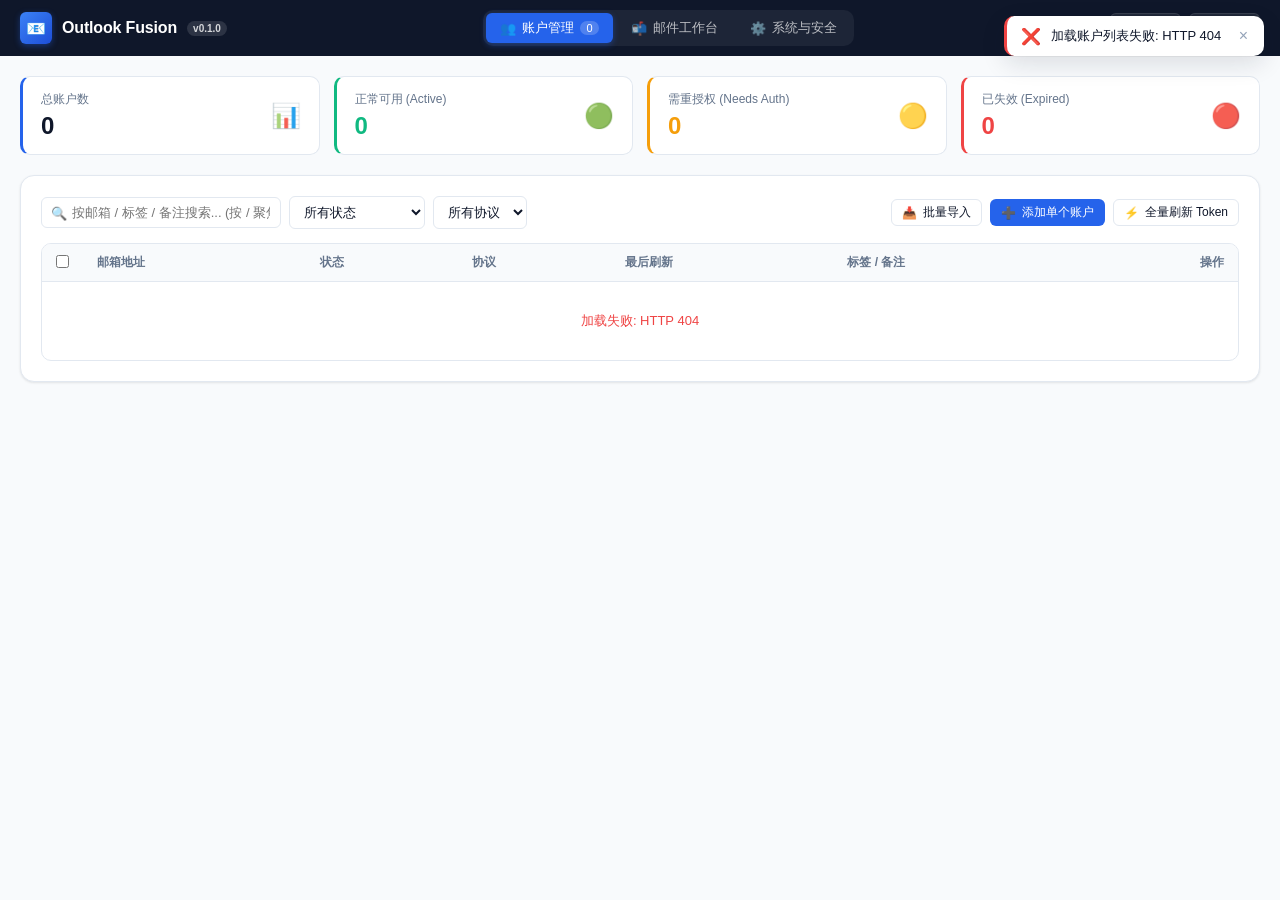
==== commit d088cbd4: "feat: implement account management dashboard, OAuth token caching, and backend email utilities" ====
--- a/static/index.html
+++ b/static/index.html
@@ -1,506 +1,12 @@
 <!DOCTYPE html>
-<html lang="zh-CN">
+<html lang="zh-CN" translate="no">
 <head>
 <meta charset="UTF-8">
 <meta name="viewport" content="width=device-width, initial-scale=1.0">
+<meta name="google" content="notranslate">
+<meta name="format-detection" content="telephone=no">
 <title>Outlook Fusion - 控制台</title>
-<style>
-/* ========== Design System Tokens ========== */
-*, *::before, *::after { box-sizing: border-box; margin: 0; padding: 0; }
-:root {
-  --c-primary: #2563eb;
-  --c-primary-dark: #1d4ed8;
-  --c-primary-light: #eff6ff;
-  --c-primary-border: #bfdbfe;
-  --c-success: #10b981;
-  --c-success-bg: #ecfdf5;
-  --c-error: #ef4444;
-  --c-error-bg: #fef2f2;
-  --c-warning: #f59e0b;
-  --c-warning-bg: #fffbeb;
-  --c-bg: #f8fafc;
-  --c-card: #ffffff;
-  --c-text: #0f172a;
-  --c-text-muted: #64748b;
-  --c-text-subtle: #94a3b8;
-  --c-border: #e2e8f0;
-  --c-border-light: #f1f5f9;
-  --c-hover: #f8fafc;
-  --c-active: #f1f5f9;
-  --c-header-bg: #0f172a;
-  --radius-xs: 4px;
-  --radius-sm: 6px;
-  --radius-md: 10px;
-  --radius-lg: 14px;
-  --radius-full: 9999px;
-  --shadow-xs: 0 1px 2px rgba(0,0,0,.04);
-  --shadow-card: 0 1px 3px rgba(0,0,0,.06), 0 1px 2px rgba(0,0,0,.04);
-  --shadow-hover: 0 6px 16px rgba(0,0,0,.08);
-  --shadow-modal: 0 20px 50px rgba(15,23,42,.25);
-  --dur-fast: 150ms;
-  --dur-normal: 250ms;
-  --ease-out: cubic-bezier(0.16, 1, 0.3, 1);
-  --font: -apple-system, BlinkMacSystemFont, "Segoe UI", Roboto, "PingFang SC", "Microsoft YaHei", sans-serif;
-  --font-mono: "JetBrains Mono", "Cascadia Code", Consolas, monospace;
-}
-
-body {
-  font-family: var(--font);
-  background: var(--c-bg);
-  color: var(--c-text);
-  min-height: 100vh;
-  display: flex;
-  flex-direction: column;
-  -webkit-font-smoothing: antialiased;
-}
-
-/* ========== Animations ========== */
-@keyframes fadeIn { from { opacity: 0; } to { opacity: 1; } }
-@keyframes fadeUp { from { opacity: 0; transform: translateY(8px); } to { opacity: 1; transform: translateY(0); } }
-@keyframes scaleIn { from { opacity: 0; transform: scale(.96); } to { opacity: 1; transform: scale(1); } }
-@keyframes slideInRight { from { opacity: 0; transform: translateX(100%); } to { opacity: 1; transform: translateX(0); } }
-@keyframes slideOutRight { from { opacity: 1; transform: translateX(0); } to { opacity: 0; transform: translateX(100%); } }
-@keyframes spin { to { transform: rotate(360deg); } }
-@keyframes shimmer { 0% { background-position: -200% 0; } 100% { background-position: 200% 0; } }
-
-/* ========== Utility Components ========== */
-.spinner {
-  width: 18px; height: 18px;
-  border: 2px solid var(--c-border);
-  border-top-color: var(--c-primary);
-  border-radius: 50%;
-  animation: spin .6s linear infinite;
-  display: inline-block;
-  vertical-align: middle;
-}
-.spinner-sm { width: 14px; height: 14px; border-width: 2px; }
-.spinner-light { border-color: rgba(255,255,255,.3); border-top-color: #fff; }
-.skeleton {
-  background: linear-gradient(90deg, #e2e8f0 25%, #f1f5f9 50%, #e2e8f0 75%);
-  background-size: 200% 100%;
-  animation: shimmer 1.5s ease-in-out infinite;
-  border-radius: var(--radius-xs);
-  display: inline-block;
-}
-
-/* ========== Toast System ========== */
-#toastContainer {
-  position: fixed; top: 16px; right: 16px; z-index: 9999;
-  display: flex; flex-direction: column; gap: 8px; pointer-events: none;
-}
-.toast {
-  pointer-events: auto; padding: 10px 14px;
-  border-radius: var(--radius-md); background: #fff;
-  box-shadow: 0 8px 24px rgba(15,23,42,.12), 0 0 0 1px rgba(0,0,0,.05);
-  display: flex; align-items: center; gap: 10px; font-size: 13px;
-  min-width: 260px; max-width: 400px;
-  animation: slideInRight .25s var(--ease-out) both;
-  border-left: 3.5px solid var(--c-primary);
-}
-.toast.removing { animation: slideOutRight .2s ease-in both; }
-.toast-success { border-left-color: var(--c-success); }
-.toast-error { border-left-color: var(--c-error); }
-.toast-warning { border-left-color: var(--c-warning); }
-.toast-icon { font-size: 16px; flex-shrink: 0; }
-.toast-msg { flex: 1; color: var(--c-text); line-height: 1.4; word-break: break-word; }
-.toast-close { cursor: pointer; color: var(--c-text-subtle); font-size: 16px; line-height: 1; padding: 2px; }
-.toast-close:hover { color: var(--c-text); }
-
-/* ========== Header & Navigation ========== */
-header {
-  background: var(--c-header-bg);
-  color: #fff;
-  position: sticky; top: 0; z-index: 100;
-  box-shadow: 0 1px 0 rgba(255,255,255,.08);
-}
-.header-inner {
-  max-width: 1360px; margin: 0 auto; padding: 0 20px;
-  display: flex; align-items: center; justify-content: space-between;
-  height: 56px;
-}
-.logo-wrap {
-  display: flex; align-items: center; gap: 10px; cursor: pointer; user-select: none;
-}
-.logo-icon {
-  width: 32px; height: 32px;
-  background: linear-gradient(135deg, #3b82f6, #1d4ed8);
-  border-radius: var(--radius-sm);
-  display: flex; align-items: center; justify-content: center;
-  font-size: 16px; color: #fff; box-shadow: 0 2px 6px rgba(37,99,235,.4);
-}
-.logo-title { font-size: 16px; font-weight: 700; letter-spacing: -.01em; color: #fff; }
-.logo-badge {
-  font-size: 10px; font-weight: 600;
-  background: rgba(255,255,255,.12); color: rgba(255,255,255,.8);
-  padding: 2px 6px; border-radius: var(--radius-full);
-}
-
-/* Nav Tabs */
-.nav-tabs {
-  display: flex; gap: 4px;
-  background: rgba(255,255,255,.06);
-  padding: 3px; border-radius: var(--radius-md);
-}
-.nav-tab {
-  display: flex; align-items: center; gap: 6px;
-  padding: 6px 14px; border-radius: var(--radius-sm);
-  color: rgba(255,255,255,.7); font-size: 13px; font-weight: 500;
-  cursor: pointer; transition: all var(--dur-fast); border: none; background: transparent;
-}
-.nav-tab:hover { color: #fff; background: rgba(255,255,255,.08); }
-.nav-tab.active {
-  background: var(--c-primary); color: #fff;
-  box-shadow: 0 2px 6px rgba(37,99,235,.4);
-}
-.nav-tab .tab-count {
-  font-size: 11px; background: rgba(255,255,255,.2);
-  padding: 1px 6px; border-radius: var(--radius-full);
-}
-
-.header-actions { display: flex; align-items: center; gap: 8px; }
-.btn-hdr {
-  background: rgba(255,255,255,.08); color: rgba(255,255,255,.85);
-  border: 1px solid rgba(255,255,255,.1); padding: 6px 12px;
-  border-radius: var(--radius-sm); cursor: pointer; font-size: 12px;
-  font-weight: 500; display: inline-flex; align-items: center; gap: 6px;
-  transition: all var(--dur-fast); position: relative;
-}
-.btn-hdr:hover { background: rgba(255,255,255,.16); color: #fff; }
-.btn-hdr:active { transform: scale(.97); }
-.btn-hdr.loading .icon-rotate { animation: spin .7s linear infinite; }
-
-/* ========== Main Container & Views ========== */
-main {
-  flex: 1; max-width: 1360px; width: 100%; margin: 0 auto;
-  padding: 20px 20px 40px;
-}
-.view-panel { display: none; animation: fadeUp .25s var(--ease-out) both; }
-.view-panel.active { display: block; }
-
-/* ========== Common UI: Card / Buttons / Forms ========== */
-.card {
-  background: var(--c-card);
-  border-radius: var(--radius-lg);
-  border: 1px solid var(--c-border);
-  box-shadow: var(--shadow-card);
-  padding: 20px;
-  margin-bottom: 20px;
-  position: relative;
-}
-.card-header {
-  display: flex; align-items: center; justify-content: space-between;
-  margin-bottom: 16px; padding-bottom: 12px;
-  border-bottom: 1px solid var(--c-border-light);
-}
-.card-title {
-  font-size: 15px; font-weight: 600; color: var(--c-text);
-  display: flex; align-items: center; gap: 8px;
-}
-.card-desc { font-size: 12px; color: var(--c-text-muted); margin-top: 2px; }
-
-/* Buttons */
-.btn {
-  display: inline-flex; align-items: center; justify-content: center; gap: 6px;
-  background: var(--c-primary); color: #fff;
-  border: 1px solid transparent; padding: 7px 14px;
-  border-radius: var(--radius-sm); cursor: pointer;
-  font-size: 13px; font-weight: 500; transition: all var(--dur-fast);
-  white-space: nowrap; user-select: none;
-}
-.btn:hover { background: var(--c-primary-dark); box-shadow: 0 2px 8px rgba(37,99,235,.25); transform: translateY(-1px); }
-.btn:active { transform: translateY(0); }
-.btn:disabled { opacity: .5; cursor: not-allowed; transform: none; box-shadow: none; }
-.btn-secondary { background: #fff; color: var(--c-text); border-color: var(--c-border); }
-.btn-secondary:hover { background: var(--c-hover); border-color: #cbd5e1; box-shadow: var(--shadow-xs); }
-.btn-ghost { background: transparent; color: var(--c-text-muted); border-color: transparent; }
-.btn-ghost:hover { background: var(--c-hover); color: var(--c-text); }
-.btn-danger { background: var(--c-error); color: #fff; }
-.btn-danger:hover { background: #dc2626; box-shadow: 0 2px 8px rgba(239,68,68,.25); }
-.btn-warning { background: var(--c-warning); color: #fff; }
-.btn-warning:hover { background: #d97706; }
-.btn-sm { padding: 4px 10px; font-size: 12px; border-radius: var(--radius-sm); }
-.btn-xs { padding: 2px 6px; font-size: 11px; border-radius: var(--radius-xs); }
-
-/* Form Controls */
-.input, .select, textarea {
-  font-family: inherit; font-size: 13px;
-  padding: 7px 10px; border: 1.5px solid var(--c-border);
-  border-radius: var(--radius-sm); background: #fff; color: var(--c-text);
-  outline: none; transition: border-color var(--dur-fast), box-shadow var(--dur-fast);
-}
-.input:focus, .select:focus, textarea:focus {
-  border-color: var(--c-primary);
-  box-shadow: 0 0 0 3px rgba(37,99,235,.12);
-}
-.select { cursor: pointer; }
-textarea { font-family: var(--font-mono); font-size: 12px; resize: vertical; }
-
-/* Status Badges */
-.badge {
-  display: inline-flex; align-items: center; gap: 5px;
-  padding: 2px 8px; border-radius: var(--radius-full);
-  font-size: 11px; font-weight: 500; line-height: 1.4;
-}
-.badge .dot { width: 6px; height: 6px; border-radius: 50%; display: inline-block; }
-.badge-active { background: var(--c-success-bg); color: #065f46; }
-.badge-active .dot { background: var(--c-success); }
-.badge-expired { background: var(--c-error-bg); color: #991b1b; }
-.badge-expired .dot { background: var(--c-error); }
-.badge-needs_reauth { background: var(--c-warning-bg); color: #92400e; }
-.badge-needs_reauth .dot { background: var(--c-warning); }
-.badge-neutral { background: #f1f5f9; color: #475569; }
-
-/* Code Pill for OTP Verification */
-.code-pill {
-  display: inline-flex; align-items: center; gap: 4px;
-  background: #eff6ff; color: #1d4ed8; border: 1px solid #bfdbfe;
-  padding: 2px 8px; border-radius: var(--radius-sm);
-  font-family: var(--font-mono); font-size: 12px; font-weight: 600;
-  cursor: pointer; transition: all var(--dur-fast);
-}
-.code-pill:hover {
-  background: #2563eb; color: #fff; border-color: #2563eb;
-  transform: scale(1.03); box-shadow: 0 2px 6px rgba(37,99,235,.2);
-}
-.code-pill:active { transform: scale(.98); }
-
-/* ========== Section 1: 账户管理视图 (Accounts View) ========== */
-.stats-grid {
-  display: grid; grid-template-columns: repeat(4, 1fr); gap: 14px;
-  margin-bottom: 20px;
-}
-.stat-card {
-  background: #fff; border: 1px solid var(--c-border);
-  border-radius: var(--radius-md); padding: 14px 18px;
-  display: flex; align-items: center; justify-content: space-between;
-  transition: transform var(--dur-fast), box-shadow var(--dur-fast);
-}
-.stat-card:hover { transform: translateY(-2px); box-shadow: var(--shadow-card); }
-.stat-label { font-size: 12px; color: var(--c-text-muted); font-weight: 500; }
-.stat-value { font-size: 24px; font-weight: 700; color: var(--c-text); margin-top: 4px; }
-.stat-icon { font-size: 24px; opacity: .85; }
-
-/* Quick Import Collapsible */
-.import-card {
-  background: #fff; border: 1px solid var(--c-border);
-  border-radius: var(--radius-md); padding: 16px; margin-bottom: 20px;
-  display: none;
-}
-.import-card.open { display: block; animation: fadeUp .2s var(--ease-out); }
-
-/* Accounts Table & Toolbar */
-.table-toolbar {
-  display: flex; align-items: center; justify-content: space-between;
-  gap: 12px; margin-bottom: 14px; flex-wrap: wrap;
-}
-.toolbar-left, .toolbar-right { display: flex; align-items: center; gap: 8px; flex-wrap: wrap; }
-.search-box { position: relative; min-width: 240px; }
-.search-box .icon { position: absolute; left: 10px; top: 50%; transform: translateY(-50%); color: var(--c-text-subtle); font-size: 13px; }
-.search-box input { width: 100%; padding-left: 30px; }
-
-/* Floating Batch Action Bar */
-.batch-bar {
-  display: none; align-items: center; justify-content: space-between;
-  background: #0f172a; color: #fff; padding: 10px 18px;
-  border-radius: var(--radius-md); margin-bottom: 14px;
-  box-shadow: 0 4px 16px rgba(15,23,42,.2);
-  animation: fadeUp .2s var(--ease-out);
-}
-.batch-bar.active { display: flex; }
-.batch-info { font-size: 13px; font-weight: 500; display: flex; align-items: center; gap: 8px; }
-.batch-actions { display: flex; gap: 6px; }
-
-/* Table Style */
-.table-container {
-  overflow-x: auto; border: 1px solid var(--c-border);
-  border-radius: var(--radius-md); background: #fff;
-}
-table { width: 100%; border-collapse: collapse; font-size: 13px; }
-thead th {
-  background: #f8fafc; color: var(--c-text-muted);
-  font-weight: 600; text-align: left; padding: 10px 14px;
-  border-bottom: 1px solid var(--c-border); font-size: 12px;
-  white-space: nowrap;
-}
-tbody td {
-  padding: 10px 14px; border-bottom: 1px solid var(--c-border-light);
-  transition: background var(--dur-fast); vertical-align: middle;
-}
-tbody tr:hover td { background: #f8fafc; }
-tbody tr.selected td { background: #eff6ff; }
-tbody tr:last-child td { border-bottom: none; }
-.email-col { display: flex; align-items: center; gap: 8px; }
-.copy-btn {
-  opacity: 0; cursor: pointer; color: var(--c-text-subtle);
-  padding: 2px 4px; border-radius: var(--radius-xs);
-  transition: all var(--dur-fast); border: none; background: transparent;
-}
-tr:hover .copy-btn { opacity: 1; }
-.copy-btn:hover { color: var(--c-primary); background: var(--c-primary-light); }
-
-/* ========== Section 2: 邮件工作台 (Email Workspace Split-Pane) ========== */
-.email-workspace {
-  display: grid; grid-template-columns: 380px 1fr;
-  height: calc(100vh - 120px); min-height: 600px;
-  background: #fff; border: 1px solid var(--c-border);
-  border-radius: var(--radius-lg); overflow: hidden;
-  box-shadow: var(--shadow-card);
-}
-.email-sidebar {
-  border-right: 1px solid var(--c-border);
-  display: flex; flex-direction: column;
-  background: #fafafa;
-}
-.email-header-pane {
-  padding: 14px 16px; border-bottom: 1px solid var(--c-border);
-  background: #fff; display: flex; flex-direction: column; gap: 10px;
-}
-.account-selector-row { display: flex; gap: 8px; align-items: center; }
-.folder-tabs {
-  display: flex; gap: 4px; background: var(--c-bg);
-  padding: 3px; border-radius: var(--radius-sm);
-}
-.folder-tab {
-  flex: 1; text-align: center; padding: 5px 8px;
-  font-size: 12px; font-weight: 500; color: var(--c-text-muted);
-  border: none; background: transparent; border-radius: var(--radius-xs);
-  cursor: pointer; transition: all var(--dur-fast);
-}
-.folder-tab:hover { color: var(--c-text); }
-.folder-tab.active {
-  background: #fff; color: var(--c-primary);
-  font-weight: 600; box-shadow: var(--shadow-xs);
-}
-
-.email-search-row { display: flex; gap: 6px; }
-.email-search-row input { flex: 1; font-size: 12px; padding: 6px 10px; }
-
-/* Email List */
-.email-list-scroll {
-  flex: 1; overflow-y: auto; padding: 8px;
-  display: flex; flex-direction: column; gap: 6px;
-}
-.email-card {
-  padding: 12px 14px; background: #fff;
-  border: 1px solid var(--c-border); border-radius: var(--radius-md);
-  cursor: pointer; transition: all var(--dur-fast);
-  display: flex; flex-direction: column; gap: 6px;
-}
-.email-card:hover { border-color: #cbd5e1; box-shadow: var(--shadow-xs); transform: translateY(-1px); }
-.email-card.active {
-  border-color: var(--c-primary); background: #f0f7ff;
-  box-shadow: 0 0 0 1px var(--c-primary);
-}
-.email-card-top { display: flex; align-items: center; justify-content: space-between; gap: 8px; }
-.email-sender { font-size: 13px; font-weight: 600; color: var(--c-text); overflow: hidden; text-overflow: ellipsis; white-space: nowrap; }
-.email-date { font-size: 11px; color: var(--c-text-subtle); flex-shrink: 0; }
-.email-subject { font-size: 13px; color: #334155; font-weight: 500; line-height: 1.35; overflow: hidden; text-overflow: ellipsis; white-space: nowrap; }
-.email-card-bottom { display: flex; align-items: center; justify-content: space-between; margin-top: 2px; }
-.email-badge-folder { font-size: 10px; color: var(--c-text-muted); background: var(--c-bg); padding: 1px 6px; border-radius: var(--radius-xs); }
-
-/* Email List Pagination */
-.email-pagination {
-  padding: 8px 12px; border-top: 1px solid var(--c-border);
-  background: #fff; display: flex; align-items: center; justify-content: space-between;
-  font-size: 12px; color: var(--c-text-muted);
-}
-
-/* Email Detail Pane */
-.email-detail-pane {
-  display: flex; flex-direction: column;
-  background: #fff; overflow: hidden; position: relative;
-}
-.email-detail-empty {
-  flex: 1; display: flex; flex-direction: column; align-items: center;
-  justify-content: center; color: var(--c-text-subtle); gap: 12px; padding: 40px;
-}
-.email-detail-header {
-  padding: 18px 24px; border-bottom: 1px solid var(--c-border);
-  background: #fff; display: flex; flex-direction: column; gap: 10px;
-}
-.detail-subject-row {
-  display: flex; align-items: flex-start; justify-content: space-between; gap: 12px;
-}
-.detail-subject { font-size: 18px; font-weight: 700; color: var(--c-text); line-height: 1.3; }
-.detail-meta-grid {
-  display: grid; grid-template-columns: auto 1fr; gap: 4px 12px;
-  font-size: 12px; color: var(--c-text-muted); background: var(--c-bg);
-  padding: 10px 14px; border-radius: var(--radius-sm);
-}
-.detail-meta-label { font-weight: 600; color: var(--c-text); }
-
-/* Code Extraction Banner in Detail */
-.otp-highlight-banner {
-  background: linear-gradient(135deg, #eff6ff 0%, #dbeafe 100%);
-  border: 1px solid #bfdbfe; border-radius: var(--radius-md);
-  padding: 12px 18px; display: flex; align-items: center; justify-content: space-between;
-  margin: 0 24px 14px; animation: scaleIn .2s var(--ease-out);
-}
-.otp-text-group { display: flex; align-items: center; gap: 12px; }
-.otp-big-code {
-  font-family: var(--font-mono); font-size: 20px; font-weight: 700;
-  color: #1d4ed8; letter-spacing: 2px;
-}
-
-/* Detail View Tabs & Content */
-.detail-body-container { flex: 1; display: flex; flex-direction: column; padding: 0 24px 20px; overflow: hidden; }
-.detail-view-tabs { display: flex; gap: 6px; margin-bottom: 10px; }
-.detail-iframe-box {
-  flex: 1; border: 1px solid var(--c-border); border-radius: var(--radius-sm);
-  background: #fff; overflow: hidden;
-}
-.detail-iframe-box iframe { width: 100%; height: 100%; border: none; display: block; }
-.detail-plain-box {
-  flex: 1; border: 1px solid var(--c-border); border-radius: var(--radius-sm);
-  background: #f8fafc; padding: 16px; font-family: inherit; font-size: 13px;
-  line-height: 1.6; white-space: pre-wrap; word-break: break-word; overflow-y: auto;
-}
-
-/* ========== Section 3: 系统与安全视图 (Settings View) ========== */
-.settings-grid { display: grid; grid-template-columns: 1fr 1fr; gap: 20px; }
-.api-key-box {
-  background: var(--c-bg); border: 1px solid var(--c-border);
-  border-radius: var(--radius-sm); padding: 12px; margin-top: 10px;
-  display: flex; align-items: center; justify-content: space-between;
-  font-family: var(--font-mono); font-size: 13px;
-}
-
-/* ========== Modal Dialogs ========== */
-.modal-overlay {
-  position: fixed; inset: 0; background: rgba(15,23,42,.4);
-  backdrop-filter: blur(3px); z-index: 500;
-  display: none; align-items: center; justify-content: center; padding: 20px;
-  animation: fadeIn .15s ease;
-}
-.modal-overlay.open { display: flex; }
-.modal-card {
-  background: #fff; border-radius: var(--radius-lg);
-  box-shadow: var(--shadow-modal); width: 100%; max-width: 520px;
-  overflow: hidden; animation: scaleIn .2s var(--ease-out);
-}
-.modal-head {
-  padding: 16px 20px; border-bottom: 1px solid var(--c-border);
-  display: flex; align-items: center; justify-content: space-between;
-}
-.modal-head h4 { font-size: 16px; font-weight: 600; }
-.modal-body { padding: 20px; max-height: 75vh; overflow-y: auto; }
-.modal-foot {
-  padding: 14px 20px; border-top: 1px solid var(--c-border);
-  background: #f8fafc; display: flex; justify-content: flex-end; gap: 8px;
-}
-.form-group { margin-bottom: 14px; }
-.form-group label { display: block; font-size: 12px; font-weight: 600; color: var(--c-text-muted); margin-bottom: 6px; }
-
-/* Responsive adjustments */
-@media (max-width: 900px) {
-  .email-workspace { grid-template-columns: 1fr; height: auto; }
-  .email-sidebar { height: 420px; }
-  .email-detail-pane { min-height: 400px; }
-  .stats-grid { grid-template-columns: 1fr 1fr; }
-  .settings-grid { grid-template-columns: 1fr; }
-  .nav-tab span.tab-text { display: none; }
-}
-</style>
+<link rel="stylesheet" href="/static/css/app.css">
 </head>
 <body>
 
@@ -509,7 +15,7 @@
 <!-- ========== HEADER ========== -->
 <header>
   <div class="header-inner">
-    <div class="logo-wrap" onclick="switchView('accounts')">
+    <div class="logo-wrap" onclick="App.switchView('accounts')">
       <div class="logo-icon">📧</div>
       <div class="logo-title">Outlook Fusion</div>
       <span class="logo-badge">v0.1.0</span>
@@ -517,24 +23,24 @@
 
     <!-- Central View Navigation Tabs -->
     <div class="nav-tabs">
-      <button class="nav-tab active" id="tabNavAccounts" onclick="switchView('accounts')">
+      <button class="nav-tab active" id="tab-accounts" onclick="App.switchView('accounts')">
         <span>👥</span> <span class="tab-text">账户管理</span>
-        <span class="tab-count" id="navAccountCount">0</span>
-      </button>
-      <button class="nav-tab" id="tabNavEmails" onclick="switchView('emails')">
+        <span class="tab-count" id="headerAccountCount">0</span>
+      </button>
+      <button class="nav-tab" id="tab-emails" onclick="App.switchView('emails')">
         <span>📬</span> <span class="tab-text">邮件工作台</span>
       </button>
-      <button class="nav-tab" id="tabNavSettings" onclick="switchView('settings')">
+      <button class="nav-tab" id="tab-settings" onclick="App.switchView('settings')">
         <span>⚙️</span> <span class="tab-text">系统与安全</span>
       </button>
     </div>
 
     <!-- Header Actions -->
     <div class="header-actions">
-      <button class="btn-hdr" id="hdrRefreshBtn" onclick="doGlobalRefresh()" title="刷新当前数据 (R)">
+      <button class="btn-hdr" id="btnRefreshHdr" onclick="App.doGlobalRefresh()" title="刷新当前数据 (快捷键: R)">
         <span class="icon-rotate">🔄</span> 刷新
       </button>
-      <button class="btn-hdr" onclick="doLogout()" title="退出登录">
+      <button class="btn-hdr" onclick="App.doLogout()" title="退出登录">
         <span>🚪</span> 退出
       </button>
     </div>
@@ -544,36 +50,36 @@
 <!-- ========== MAIN VIEWS ========== -->
 <main>
 
-  <!-- VIEW 1: ACCOUNTS MANAGEMENT -->
-  <div class="view-panel active" id="viewAccounts">
+  <!-- VIEW 1: ACCOUNTS MANAGEMENT (默认 active，绝不白屏) -->
+  <div class="view-panel active" id="panel-accounts">
     
     <!-- Health Stats Overview -->
     <div class="stats-grid">
       <div class="stat-card" style="border-left: 3.5px solid var(--c-primary);">
         <div>
           <div class="stat-label">总账户数</div>
-          <div class="stat-value" id="statTotal">-</div>
+          <div class="stat-value" id="statTotal">0</div>
         </div>
         <div class="stat-icon">📊</div>
       </div>
       <div class="stat-card" style="border-left: 3.5px solid var(--c-success);">
         <div>
           <div class="stat-label">正常可用 (Active)</div>
-          <div class="stat-value" style="color:var(--c-success);" id="statActive">-</div>
+          <div class="stat-value" id="statActive" style="color:var(--c-success);">0</div>
         </div>
         <div class="stat-icon">🟢</div>
       </div>
       <div class="stat-card" style="border-left: 3.5px solid var(--c-warning);">
         <div>
           <div class="stat-label">需重授权 (Needs Auth)</div>
-          <div class="stat-value" style="color:var(--c-warning);" id="statNeedsAuth">-</div>
+          <div class="stat-value" id="statNeedsAuth" style="color:var(--c-warning);">0</div>
         </div>
         <div class="stat-icon">🟡</div>
       </div>
       <div class="stat-card" style="border-left: 3.5px solid var(--c-error);">
         <div>
           <div class="stat-label">已失效 (Expired)</div>
-          <div class="stat-value" style="color:var(--c-error);" id="statExpired">-</div>
+          <div class="stat-value" id="statExpired" style="color:var(--c-error);">0</div>
         </div>
         <div class="stat-icon">🔴</div>
       </div>
@@ -583,17 +89,17 @@
     <div class="import-card" id="importBox">
       <div class="card-header" style="margin-bottom:12px;padding-bottom:8px;">
         <div class="card-title"><span>📥</span> 批量导入账户</div>
-        <button class="btn-ghost btn-sm" onclick="toggleImportBox(false)">✕ 关闭</button>
+        <button class="btn-ghost btn-sm" onclick="App.toggleImportBox(false)">✕ 关闭</button>
       </div>
       <p style="font-size:12px;color:var(--c-text-muted);margin-bottom:8px;">
         格式（每行一条）：<code>邮箱----密码----client_id----refresh_token</code>
       </p>
-      <textarea id="batchImportText" rows="5" style="width:100%;margin-bottom:10px;" placeholder="example@outlook.com----password----client_id----refresh_token"></textarea>
+      <textarea id="importText" rows="5" style="width:100%;margin-bottom:10px;" placeholder="example@outlook.com----password----client_id----refresh_token"></textarea>
       <div style="display:flex;align-items:center;justify-content:space-between;">
-        <div id="importStatusText" style="font-size:12px;color:var(--c-text-muted);"></div>
+        <div id="importStatus" style="font-size:12px;color:var(--c-text-muted);"></div>
         <div style="display:flex;gap:8px;">
-          <button class="btn btn-secondary btn-sm" onclick="$('batchImportText').value=''">清空</button>
-          <button class="btn btn-sm" id="btnSubmitBatch" onclick="submitBatchImport()">开始导入</button>
+          <button class="btn btn-secondary btn-sm" onclick="$('importText').value = ''; $('importStatus').innerHTML = '';">清空</button>
+          <button class="btn btn-sm" id="btnDoImport" onclick="App.submitBatchImport()">开始导入</button>
         </div>
       </div>
     </div>
@@ -606,15 +112,15 @@
         <div class="toolbar-left">
           <div class="search-box">
             <span class="icon">🔍</span>
-            <input class="input" id="accountSearchInput" placeholder="按邮箱 / 标签搜索..." oninput="onAccountFilterChange()">
-          </div>
-          <select class="select" id="accountStatusFilter" onchange="onAccountFilterChange()">
+            <input class="input" id="accountSearchInput" placeholder="按邮箱 / 标签 / 备注搜索... (按 / 聚焦)" oninput="App.onAccountFilterChange()">
+          </div>
+          <select class="select" id="accountStatusFilter" onchange="App.onAccountFilterChange()">
             <option value="all">所有状态</option>
             <option value="active">🟢 正常 (Active)</option>
             <option value="needs_reauth">🟡 需重授权</option>
             <option value="expired">🔴 已失效</option>
           </select>
-          <select class="select" id="accountProtocolFilter" onchange="onAccountFilterChange()">
+          <select class="select" id="accountProtocolFilter" onchange="App.onAccountFilterChange()">
             <option value="all">所有协议</option>
             <option value="auto">Auto</option>
             <option value="imap">IMAP</option>
@@ -624,29 +130,29 @@
         </div>
 
         <div class="toolbar-right">
-          <button class="btn btn-secondary btn-sm" onclick="toggleImportBox()">
+          <button class="btn btn-secondary btn-sm" onclick="App.toggleImportBox()">
             <span>📥</span> 批量导入
           </button>
-          <button class="btn btn-sm" onclick="openAddAccountModal()">
+          <button class="btn btn-sm" onclick="App.openAddAccountModal()">
             <span>➕</span> 添加单个账户
           </button>
-          <button class="btn btn-secondary btn-sm" id="btnRefreshAll" onclick="doRefreshAllTokens()" title="刷新所有未失效账户">
+          <button class="btn btn-secondary btn-sm" onclick="App.refreshAllTokens()" title="刷新所有未失效账户">
             <span>⚡</span> 全量刷新 Token
           </button>
         </div>
       </div>
 
       <!-- Batch Actions Bar (Visible when rows selected) -->
-      <div class="batch-bar" id="batchActionBar">
+      <div class="batch-bar" id="batchBar">
         <div class="batch-info">
-          <span>☑️ 已选中 <b id="batchSelectedCount">0</b> 个账户</span>
+          <span>☑️ 已选中 <b id="selectedAccountCount">0</b> 个账户</span>
         </div>
         <div class="batch-actions">
-          <button class="btn btn-secondary btn-xs" onclick="copySelectedEmails()">📋 复制选中邮箱</button>
-          <button class="btn btn-secondary btn-xs" onclick="batchRefreshSelected()">🔄 批量刷新</button>
-          <button class="btn btn-warning btn-xs" onclick="batchMarkExpiredSelected()">⛔ 标记失效</button>
-          <button class="btn btn-danger btn-xs" onclick="batchDeleteSelected()">🗑️ 批量删除</button>
-          <button class="btn btn-ghost btn-xs" style="color:#fff;" onclick="clearAccountSelection()">取消</button>
+          <button class="btn btn-secondary btn-xs" onclick="App.copySelectedEmails()">📋 复制选中邮箱</button>
+          <button class="btn btn-secondary btn-xs" onclick="App.batchRefreshSelected()">🔄 批量刷新</button>
+          <button class="btn btn-warning btn-xs" onclick="App.batchMarkExpiredSelected()">⛔ 标记失效</button>
+          <button class="btn btn-danger btn-xs" onclick="App.batchDeleteSelected()">🗑️ 批量删除</button>
+          <button class="btn btn-ghost btn-xs" style="color:#fff;" onclick="App.clearAccountSelection()">取消</button>
         </div>
       </div>
 
@@ -655,7 +161,7 @@
         <table>
           <thead>
             <tr>
-              <th style="width:36px;"><input type="checkbox" id="selectAllAccountsCheckbox" onchange="toggleSelectAllAccounts(this.checked)"></th>
+              <th style="width:36px;"><input type="checkbox" id="selectAllAccounts" onchange="App.toggleSelectAllAccounts(this.checked)"></th>
               <th>邮箱地址</th>
               <th>状态</th>
               <th>协议</th>
@@ -665,7 +171,12 @@
             </tr>
           </thead>
           <tbody id="accountsTableBody">
-            <tr><td colspan="7" style="text-align:center;padding:40px;color:var(--c-text-muted);"><div class="spinner"></div><div style="margin-top:8px;">加载账户中...</div></td></tr>
+            <tr>
+              <td colspan="7" style="text-align:center;padding:40px;color:var(--c-text-muted);">
+                <div class="spinner"></div>
+                <div style="margin-top:8px;font-size:12px;">正在加载账户数据...</div>
+              </td>
+            </tr>
           </tbody>
         </table>
       </div>
@@ -673,7 +184,7 @@
   </div>
 
   <!-- VIEW 2: EMAIL WORKSPACE (SPLIT PANE) -->
-  <div class="view-panel" id="viewEmails">
+  <div class="view-panel" id="panel-emails">
     <div class="email-workspace">
       
       <!-- Left Sidebar: Email Selector & List -->
@@ -681,95 +192,54 @@
         <div class="email-header-pane">
           <div class="account-selector-row">
             <span style="font-size:16px;">📧</span>
-            <select class="select" id="emailWorkspaceAccountSelect" style="flex:1;font-weight:600;" onchange="onEmailWorkspaceAccountChange()">
-              <option value="">选择账户...</option>
+            <select class="select" id="emailAccountSelector" style="flex:1;font-weight:600;" onchange="App.onEmailAccountChange(this.value)">
+              <option value="">-- 选择查看账户 --</option>
             </select>
           </div>
 
           <div class="folder-tabs">
-            <button class="folder-tab active" id="folderTabInbox" onclick="switchEmailFolder('inbox')">📥 收件箱</button>
-            <button class="folder-tab" id="folderTabJunk" onclick="switchEmailFolder('junk')">🗑️ 垃圾箱</button>
-            <button class="folder-tab" id="folderTabAll" onclick="switchEmailFolder('all')">📦 全部</button>
+            <button class="folder-tab active" id="folder-inbox" onclick="App.switchEmailFolder('inbox')">📥 收件箱</button>
+            <button class="folder-tab" id="folder-junk" onclick="App.switchEmailFolder('junk')">🗑️ 垃圾箱</button>
+            <button class="folder-tab" id="folder-all" onclick="App.switchEmailFolder('all')">📦 全部</button>
           </div>
 
           <div class="email-search-row">
-            <input class="input" id="emailSearchInput" placeholder="搜索发件人 / 主题..." onkeydown="if(event.key==='Enter') doSearchEmails()">
-            <button class="btn btn-secondary btn-sm" onclick="doSearchEmails()">🔍</button>
-            <button class="btn btn-secondary btn-sm" onclick="refreshEmailsCurrent(true)" title="强制刷新邮件缓存">🔄</button>
-            <button class="btn btn-secondary btn-sm" onclick="exportCsvCurrent()" title="导出 CSV">📥</button>
+            <input class="input" id="emailSearchInput" placeholder="搜索发件人 / 主题... (回车)" onkeydown="if(event.key==='Enter') App.loadEmails(false);">
+            <button class="btn btn-secondary btn-sm" onclick="App.loadEmails(false)" title="搜索">🔍</button>
+            <button class="btn btn-secondary btn-sm" onclick="App.loadEmails(true)" title="强制刷新邮件缓存">🔄</button>
+            <button class="btn btn-secondary btn-sm" onclick="App.exportCsvCurrent()" title="导出 CSV">📥</button>
           </div>
         </div>
 
         <!-- Scrollable Email List Items -->
-        <div class="email-list-scroll" id="emailListItems">
-          <div class="email-detail-empty"><span>📬 请先选择账户加载邮件</span></div>
+        <div class="email-list-scroll" id="emailListScroll">
+          <div class="email-detail-empty">
+            <span>📬 请先在上方选择要查看的账户</span>
+          </div>
         </div>
 
         <!-- Pagination -->
         <div class="email-pagination">
-          <button class="btn btn-ghost btn-xs" id="btnPrevPage" onclick="changeEmailPage(-1)" disabled>◀ 上一页</button>
-          <span id="emailPageIndicator">第 1 页</span>
-          <button class="btn btn-ghost btn-xs" id="btnNextPage" onclick="changeEmailPage(1)">下一页 ▶</button>
+          <button class="btn btn-ghost btn-xs" id="btnPrevPage" onclick="App.changeEmailPage(-1)">◀ 上一页</button>
+          <span id="emailPageInfo">第 1 页</span>
+          <button class="btn btn-ghost btn-xs" id="btnNextPage" onclick="App.changeEmailPage(1)">下一页 ▶</button>
         </div>
       </div>
 
       <!-- Right Pane: Email Detail & OTP Extract -->
       <div class="email-detail-pane" id="emailDetailPane">
-        
-        <!-- Empty Placeholder -->
-        <div class="email-detail-empty" id="detailEmptyState">
+        <div class="email-detail-empty">
           <div style="font-size:48px;">📨</div>
           <div style="font-weight:600;font-size:15px;">未选择邮件</div>
           <div style="font-size:12px;">从左侧列表中点击邮件以快速预览正文与提取验证码</div>
         </div>
-
-        <!-- Real Content Container -->
-        <div id="detailContentState" style="display:none;flex:1;display:none;flex-direction:column;overflow:hidden;">
-          
-          <div class="email-detail-header">
-            <div class="detail-subject-row">
-              <div class="detail-subject" id="detailSubjectText">邮件主题</div>
-              <button class="btn btn-ghost btn-xs" onclick="copyDetailPlain()" title="复制邮件纯文本">📋 复制正文</button>
-            </div>
-            <div class="detail-meta-grid">
-              <span class="detail-meta-label">发件人:</span> <span id="detailFromText"></span>
-              <span class="detail-meta-label">收件人:</span> <span id="detailToText"></span>
-              <span class="detail-meta-label">时间:</span> <span id="detailDateText"></span>
-            </div>
-          </div>
-
-          <!-- OTP Fast Action Banner (Shown if code is detected) -->
-          <div class="otp-highlight-banner" id="detailOtpBanner" style="display:none;">
-            <div class="otp-text-group">
-              <span style="font-size:20px;">🔑</span>
-              <div>
-                <div style="font-size:11px;color:#1e40af;font-weight:600;">智能检测到验证码</div>
-                <div class="otp-big-code" id="detailOtpCodeVal">------</div>
-              </div>
-            </div>
-            <button class="btn btn-sm" id="detailOtpCopyBtn" onclick="copyDetectedOtp()">一键复制验证码</button>
-          </div>
-
-          <div class="detail-body-container">
-            <div class="detail-view-tabs">
-              <button class="btn btn-sm btn-secondary" id="tabBtnDetailHtml" onclick="switchDetailBodyTab('html')">🎨 富文本视图</button>
-              <button class="btn btn-sm btn-ghost" id="tabBtnDetailPlain" onclick="switchDetailBodyTab('plain')">📄 纯文本视图</button>
-            </div>
-            <div class="detail-iframe-box" id="detailIframeBox">
-              <iframe id="detailIframe" sandbox="allow-popups allow-same-origin"></iframe>
-            </div>
-            <div class="detail-plain-box" id="detailPlainBox" style="display:none;"></div>
-          </div>
-
-        </div>
-
       </div>
 
     </div>
   </div>
 
   <!-- VIEW 3: SETTINGS & SECURITY -->
-  <div class="view-panel" id="viewSettings">
+  <div class="view-panel" id="panel-settings">
     <div class="settings-grid">
       
       <!-- API Key Card -->
@@ -783,11 +253,11 @@
         <div>
           <div style="display:flex;align-items:center;gap:8px;margin-bottom:12px;">
             <span>当前状态:</span>
-            <span class="badge" id="apiKeyStatusBadge">检查中...</span>
+            <span class="badge" id="apiKeyBadge">⚪ 加载中...</span>
           </div>
           <div style="display:flex;gap:8px;margin-top:16px;">
-            <button class="btn btn-sm" onclick="rotateApiKeyAction()">⚡ 轮换 / 生成新 API Key</button>
-            <button class="btn btn-danger btn-sm" id="btnDeleteApiKey" onclick="deleteApiKeyAction()">🗑️ 删除 API Key</button>
+            <button class="btn btn-sm" onclick="App.rotateApiKeyAction()">⚡ 轮换 / 生成新 API Key</button>
+            <button class="btn btn-danger btn-sm" id="btnDeleteApiKey" style="display:none;" onclick="App.deleteApiKeyAction()">🗑️ 删除 API Key</button>
           </div>
         </div>
       </div>
@@ -800,8 +270,14 @@
             <div class="card-desc">防爆破登录自动封禁防护机制</div>
           </div>
         </div>
-        <div id="securityStatusBody" style="font-size:13px;color:var(--c-text-muted);">
-          加载安全状态中...
+        <div style="font-size:13px;color:var(--c-text-muted);">
+          <div style="margin-bottom:8px;">
+            • 连续失败锁定阈值: <b id="secLockThreshold">5 次</b> | 封禁时长: <b id="secLockDuration">300 秒</b>
+          </div>
+          <div>• 当前被临时封禁 IP 列表:</div>
+          <div id="secLockedIpsContainer" style="margin-top:6px;padding:8px 12px;background:var(--c-bg);border-radius:var(--radius-sm);font-family:var(--font-mono);font-size:12px;">
+            🛡️ 暂无被封禁的 IP，系统运行正常
+          </div>
         </div>
       </div>
 
@@ -816,7 +292,7 @@
         <p style="font-size:13px;color:var(--c-text-muted);margin-bottom:14px;">
           触发后台任务立即对所有未失效账户执行一轮探测与 Refresh Token 刷新。
         </p>
-        <button class="btn btn-secondary btn-sm" onclick="triggerSchedulerNow()">
+        <button class="btn btn-secondary btn-sm" onclick="App.triggerSchedulerNow()">
           <span>▶️</span> 立即触发调度器任务
         </button>
       </div>
@@ -836,28 +312,28 @@
     <div class="modal-body">
       <div class="form-group">
         <label>邮箱地址 *</label>
-        <input class="input" id="addEmailInput" placeholder="example@outlook.com" style="width:100%;">
+        <input class="input" id="newAccEmail" placeholder="example@outlook.com" style="width:100%;">
       </div>
       <div class="form-group">
         <label>Client ID *</label>
-        <input class="input" id="addClientIdInput" placeholder="例如: 9e5f94bc-e8a4-4e73-b8be-63364c29d753" style="width:100%;">
+        <input class="input" id="newAccClientId" placeholder="例如: 9e5f94bc-e8a4-4e73-b8be-63364c29d753" style="width:100%;">
       </div>
       <div class="form-group">
         <label>Refresh Token (将加密存储) *</label>
-        <textarea id="addRefreshTokenInput" rows="3" placeholder="输入 OAuth refresh_token" style="width:100%;"></textarea>
+        <textarea id="newAccRefreshToken" rows="3" placeholder="输入 OAuth refresh_token" style="width:100%;"></textarea>
       </div>
       <div class="form-group">
         <label>标签 (逗号分隔)</label>
-        <input class="input" id="addTagsInput" placeholder="prod, primary" style="width:100%;">
+        <input class="input" id="newAccTags" placeholder="prod, primary" style="width:100%;">
       </div>
       <div class="form-group">
         <label>备注 (可选)</label>
-        <input class="input" id="addNoteInput" placeholder="备注信息" style="width:100%;">
+        <input class="input" id="newAccNote" placeholder="备注信息" style="width:100%;">
       </div>
     </div>
     <div class="modal-foot">
       <button class="btn btn-secondary" onclick="closeModal('modalAddAccount')">取消</button>
-      <button class="btn" id="btnAddAccountSubmit" onclick="submitAddSingleAccount()">确认添加</button>
+      <button class="btn" id="btnSubmitAddAcc" onclick="App.submitAddSingleAccount()">确认添加</button>
     </div>
   </div>
 </div>
@@ -874,8 +350,8 @@
         ⚠️ 注意：此密钥仅展示一次，关闭后将无法再次查看，请立即复制并妥善保存！
       </p>
       <div class="api-key-box">
-        <span id="newApiKeyVal" style="word-break:break-all;user-select:all;">-</span>
-        <button class="btn btn-sm" onclick="copyApiKeyVal()">复制</button>
+        <span id="newApiKeyText" style="word-break:break-all;user-select:all;"></span>
+        <button class="btn btn-sm" onclick="copyText($('newApiKeyText').textContent, 'API Key 已复制')">复制</button>
       </div>
     </div>
     <div class="modal-foot">
@@ -884,771 +360,9 @@
   </div>
 </div>
 
-<!-- ========== JAVASCRIPT APPLICATION LOGIC ========== -->
-<script>
-/* =========================================================================
-   1. Global State Management
-   ========================================================================= */
-const state = {
-  currentView: 'accounts',
-  accounts: [],
-  filteredAccounts: [],
-  selectedAccountEmails: new Set(),
-  health: { total: 0, active: 0, expired: 0, needs_reauth: 0 },
-  emailWorkspace: {
-    activeEmail: '',
-    folder: 'inbox',
-    page: 1,
-    pageSize: 30,
-    searchQuery: '',
-    emails: [],
-    totalEmails: 0,
-    selectedMessageId: null,
-    currentDetail: null,
-    currentDetailTab: 'html',
-    detectedOtpCode: null,
-  },
-};
-
-const $ = (id) => document.getElementById(id);
-const esc = (s) => String(s ?? '').replace(/[&<>"']/g, c => ({'&':'&amp;','<':'&lt;','>':'&gt;','"':'&quot;',"'":'&#39;'}[c]));
-
-/* Clipboard copy with fallback */
-async function copyText(text, successMsg = '已复制到剪贴板') {
-  if (!text) return;
-  try {
-    if (navigator.clipboard && window.isSecureContext) {
-      await navigator.clipboard.writeText(text);
-    } else {
-      const ta = document.createElement('textarea');
-      ta.value = text;
-      ta.style.position = 'fixed';
-      ta.style.opacity = '0';
-      document.body.appendChild(ta);
-      ta.focus();
-      ta.select();
-      document.execCommand('copy');
-      ta.remove();
-    }
-    toast(successMsg, 'success');
-  } catch (err) {
-    toast('复制失败: ' + err.message, 'error');
-  }
-}
-
-/* Toast Notifications */
-function toast(msg, type = 'info', duration = 3000) {
-  const container = $('toastContainer');
-  const icons = { info: 'ℹ️', success: '✅', error: '❌', warning: '⚠️' };
-  const el = document.createElement('div');
-  el.className = 'toast toast-' + type;
-  el.innerHTML = `
-    <span class="toast-icon">${icons[type] || 'ℹ️'}</span>
-    <span class="toast-msg">${esc(msg)}</span>
-    <span class="toast-close" onclick="this.parentElement.classList.add('removing');setTimeout(()=>this.parentElement.remove(),200)">&times;</span>
-  `;
-  container.appendChild(el);
-  setTimeout(() => {
-    if (el.parentElement) {
-      el.classList.add('removing');
-      setTimeout(() => el.remove(), 200);
-    }
-  }, duration);
-}
-
-/* Confirm Dialog Promise */
-function confirmDialog(msg, title = '确认操作') {
-  return new Promise((resolve) => {
-    const overlay = document.createElement('div');
-    overlay.className = 'modal-overlay open';
-    overlay.innerHTML = `
-      <div class="modal-card" style="max-width:380px;">
-        <div class="modal-head"><h4>${esc(title)}</h4></div>
-        <div class="modal-body"><p style="font-size:13px;line-height:1.5;color:var(--c-text);">${esc(msg)}</p></div>
-        <div class="modal-foot">
-          <button class="btn btn-secondary btn-sm" id="_confirmNo">取消</button>
-          <button class="btn btn-danger btn-sm" id="_confirmYes">确定</button>
-        </div>
-      </div>
-    `;
-    document.body.appendChild(overlay);
-    overlay.querySelector('#_confirmNo').onclick = () => { overlay.remove(); resolve(false); };
-    overlay.querySelector('#_confirmYes').onclick = () => { overlay.remove(); resolve(true); };
-  });
-}
-
-/* API Client */
-async function api(path, opts = {}) {
-  const res = await fetch(path, {
-    headers: { 'Content-Type': 'application/json' },
-    ...opts,
-  });
-  if (res.status === 401) {
-    window.location.href = '/login';
-    throw new Error('未登录');
-  }
-  const data = await res.json().catch(() => ({}));
-  if (!res.ok) throw new Error(data.detail || ('HTTP ' + res.status));
-  return data;
-}
-
-/* Modal Helpers */
-function openModal(id) { $(id)?.classList.add('open'); }
-function closeModal(id) { $(id)?.classList.remove('open'); }
-
-/* =========================================================================
-   2. Intelligent OTP / Verification Code Extractor
-   ========================================================================= */
-function extractOtpCode(subject = '', bodyText = '') {
-  const fullText = (subject + ' ' + bodyText);
-  // Match common patterns: "verification code: 123456", "code is 849201", "your code: AB8491", 4-8 digits standalone
-  const codePatterns = [
-    /(?:code|verification|token|passcode|pin|验证码|校验码|动态码)[^\w\d]{1,12}([A-Za-z0-9]{4,8})\b/i,
-    /\b([0-9]{6})\b/,
-    /\b([0-9]{4})\b/,
-    /\b([0-9]{8})\b/,
-  ];
-  for (const pattern of codePatterns) {
-    const match = fullText.match(pattern);
-    if (match && match[1]) {
-      const candidate = match[1].trim();
-      if (!/^(19|20)\d\d$/.test(candidate)) { // filter out years like 2024, 2025
-        return candidate;
-      }
-    }
-  }
-  return null;
-}
-
-/* =========================================================================
-   3. View Navigation & Routing
-   ========================================================================= */
-function switchView(viewName) {
-  state.currentView = viewName;
-  ['Accounts', 'Emails', 'Settings'].forEach(name => {
-    const isTarget = name.toLowerCase() === viewName;
-    $('tabNav' + name).classList.toggle('active', isTarget);
-    $('view' + name).classList.toggle('active', isTarget);
-  });
-  if (viewName === 'settings') {
-    loadSettingsData();
-  }
-}
-
-/* Global Data Refresh */
-async function doGlobalRefresh() {
-  const btn = $('hdrRefreshBtn');
-  btn.classList.add('loading');
-  try {
-    await loadAccountsData();
-    if (state.currentView === 'emails' && state.emailWorkspace.activeEmail) {
-      await loadEmailsForCurrentAccount();
-    } else if (state.currentView === 'settings') {
-      await loadSettingsData();
-    }
-    toast('数据已刷新', 'success');
-  } catch (err) {
-    toast('刷新失败: ' + err.message, 'error');
-  }
-  btn.classList.remove('loading');
-}
-
-/* =========================================================================
-   4. Accounts Management Logic
-   ========================================================================= */
-async function loadAccountsData() {
-  try {
-    const [listRes, healthRes] = await Promise.all([
-      api('/api/accounts'),
-      api('/api/accounts/_health'),
-    ]);
-    state.accounts = listRes.accounts || [];
-    state.health = healthRes || { total: 0, active: 0, expired: 0, needs_reauth: 0 };
-    
-    // Update count in navigation badge
-    $('navAccountCount').textContent = state.accounts.length;
-
-    // Render Health Metrics
-    $('statTotal').textContent = state.health.total;
-    $('statActive').textContent = state.health.active;
-    $('statNeedsAuth').textContent = state.health.needs_reauth;
-    $('statExpired').textContent = state.health.expired;
-
-    // Render Accounts Table & workspace options
-    onAccountFilterChange();
-    updateEmailWorkspaceAccountDropdown();
-  } catch (err) {
-    toast('加载账户数据失败: ' + err.message, 'error');
-  }
-}
-
-function onAccountFilterChange() {
-  const search = $('accountSearchInput').value.trim().toLowerCase();
-  const status = $('accountStatusFilter').value;
-  const protocol = $('accountProtocolFilter').value;
-
-  state.filteredAccounts = state.accounts.filter(a => {
-    if (search && !a.email.toLowerCase().includes(search) && !(a.tags || []).some(t => t.toLowerCase().includes(search)) && !(a.note || '').toLowerCase().includes(search)) {
-      return false;
-    }
-    if (status !== 'all' && a.status !== status) return false;
-    if (protocol !== 'all' && (a.email_protocol || 'auto') !== protocol) return false;
-    return true;
-  });
-
-  renderAccountsTable();
-}
-
-function renderAccountsTable() {
-  const tbody = $('accountsTableBody');
-  if (!state.filteredAccounts.length) {
-    tbody.innerHTML = `<tr><td colspan="7" style="text-align:center;padding:40px;color:var(--c-text-muted);">未找到符合条件的账户</td></tr>`;
-    return;
-  }
-
-  tbody.innerHTML = state.filteredAccounts.map(a => {
-    const isSelected = state.selectedAccountEmails.has(a.email);
-    const dateStr = a.last_refreshed_at ? new Date(a.last_refreshed_at).toLocaleString() : '-';
-    const tagBadges = (a.tags || []).map(t => `<span class="badge badge-neutral">${esc(t)}</span>`).join(' ');
-    
-    return `
-      <tr class="${isSelected ? 'selected' : ''}" data-email="${esc(a.email)}">
-        <td><input type="checkbox" ${isSelected ? 'checked' : ''} onchange="onAccountRowCheckboxToggle('${esc(a.email)}', this.checked)"></td>
-        <td>
-          <div class="email-col">
-            <span style="font-weight:600;">${esc(a.email)}</span>
-            <button class="copy-btn" onclick="copyText('${esc(a.email)}', '邮箱已复制')" title="复制邮箱">📋</button>
-          </div>
-        </td>
-        <td><span class="badge badge-${esc(a.status)}"><span class="dot"></span>${esc(a.status)}</span></td>
-        <td><span class="badge badge-neutral">${esc(a.email_protocol || 'auto')}</span></td>
-        <td style="color:var(--c-text-muted);font-size:12px;">${esc(dateStr)}</td>
-        <td>${tagBadges || '<span style="color:var(--c-text-subtle);font-size:12px;">-</span>'}</td>
-        <td style="text-align:right;">
-          <div style="display:inline-flex;gap:4px;">
-            <button class="btn btn-sm" onclick="jumpToEmailWorkspace('${esc(a.email)}')">📬 查看邮件</button>
-            <button class="btn btn-secondary btn-sm" onclick="doRefreshOneToken('${esc(a.email)}')">🔄 刷新</button>
-            <button class="btn btn-secondary btn-sm" onclick="doMarkStatusOne('${esc(a.email)}', 'expired')" title="手动标记失效">⛔</button>
-            <button class="btn btn-danger btn-sm" onclick="doDeleteAccountOne('${esc(a.email)}')">🗑️</button>
-          </div>
-        </td>
-      </tr>
-    `;
-  }).join('');
-
-  updateBatchActionBar();
-}
-
-/* Account Selection Handlers */
-function onAccountRowCheckboxToggle(email, checked) {
-  if (checked) state.selectedAccountEmails.add(email);
-  else state.selectedAccountEmails.delete(email);
-  renderAccountsTable();
-}
-
-function toggleSelectAllAccounts(checked) {
-  if (checked) {
-    state.filteredAccounts.forEach(a => state.selectedAccountEmails.add(a.email));
-  } else {
-    state.selectedAccountEmails.clear();
-  }
-  renderAccountsTable();
-}
-
-function clearAccountSelection() {
-  state.selectedAccountEmails.clear();
-  $('selectAllAccountsCheckbox').checked = false;
-  renderAccountsTable();
-}
-
-function updateBatchActionBar() {
-  const bar = $('batchActionBar');
-  const count = state.selectedAccountEmails.size;
-  $('batchSelectedCount').textContent = count;
-  bar.classList.toggle('active', count > 0);
-}
-
-/* Batch Operations */
-function copySelectedEmails() {
-  const emails = Array.from(state.selectedAccountEmails);
-  if (!emails.length) return;
-  copyText(emails.join('\n'), `已复制 ${emails.length} 个邮箱地址`);
-}
-
-async function batchRefreshSelected() {
-  const emails = Array.from(state.selectedAccountEmails);
-  if (!emails.length) return;
-  toast(`开始批量刷新 ${emails.length} 个账户...`, 'info');
-  let ok = 0, fail = 0;
-  for (const email of emails) {
-    try {
-      await api('/api/tokens/' + encodeURIComponent(email) + '/refresh', { method: 'POST' });
-      ok++;
-    } catch {
-      fail++;
-    }
-  }
-  toast(`批量刷新完成：成功 ${ok}，失败 ${fail}`, ok >= fail ? 'success' : 'warning');
-  loadAccountsData();
-}
-
-async function batchMarkExpiredSelected() {
-  const emails = Array.from(state.selectedAccountEmails);
-  if (!emails.length) return;
-  if (!await confirmDialog(`确定将选中的 ${emails.length} 个账户标记为失效？`)) return;
-  for (const email of emails) {
-    try { await api('/api/accounts/' + encodeURIComponent(email) + '/status', { method: 'PUT', body: JSON.stringify({ status: 'expired' }) }); } catch {}
-  }
-  toast(`已更新 ${emails.length} 个账户状态`, 'success');
-  loadAccountsData();
-}
-
-async function batchDeleteSelected() {
-  const emails = Array.from(state.selectedAccountEmails);
-  if (!emails.length) return;
-  if (!await confirmDialog(`确定永久删除选中的 ${emails.length} 个账户？此操作不可逆！`)) return;
-  for (const email of emails) {
-    try { await api('/api/accounts/' + encodeURIComponent(email), { method: 'DELETE' }); } catch {}
-  }
-  toast(`已删除 ${emails.length} 个账户`, 'success');
-  state.selectedAccountEmails.clear();
-  loadAccountsData();
-}
-
-/* Single Account Operations */
-async function doRefreshOneToken(email) {
-  try {
-    toast(`正在刷新 ${email} Token...`, 'info');
-    await api('/api/tokens/' + encodeURIComponent(email) + '/refresh', { method: 'POST' });
-    toast(`Token 刷新成功: ${email}`, 'success');
-    loadAccountsData();
-  } catch (err) {
-    toast(`刷新失败: ${err.message}`, 'error');
-  }
-}
-
-async function doMarkStatusOne(email, status) {
-  try {
-    await api('/api/accounts/' + encodeURIComponent(email) + '/status', { method: 'PUT', body: JSON.stringify({ status }) });
-    toast(`已标记为 ${status}`, 'success');
-    loadAccountsData();
-  } catch (err) {
-    toast(`操作失败: ${err.message}`, 'error');
-  }
-}
-
-async function doDeleteAccountOne(email) {
-  if (!await confirmDialog(`确定删除账户 ${email}？`)) return;
-  try {
-    await api('/api/accounts/' + encodeURIComponent(email), { method: 'DELETE' });
-    toast('账户已删除', 'success');
-    loadAccountsData();
-  } catch (err) {
-    toast(`删除失败: ${err.message}`, 'error');
-  }
-}
-
-async function doRefreshAllTokens() {
-  if (!await confirmDialog('确定全量刷新所有未失效账户的 Token？')) return;
-  const btn = $('btnRefreshAll');
-  btn.disabled = true;
-  toast('全量刷新任务已提交执行...', 'info');
-  try {
-    const res = await api('/api/tokens/refresh-all', { method: 'POST' });
-    toast(res.message || '全量刷新完成', 'success');
-    loadAccountsData();
-  } catch (err) {
-    toast('全量刷新失败: ' + err.message, 'error');
-  }
-  btn.disabled = false;
-}
-
-/* Add Single Account Form */
-function openAddAccountModal() {
-  $('addEmailInput').value = '';
-  $('addClientIdInput').value = '';
-  $('addRefreshTokenInput').value = '';
-  $('addTagsInput').value = '';
-  $('addNoteInput').value = '';
-  openModal('modalAddAccount');
-}
-
-async function submitAddSingleAccount() {
-  const email = $('addEmailInput').value.trim();
-  const clientId = $('addClientIdInput').value.trim();
-  const refreshToken = $('addRefreshTokenInput').value.trim();
-  const tagsStr = $('addTagsInput').value.trim();
-  const note = $('addNoteInput').value.trim();
-
-  if (!email || !clientId || !refreshToken) {
-    toast('请完整填写邮箱、Client ID 和 Refresh Token', 'warning');
-    return;
-  }
-
-  const tags = tagsStr ? tagsStr.split(/[,， ]+/).filter(Boolean) : [];
-  const btn = $('btnAddAccountSubmit');
-  btn.disabled = true;
-
-  try {
-    await api('/api/accounts', {
-      method: 'POST',
-      body: JSON.stringify({ email, client_id: clientId, refresh_token: refreshToken, tags, note }),
-    });
-    toast('账户添加成功', 'success');
-    closeModal('modalAddAccount');
-    loadAccountsData();
-  } catch (err) {
-    toast('添加失败: ' + err.message, 'error');
-  }
-  btn.disabled = false;
-}
-
-/* Expandable Batch Import */
-function toggleImportBox(show) {
-  const box = $('importBox');
-  if (typeof show === 'boolean') box.classList.toggle('open', show);
-  else box.classList.toggle('open');
-}
-
-async function submitBatchImport() {
-  const text = $('batchImportText').value.trim();
-  if (!text) {
-    toast('请输入批量导入内容', 'warning');
-    return;
-  }
-  const btn = $('btnSubmitBatch');
-  const statusEl = $('importStatusText');
-  btn.disabled = true;
-  statusEl.textContent = '正在解析并导入中...';
-
-  try {
-    const res = await api('/api/accounts/batch', {
-      method: 'POST',
-      body: JSON.stringify({ text }),
-    });
-    statusEl.innerHTML = `<span style="color:var(--c-success);">成功: ${res.success}</span>，<span style="color:var(--c-error);">失败: ${res.failed}</span>`;
-    toast(`导入完成：成功 ${res.success}，失败 ${res.failed}`, res.failed > 0 ? 'warning' : 'success');
-    $('batchImportText').value = '';
-    loadAccountsData();
-  } catch (err) {
-    statusEl.innerHTML = `<span style="color:var(--c-error);">导入出错: ${esc(err.message)}</span>`;
-    toast('批量导入失败: ' + err.message, 'error');
-  }
-  btn.disabled = false;
-}
-
-/* =========================================================================
-   5. Email Workspace & Split-Pane Reader Logic
-   ========================================================================= */
-function updateEmailWorkspaceAccountDropdown() {
-  const sel = $('emailWorkspaceAccountSelect');
-  const currentVal = state.emailWorkspace.activeEmail;
-  sel.innerHTML = '<option value="">-- 选择查看账户 --</option>' + state.accounts.map(a => `
-    <option value="${esc(a.email)}" ${a.email === currentVal ? 'selected' : ''}>${esc(a.email)} (${esc(a.status)})</option>
-  `).join('');
-}
-
-function jumpToEmailWorkspace(email) {
-  state.emailWorkspace.activeEmail = email;
-  $('emailWorkspaceAccountSelect').value = email;
-  switchView('emails');
-  state.emailWorkspace.page = 1;
-  loadEmailsForCurrentAccount();
-}
-
-function onEmailWorkspaceAccountChange() {
-  state.emailWorkspace.activeEmail = $('emailWorkspaceAccountSelect').value;
-  state.emailWorkspace.page = 1;
-  loadEmailsForCurrentAccount();
-}
-
-function switchEmailFolder(folder) {
-  state.emailWorkspace.folder = folder;
-  $('folderTabInbox').classList.toggle('active', folder === 'inbox');
-  $('folderTabJunk').classList.toggle('active', folder === 'junk');
-  $('folderTabAll').classList.toggle('active', folder === 'all');
-  state.emailWorkspace.page = 1;
-  loadEmailsForCurrentAccount();
-}
-
-function changeEmailPage(delta) {
-  const newPage = state.emailWorkspace.page + delta;
-  if (newPage < 1) return;
-  state.emailWorkspace.page = newPage;
-  loadEmailsForCurrentAccount();
-}
-
-async function doSearchEmails() {
-  const q = $('emailSearchInput').value.trim();
-  state.emailWorkspace.searchQuery = q;
-  state.emailWorkspace.page = 1;
-  loadEmailsForCurrentAccount();
-}
-
-async function refreshEmailsCurrent(forceBypassCache = false) {
-  loadEmailsForCurrentAccount(forceBypassCache);
-}
-
-function exportCsvCurrent() {
-  const email = state.emailWorkspace.activeEmail;
-  if (!email) { toast('请先选择账户', 'warning'); return; }
-  window.location.href = `/api/emails/${encodeURIComponent(email)}/export.csv?folder=${state.emailWorkspace.folder}&page_size=500`;
-}
-
-async function loadEmailsForCurrentAccount(refreshCache = false) {
-  const email = state.emailWorkspace.activeEmail;
-  const listEl = $('emailListItems');
-
-  if (!email) {
-    listEl.innerHTML = `<div class="email-detail-empty"><span>📬 请在上方选择要查看的账户</span></div>`;
-    clearDetailPane();
-    return;
-  }
-
-  listEl.innerHTML = `<div style="padding:40px;text-align:center;color:var(--c-text-muted);"><div class="spinner"></div><div style="margin-top:8px;font-size:12px;">正在加载邮件...</div></div>`;
-
-  try {
-    let data;
-    if (state.emailWorkspace.searchQuery) {
-      data = await api(`/api/emails/${encodeURIComponent(email)}/search?q=${encodeURIComponent(state.emailWorkspace.searchQuery)}&folder=${state.emailWorkspace.folder}&limit=50`);
-    } else {
-      data = await api(`/api/emails/${encodeURIComponent(email)}?folder=${state.emailWorkspace.folder}&page=${state.emailWorkspace.page}&page_size=${state.emailWorkspace.pageSize}&refresh=${refreshCache}`);
-    }
-
-    state.emailWorkspace.emails = data.emails || [];
-    state.emailWorkspace.totalEmails = data.total_emails || 0;
-
-    // Pagination info
-    $('emailPageIndicator').textContent = `第 ${state.emailWorkspace.page} 页 / 共 ${state.emailWorkspace.totalEmails} 封`;
-    $('btnPrevPage').disabled = state.emailWorkspace.page <= 1;
-    $('btnNextPage').disabled = state.emailWorkspace.emails.length < state.emailWorkspace.pageSize;
-
-    renderEmailList();
-  } catch (err) {
-    listEl.innerHTML = `<div style="padding:30px;color:var(--c-error);text-align:center;font-size:13px;">加载邮件失败: ${esc(err.message)}</div>`;
-  }
-}
-
-function renderEmailList() {
-  const listEl = $('emailListItems');
-  const emails = state.emailWorkspace.emails;
-
-  if (!emails.length) {
-    listEl.innerHTML = `<div class="email-detail-empty"><div style="font-size:28px;">📭</div><div style="font-size:13px;">该文件夹暂无邮件</div></div>`;
-    clearDetailPane();
-    return;
-  }
-
-  listEl.innerHTML = emails.map(m => {
-    const isSelected = m.message_id === state.emailWorkspace.selectedMessageId;
-    const otp = extractOtpCode(m.subject, '');
-    
-    return `
-      <div class="email-card ${isSelected ? 'active' : ''}" onclick="selectEmailDetail('${esc(m.message_id)}')">
-        <div class="email-card-top">
-          <div class="email-sender" title="${esc(m.from_email)}">${esc(m.from_email || '未知发件人')}</div>
-          <div class="email-date">${esc(m.date || '')}</div>
-        </div>
-        <div class="email-subject" title="${esc(m.subject)}">${esc(m.subject || '(无主题)')}</div>
-        <div class="email-card-bottom">
-          <span class="email-badge-folder">${esc(m.folder || state.emailWorkspace.folder)}</span>
-          ${otp ? `<button class="code-pill" onclick="event.stopPropagation();copyText('${esc(otp)}', '验证码已复制: ${esc(otp)}')">🔑 ${esc(otp)} 复制</button>` : ''}
-        </div>
-      </div>
-    `;
-  }).join('');
-
-  // Auto-select first email if none selected
-  if (!state.emailWorkspace.selectedMessageId && emails.length > 0) {
-    selectEmailDetail(emails[0].message_id);
-  }
-}
-
-async function selectEmailDetail(messageId) {
-  state.emailWorkspace.selectedMessageId = messageId;
-  renderEmailList();
-
-  const emptyEl = $('detailEmptyState');
-  const contentEl = $('detailContentState');
-  emptyEl.style.display = 'none';
-  contentEl.style.display = 'flex';
-
-  $('detailSubjectText').textContent = '加载中...';
-  $('detailFromText').textContent = '...';
-  $('detailToText').textContent = '...';
-  $('detailDateText').textContent = '...';
-  $('detailOtpBanner').style.display = 'none';
-
-  const iframe = $('detailIframe');
-  iframe.srcdoc = `<!DOCTYPE html><html><body style="font-family:sans-serif;color:#64748b;display:flex;align-items:center;justify-content:center;height:200px;"><div style="text-align:center;">正在获取邮件正文...</div></body></html>`;
-
-  try {
-    const email = state.emailWorkspace.activeEmail;
-    const d = await api(`/api/emails/${encodeURIComponent(email)}/${encodeURIComponent(messageId)}`);
-    state.emailWorkspace.currentDetail = d;
-
-    $('detailSubjectText').textContent = d.subject || '(无主题)';
-    $('detailFromText').textContent = d.from_email || '-';
-    $('detailToText').textContent = d.to_email || '-';
-    $('detailDateText').textContent = d.date || '-';
-
-    // OTP detection from body & subject
-    const detectedOtp = extractOtpCode(d.subject, d.body_plain || d.body_html || '');
-    state.emailWorkspace.detectedOtpCode = detectedOtp;
-    if (detectedOtp) {
-      $('detailOtpCodeVal').textContent = detectedOtp;
-      $('detailOtpBanner').style.display = 'flex';
-    } else {
-      $('detailOtpBanner').style.display = 'none';
-    }
-
-    // Render HTML in sandboxed Iframe
-    const htmlBody = d.body_html || (d.body_plain ? `<pre style="white-space:pre-wrap;font-family:inherit;line-height:1.6;">${esc(d.body_plain)}</pre>` : '<div style="color:#94a3b8;padding:20px;">(无正文)</div>');
-    renderDetailIframe(iframe, htmlBody);
-
-    // Plain text container
-    $('detailPlainBox').textContent = d.body_plain || d.body_html || '(无纯文本正文)';
-
-    switchDetailBodyTab(state.emailWorkspace.currentDetailTab);
-  } catch (err) {
-    $('detailSubjectText').textContent = '邮件详情加载失败';
-    renderDetailIframe(iframe, `<div style="color:#ef4444;padding:24px;">加载失败: ${esc(err.message)}</div>`);
-  }
-}
-
-function clearDetailPane() {
-  $('detailEmptyState').style.display = 'flex';
-  $('detailContentState').style.display = 'none';
-  state.emailWorkspace.selectedMessageId = null;
-  state.emailWorkspace.currentDetail = null;
-}
-
-function switchDetailBodyTab(tab) {
-  state.emailWorkspace.currentDetailTab = tab;
-  const isHtml = tab === 'html';
-  $('tabBtnDetailHtml').className = isHtml ? 'btn btn-sm btn-secondary' : 'btn btn-sm btn-ghost';
-  $('tabBtnDetailPlain').className = !isHtml ? 'btn btn-sm btn-secondary' : 'btn btn-sm btn-ghost';
-  $('detailIframeBox').style.display = isHtml ? 'block' : 'none';
-  $('detailPlainBox').style.display = isHtml ? 'none' : 'block';
-}
-
-function renderDetailIframe(iframe, contentHtml) {
-  const csp = `<meta http-equiv="Content-Security-Policy" content="default-src 'none'; img-src https: http: data: cid: blob:; style-src 'unsafe-inline'; font-src https: data:; base-uri 'none';">`;
-  const baseTarget = `<base target="_blank">`;
-  const resetStyle = `<style>
-    body { font-family: -apple-system, BlinkMacSystemFont, "Segoe UI", Roboto, sans-serif; font-size: 14px; line-height: 1.6; color: #1e293b; margin: 18px; word-break: break-word; background: #fff; }
-    img { max-width: 100%; height: auto; }
-    table { max-width: 100% !important; }
-    a { color: #2563eb; }
-  </style>`;
-  iframe.srcdoc = `<!DOCTYPE html><html><head><meta charset="UTF-8">${csp}${baseTarget}${resetStyle}</head><body>${contentHtml}</body></html>`;
-}
-
-function copyDetectedOtp() {
-  if (state.emailWorkspace.detectedOtpCode) {
-    copyText(state.emailWorkspace.detectedOtpCode, `验证码已复制: ${state.emailWorkspace.detectedOtpCode}`);
-  }
-}
-
-function copyDetailPlain() {
-  const d = state.emailWorkspace.currentDetail;
-  if (d) {
-    copyText(d.body_plain || d.body_html || '', '邮件正文已复制');
-  }
-}
-
-/* =========================================================================
-   6. Settings & Security Logic
-   ========================================================================= */
-async function loadSettingsData() {
-  try {
-    const sec = await api('/api/admin/security/status');
-    // API Key Badge
-    const badge = $('apiKeyStatusBadge');
-    if (sec.api_key_configured) {
-      badge.className = 'badge badge-active';
-      badge.textContent = '🟢 已配置生效中';
-      $('btnDeleteApiKey').style.display = 'inline-flex';
-    } else {
-      badge.className = 'badge badge-expired';
-      badge.textContent = '⚪ 未配置';
-      $('btnDeleteApiKey').style.display = 'none';
-    }
-
-    // Security locked IPs
-    const lockedIps = sec.locked_ips || [];
-    const secBody = $('securityStatusBody');
-    secBody.innerHTML = `
-      <div style="margin-bottom:8px;">• 连续失败锁定阈值: <b>${sec.lock_threshold} 次</b> | 封禁时长: <b>${sec.lock_duration_seconds} 秒</b></div>
-      <div>• 当前被临时封禁 IP 列表:</div>
-      <div style="margin-top:6px;padding:8px 12px;background:var(--c-bg);border-radius:var(--radius-sm);font-family:var(--font-mono);font-size:12px;">
-        ${lockedIps.length ? lockedIps.map(ip => `<div>🚫 ${esc(ip)}</div>`).join('') : '<span style="color:var(--c-success);">🛡️ 暂无被封禁的 IP，系统运行正常</span>'}
-      </div>
-    `;
-  } catch (err) {
-    toast('获取安全状态失败: ' + err.message, 'error');
-  }
-}
-
-async function rotateApiKeyAction() {
-  if (!await confirmDialog('确定轮换或生成新的 API Key？原有的 API Key 将立即失效！')) return;
-  try {
-    const res = await api('/api/admin/api-key/rotate', { method: 'POST' });
-    $('newApiKeyVal').textContent = res.api_key;
-    openModal('modalApiKey');
-    loadSettingsData();
-  } catch (err) {
-    toast('轮换 API Key 失败: ' + err.message, 'error');
-  }
-}
-
-async function deleteApiKeyAction() {
-  if (!await confirmDialog('确定删除当前的 API Key？删除后所有基于 API Key 的脚本将无法访问！')) return;
-  try {
-    await api('/api/admin/api-key', { method: 'DELETE' });
-    toast('API Key 已删除', 'success');
-    loadSettingsData();
-  } catch (err) {
-    toast('删除失败: ' + err.message, 'error');
-  }
-}
-
-function copyApiKeyVal() {
-  copyText($('newApiKeyVal').textContent, 'API Key 已复制');
-}
-
-async function triggerSchedulerNow() {
-  toast('正在触发后台调度器...', 'info');
-  try {
-    const res = await api('/api/tokens/trigger-scheduler', { method: 'POST' });
-    toast(res.message || '调度器已触发并在后台运行', 'success');
-  } catch (err) {
-    toast('触发失败: ' + err.message, 'error');
-  }
-}
-
-/* =========================================================================
-   7. Auth & Keyboard Shortcuts
-   ========================================================================= */
-async function doLogout() {
-  try { await fetch('/api/auth/logout', { method: 'POST' }); } catch {}
-  window.location.href = '/login';
-}
-
-document.addEventListener('keydown', (e) => {
-  if (e.key === 'Escape') {
-    closeModal('modalAddAccount');
-    closeModal('modalApiKey');
-  }
-  if (e.key === '/' && document.activeElement.tagName !== 'INPUT' && document.activeElement.tagName !== 'TEXTAREA') {
-    e.preventDefault();
-    if (state.currentView === 'accounts') $('accountSearchInput')?.focus();
-    else if (state.currentView === 'emails') $('emailSearchInput')?.focus();
-  }
-});
-
-/* Initialize */
-loadAccountsData();
-</script>
+<!-- Scripts (100% 本地化离线运行) -->
+<script src="/static/js/vue.global.prod.js"></script>
+<script src="/static/js/utils.js"></script>
+<script src="/static/js/app.js"></script>
 </body>
 </html>
--- a/static/css/app.css
+++ b/static/css/app.css
@@ -0,0 +1,490 @@
+/* ================================================================
+   Outlook Fusion - Core Design System & Components CSS
+   ================================================================ */
+
+*, *::before, *::after { box-sizing: border-box; margin: 0; padding: 0; }
+
+:root {
+  --c-primary: #2563eb;
+  --c-primary-dark: #1d4ed8;
+  --c-primary-light: #eff6ff;
+  --c-primary-border: #bfdbfe;
+  --c-success: #10b981;
+  --c-success-bg: #ecfdf5;
+  --c-error: #ef4444;
+  --c-error-bg: #fef2f2;
+  --c-warning: #f59e0b;
+  --c-warning-bg: #fffbeb;
+  --c-bg: #f8fafc;
+  --c-card: #ffffff;
+  --c-text: #0f172a;
+  --c-text-muted: #64748b;
+  --c-text-subtle: #94a3b8;
+  --c-border: #e2e8f0;
+  --c-border-light: #f1f5f9;
+  --c-hover: #f8fafc;
+  --c-active: #f1f5f9;
+  --c-header-bg: #0f172a;
+  --radius-xs: 4px;
+  --radius-sm: 6px;
+  --radius-md: 10px;
+  --radius-lg: 14px;
+  --radius-full: 9999px;
+  --shadow-xs: 0 1px 2px rgba(0,0,0,.04);
+  --shadow-card: 0 1px 3px rgba(0,0,0,.06), 0 1px 2px rgba(0,0,0,.04);
+  --shadow-hover: 0 6px 16px rgba(0,0,0,.08);
+  --shadow-modal: 0 20px 50px rgba(15,23,42,.25);
+  --dur-fast: 150ms;
+  --dur-normal: 250ms;
+  --ease-out: cubic-bezier(0.16, 1, 0.3, 1);
+  --font: -apple-system, BlinkMacSystemFont, "Segoe UI", Roboto, "PingFang SC", "Microsoft YaHei", sans-serif;
+  --font-mono: "JetBrains Mono", "Cascadia Code", Consolas, monospace;
+}
+
+body {
+  font-family: var(--font);
+  background: var(--c-bg);
+  color: var(--c-text);
+  min-height: 100vh;
+  display: flex;
+  flex-direction: column;
+  -webkit-font-smoothing: antialiased;
+}
+
+/* ========== Animations ========== */
+@keyframes fadeIn { from { opacity: 0; } to { opacity: 1; } }
+@keyframes fadeUp { from { opacity: 0; transform: translateY(8px); } to { opacity: 1; transform: translateY(0); } }
+@keyframes scaleIn { from { opacity: 0; transform: scale(.96); } to { opacity: 1; transform: scale(1); } }
+@keyframes slideInRight { from { opacity: 0; transform: translateX(100%); } to { opacity: 1; transform: translateX(0); } }
+@keyframes slideOutRight { from { opacity: 1; transform: translateX(0); } to { opacity: 0; transform: translateX(100%); } }
+@keyframes spin { to { transform: rotate(360deg); } }
+
+/* ========== Utility Components ========== */
+.spinner {
+  width: 18px; height: 18px;
+  border: 2px solid var(--c-border);
+  border-top-color: var(--c-primary);
+  border-radius: 50%;
+  animation: spin .6s linear infinite;
+  display: inline-block;
+  vertical-align: middle;
+}
+.spinner-sm { width: 14px; height: 14px; border-width: 2px; }
+
+/* ========== Toast System ========== */
+#toastContainer {
+  position: fixed; top: 16px; right: 16px; z-index: 9999;
+  display: flex; flex-direction: column; gap: 8px; pointer-events: none;
+}
+.toast {
+  pointer-events: auto; padding: 10px 14px;
+  border-radius: var(--radius-md); background: #fff;
+  box-shadow: 0 8px 24px rgba(15,23,42,.12), 0 0 0 1px rgba(0,0,0,.05);
+  display: flex; align-items: center; gap: 10px; font-size: 13px;
+  min-width: 260px; max-width: 400px;
+  animation: slideInRight .25s var(--ease-out) both;
+  border-left: 3.5px solid var(--c-primary);
+}
+.toast.removing { animation: slideOutRight .2s ease-in both; }
+.toast-success { border-left-color: var(--c-success); }
+.toast-error { border-left-color: var(--c-error); }
+.toast-warning { border-left-color: var(--c-warning); }
+.toast-icon { font-size: 16px; flex-shrink: 0; }
+.toast-msg { flex: 1; color: var(--c-text); line-height: 1.4; word-break: break-word; }
+.toast-close { cursor: pointer; color: var(--c-text-subtle); font-size: 16px; line-height: 1; padding: 2px; }
+.toast-close:hover { color: var(--c-text); }
+
+/* ========== Header & Navigation ========== */
+header {
+  background: var(--c-header-bg);
+  color: #fff;
+  position: sticky; top: 0; z-index: 100;
+  box-shadow: 0 1px 0 rgba(255,255,255,.08);
+}
+.header-inner {
+  max-width: 1360px; margin: 0 auto; padding: 0 20px;
+  display: flex; align-items: center; justify-content: space-between;
+  height: 56px;
+}
+.logo-wrap {
+  display: flex; align-items: center; gap: 10px; cursor: pointer; user-select: none;
+}
+.logo-icon {
+  width: 32px; height: 32px;
+  background: linear-gradient(135deg, #3b82f6, #1d4ed8);
+  border-radius: var(--radius-sm);
+  display: flex; align-items: center; justify-content: center;
+  font-size: 16px; color: #fff; box-shadow: 0 2px 6px rgba(37,99,235,.4);
+}
+.logo-title { font-size: 16px; font-weight: 700; letter-spacing: -.01em; color: #fff; }
+.logo-badge {
+  font-size: 10px; font-weight: 600;
+  background: rgba(255,255,255,.12); color: rgba(255,255,255,.8);
+  padding: 2px 6px; border-radius: var(--radius-full);
+}
+
+/* Nav Tabs */
+.nav-tabs {
+  display: flex; gap: 4px;
+  background: rgba(255,255,255,.06);
+  padding: 3px; border-radius: var(--radius-md);
+}
+.nav-tab {
+  display: flex; align-items: center; gap: 6px;
+  padding: 6px 14px; border-radius: var(--radius-sm);
+  color: rgba(255,255,255,.7); font-size: 13px; font-weight: 500;
+  cursor: pointer; transition: all var(--dur-fast); border: none; background: transparent;
+}
+.nav-tab:hover { color: #fff; background: rgba(255,255,255,.08); }
+.nav-tab.active {
+  background: var(--c-primary); color: #fff;
+  box-shadow: 0 2px 6px rgba(37,99,235,.4);
+}
+.nav-tab .tab-count {
+  font-size: 11px; background: rgba(255,255,255,.2);
+  padding: 1px 6px; border-radius: var(--radius-full);
+}
+
+.header-actions { display: flex; align-items: center; gap: 8px; }
+.btn-hdr {
+  background: rgba(255,255,255,.08); color: rgba(255,255,255,.85);
+  border: 1px solid rgba(255,255,255,.1); padding: 6px 12px;
+  border-radius: var(--radius-sm); cursor: pointer; font-size: 12px;
+  font-weight: 500; display: inline-flex; align-items: center; gap: 6px;
+  transition: all var(--dur-fast);
+}
+.btn-hdr:hover { background: rgba(255,255,255,.16); color: #fff; }
+.btn-hdr:active { transform: scale(.97); }
+.btn-hdr.loading .icon-rotate { animation: spin .7s linear infinite; }
+
+/* ========== Main Container & Views ========== */
+main {
+  flex: 1; max-width: 1360px; width: 100%; margin: 0 auto;
+  padding: 20px 20px 40px;
+}
+.view-panel { display: none; animation: fadeUp .25s var(--ease-out) both; }
+.view-panel.active { display: block; }
+
+/* ========== Common UI: Card / Buttons / Forms ========== */
+.card {
+  background: var(--c-card);
+  border-radius: var(--radius-lg);
+  border: 1px solid var(--c-border);
+  box-shadow: var(--shadow-card);
+  padding: 20px;
+  margin-bottom: 20px;
+  position: relative;
+}
+.card-header {
+  display: flex; align-items: center; justify-content: space-between;
+  margin-bottom: 16px; padding-bottom: 12px;
+  border-bottom: 1px solid var(--c-border-light);
+}
+.card-title {
+  font-size: 15px; font-weight: 600; color: var(--c-text);
+  display: flex; align-items: center; gap: 8px;
+}
+.card-desc { font-size: 12px; color: var(--c-text-muted); margin-top: 2px; }
+
+/* Buttons */
+.btn {
+  display: inline-flex; align-items: center; justify-content: center; gap: 6px;
+  background: var(--c-primary); color: #fff;
+  border: 1px solid transparent; padding: 7px 14px;
+  border-radius: var(--radius-sm); cursor: pointer;
+  font-size: 13px; font-weight: 500; transition: all var(--dur-fast);
+  white-space: nowrap; user-select: none;
+}
+.btn:hover { background: var(--c-primary-dark); box-shadow: 0 2px 8px rgba(37,99,235,.25); transform: translateY(-1px); }
+.btn:active { transform: translateY(0); }
+.btn:disabled { opacity: .5; cursor: not-allowed; transform: none; box-shadow: none; }
+.btn-secondary { background: #fff; color: var(--c-text); border-color: var(--c-border); }
+.btn-secondary:hover { background: var(--c-hover); border-color: #cbd5e1; box-shadow: var(--shadow-xs); }
+.btn-ghost { background: transparent; color: var(--c-text-muted); border-color: transparent; }
+.btn-ghost:hover { background: var(--c-hover); color: var(--c-text); }
+.btn-danger { background: var(--c-error); color: #fff; }
+.btn-danger:hover { background: #dc2626; box-shadow: 0 2px 8px rgba(239,68,68,.25); }
+.btn-warning { background: var(--c-warning); color: #fff; }
+.btn-warning:hover { background: #d97706; }
+.btn-sm { padding: 4px 10px; font-size: 12px; border-radius: var(--radius-sm); }
+.btn-xs { padding: 2px 6px; font-size: 11px; border-radius: var(--radius-xs); }
+
+/* Form Controls */
+.input, .select, textarea {
+  font-family: inherit; font-size: 13px;
+  padding: 7px 10px; border: 1.5px solid var(--c-border);
+  border-radius: var(--radius-sm); background: #fff; color: var(--c-text);
+  outline: none; transition: border-color var(--dur-fast), box-shadow var(--dur-fast);
+}
+.input:focus, .select:focus, textarea:focus {
+  border-color: var(--c-primary);
+  box-shadow: 0 0 0 3px rgba(37,99,235,.12);
+}
+.select { cursor: pointer; }
+textarea { font-family: var(--font-mono); font-size: 12px; resize: vertical; }
+
+/* Status Badges */
+.badge {
+  display: inline-flex; align-items: center; gap: 5px;
+  padding: 2px 8px; border-radius: var(--radius-full);
+  font-size: 11px; font-weight: 500; line-height: 1.4;
+}
+.badge .dot { width: 6px; height: 6px; border-radius: 50%; display: inline-block; }
+.badge-active { background: var(--c-success-bg); color: #065f46; }
+.badge-active .dot { background: var(--c-success); }
+.badge-expired { background: var(--c-error-bg); color: #991b1b; }
+.badge-expired .dot { background: var(--c-error); }
+.badge-needs_reauth { background: var(--c-warning-bg); color: #92400e; }
+.badge-needs_reauth .dot { background: var(--c-warning); }
+.badge-neutral { background: #f1f5f9; color: #475569; }
+
+/* Code Pill for OTP Verification */
+.code-pill {
+  display: inline-flex; align-items: center; gap: 4px;
+  background: #eff6ff; color: #1d4ed8; border: 1px solid #bfdbfe;
+  padding: 2px 8px; border-radius: var(--radius-sm);
+  font-family: var(--font-mono); font-size: 12px; font-weight: 600;
+  cursor: pointer; transition: all var(--dur-fast);
+}
+.code-pill:hover {
+  background: #2563eb; color: #fff; border-color: #2563eb;
+  transform: scale(1.03); box-shadow: 0 2px 6px rgba(37,99,235,.2);
+}
+.code-pill:active { transform: scale(.98); }
+
+/* ========== Section 1: 账户管理视图 (Accounts View) ========== */
+.stats-grid {
+  display: grid; grid-template-columns: repeat(4, 1fr); gap: 14px;
+  margin-bottom: 20px;
+}
+.stat-card {
+  background: #fff; border: 1px solid var(--c-border);
+  border-radius: var(--radius-md); padding: 14px 18px;
+  display: flex; align-items: center; justify-content: space-between;
+  transition: transform var(--dur-fast), box-shadow var(--dur-fast);
+}
+.stat-card:hover { transform: translateY(-2px); box-shadow: var(--shadow-card); }
+.stat-label { font-size: 12px; color: var(--c-text-muted); font-weight: 500; }
+.stat-value { font-size: 24px; font-weight: 700; color: var(--c-text); margin-top: 4px; }
+.stat-icon { font-size: 24px; opacity: .85; }
+
+/* Quick Import Collapsible */
+.import-card {
+  background: #fff; border: 1px solid var(--c-border);
+  border-radius: var(--radius-md); padding: 16px; margin-bottom: 20px;
+  display: none;
+}
+.import-card.open { display: block; animation: fadeUp .2s var(--ease-out); }
+
+/* Accounts Table & Toolbar */
+.table-toolbar {
+  display: flex; align-items: center; justify-content: space-between;
+  gap: 12px; margin-bottom: 14px; flex-wrap: wrap;
+}
+.toolbar-left, .toolbar-right { display: flex; align-items: center; gap: 8px; flex-wrap: wrap; }
+.search-box { position: relative; min-width: 240px; }
+.search-box .icon { position: absolute; left: 10px; top: 50%; transform: translateY(-50%); color: var(--c-text-subtle); font-size: 13px; }
+.search-box input { width: 100%; padding-left: 30px; }
+
+/* Floating Batch Action Bar */
+.batch-bar {
+  display: none; align-items: center; justify-content: space-between;
+  background: #0f172a; color: #fff; padding: 10px 18px;
+  border-radius: var(--radius-md); margin-bottom: 14px;
+  box-shadow: 0 4px 16px rgba(15,23,42,.2);
+  animation: fadeUp .2s var(--ease-out);
+}
+.batch-bar.active { display: flex; }
+.batch-info { font-size: 13px; font-weight: 500; display: flex; align-items: center; gap: 8px; }
+.batch-actions { display: flex; gap: 6px; }
+
+/* Table Style */
+.table-container {
+  overflow-x: auto; border: 1px solid var(--c-border);
+  border-radius: var(--radius-md); background: #fff;
+}
+table { width: 100%; border-collapse: collapse; font-size: 13px; }
+thead th {
+  background: #f8fafc; color: var(--c-text-muted);
+  font-weight: 600; text-align: left; padding: 10px 14px;
+  border-bottom: 1px solid var(--c-border); font-size: 12px;
+  white-space: nowrap;
+}
+tbody td {
+  padding: 10px 14px; border-bottom: 1px solid var(--c-border-light);
+  transition: background var(--dur-fast); vertical-align: middle;
+}
+tbody tr:hover td { background: #f8fafc; }
+tbody tr.selected td { background: #eff6ff; }
+tbody tr:last-child td { border-bottom: none; }
+.email-col { display: flex; align-items: center; gap: 8px; }
+.copy-btn {
+  opacity: 0; cursor: pointer; color: var(--c-text-subtle);
+  padding: 2px 4px; border-radius: var(--radius-xs);
+  transition: all var(--dur-fast); border: none; background: transparent;
+}
+tr:hover .copy-btn { opacity: 1; }
+.copy-btn:hover { color: var(--c-primary); background: var(--c-primary-light); }
+
+/* ========== Section 2: 邮件工作台 (Email Workspace Split-Pane) ========== */
+.email-workspace {
+  display: grid; grid-template-columns: 380px 1fr;
+  height: calc(100vh - 120px); min-height: 600px;
+  background: #fff; border: 1px solid var(--c-border);
+  border-radius: var(--radius-lg); overflow: hidden;
+  box-shadow: var(--shadow-card);
+}
+.email-sidebar {
+  border-right: 1px solid var(--c-border);
+  display: flex; flex-direction: column;
+  background: #fafafa;
+}
+.email-header-pane {
+  padding: 14px 16px; border-bottom: 1px solid var(--c-border);
+  background: #fff; display: flex; flex-direction: column; gap: 10px;
+}
+.account-selector-row { display: flex; gap: 8px; align-items: center; }
+.folder-tabs {
+  display: flex; gap: 4px; background: var(--c-bg);
+  padding: 3px; border-radius: var(--radius-sm);
+}
+.folder-tab {
+  flex: 1; text-align: center; padding: 5px 8px;
+  font-size: 12px; font-weight: 500; color: var(--c-text-muted);
+  border: none; background: transparent; border-radius: var(--radius-xs);
+  cursor: pointer; transition: all var(--dur-fast);
+}
+.folder-tab:hover { color: var(--c-text); }
+.folder-tab.active {
+  background: #fff; color: var(--c-primary);
+  font-weight: 600; box-shadow: var(--shadow-xs);
+}
+
+.email-search-row { display: flex; gap: 6px; }
+.email-search-row input { flex: 1; font-size: 12px; padding: 6px 10px; }
+
+/* Email List */
+.email-list-scroll {
+  flex: 1; overflow-y: auto; padding: 8px;
+  display: flex; flex-direction: column; gap: 6px;
+}
+.email-card {
+  padding: 12px 14px; background: #fff;
+  border: 1px solid var(--c-border); border-radius: var(--radius-md);
+  cursor: pointer; transition: all var(--dur-fast);
+  display: flex; flex-direction: column; gap: 6px;
+}
+.email-card:hover { border-color: #cbd5e1; box-shadow: var(--shadow-xs); transform: translateY(-1px); }
+.email-card.active {
+  border-color: var(--c-primary); background: #f0f7ff;
+  box-shadow: 0 0 0 1px var(--c-primary);
+}
+.email-card-top { display: flex; align-items: center; justify-content: space-between; gap: 8px; }
+.email-sender { font-size: 13px; font-weight: 600; color: var(--c-text); overflow: hidden; text-overflow: ellipsis; white-space: nowrap; }
+.email-date { font-size: 11px; color: var(--c-text-subtle); flex-shrink: 0; }
+.email-subject { font-size: 13px; color: #334155; font-weight: 500; line-height: 1.35; overflow: hidden; text-overflow: ellipsis; white-space: nowrap; }
+.email-card-bottom { display: flex; align-items: center; justify-content: space-between; margin-top: 2px; }
+.email-badge-folder { font-size: 10px; color: var(--c-text-muted); background: var(--c-bg); padding: 1px 6px; border-radius: var(--radius-xs); }
+
+/* Email List Pagination */
+.email-pagination {
+  padding: 8px 12px; border-top: 1px solid var(--c-border);
+  background: #fff; display: flex; align-items: center; justify-content: space-between;
+  font-size: 12px; color: var(--c-text-muted);
+}
+
+/* Email Detail Pane */
+.email-detail-pane {
+  display: flex; flex-direction: column;
+  background: #fff; overflow: hidden; position: relative;
+}
+.email-detail-empty {
+  flex: 1; display: flex; flex-direction: column; align-items: center;
+  justify-content: center; color: var(--c-text-subtle); gap: 12px; padding: 40px;
+}
+.email-detail-header {
+  padding: 18px 24px; border-bottom: 1px solid var(--c-border);
+  background: #fff; display: flex; flex-direction: column; gap: 10px;
+}
+.detail-subject-row {
+  display: flex; align-items: flex-start; justify-content: space-between; gap: 12px;
+}
+.detail-subject { font-size: 18px; font-weight: 700; color: var(--c-text); line-height: 1.3; }
+.detail-meta-grid {
+  display: grid; grid-template-columns: auto 1fr; gap: 4px 12px;
+  font-size: 12px; color: var(--c-text-muted); background: var(--c-bg);
+  padding: 10px 14px; border-radius: var(--radius-sm);
+}
+.detail-meta-label { font-weight: 600; color: var(--c-text); }
+
+/* Code Extraction Banner in Detail */
+.otp-highlight-banner {
+  background: linear-gradient(135deg, #eff6ff 0%, #dbeafe 100%);
+  border: 1px solid #bfdbfe; border-radius: var(--radius-md);
+  padding: 12px 18px; display: flex; align-items: center; justify-content: space-between;
+  margin: 0 24px 14px; animation: scaleIn .2s var(--ease-out);
+}
+.otp-text-group { display: flex; align-items: center; gap: 12px; }
+.otp-big-code {
+  font-family: var(--font-mono); font-size: 20px; font-weight: 700;
+  color: #1d4ed8; letter-spacing: 2px;
+}
+
+/* Detail View Tabs & Content */
+.detail-body-container { flex: 1; display: flex; flex-direction: column; padding: 0 24px 20px; overflow: hidden; }
+.detail-view-tabs { display: flex; gap: 6px; margin-bottom: 10px; }
+.detail-iframe-box {
+  flex: 1; border: 1px solid var(--c-border); border-radius: var(--radius-sm);
+  background: #fff; overflow: hidden;
+}
+.detail-iframe-box iframe { width: 100%; height: 100%; border: none; display: block; }
+.detail-plain-box {
+  flex: 1; border: 1px solid var(--c-border); border-radius: var(--radius-sm);
+  background: #f8fafc; padding: 16px; font-family: inherit; font-size: 13px;
+  line-height: 1.6; white-space: pre-wrap; word-break: break-word; overflow-y: auto;
+}
+
+/* ========== Section 3: 系统与安全视图 (Settings View) ========== */
+.settings-grid { display: grid; grid-template-columns: 1fr 1fr; gap: 20px; }
+.api-key-box {
+  background: var(--c-bg); border: 1px solid var(--c-border);
+  border-radius: var(--radius-sm); padding: 12px; margin-top: 10px;
+  display: flex; align-items: center; justify-content: space-between;
+  font-family: var(--font-mono); font-size: 13px;
+}
+
+/* ========== Modal Dialogs ========== */
+.modal-overlay {
+  position: fixed; inset: 0; background: rgba(15,23,42,.4);
+  backdrop-filter: blur(3px); z-index: 500;
+  display: none; align-items: center; justify-content: center; padding: 20px;
+  animation: fadeIn .15s ease;
+}
+.modal-overlay.open { display: flex; }
+.modal-card {
+  background: #fff; border-radius: var(--radius-lg);
+  box-shadow: var(--shadow-modal); width: 100%; max-width: 520px;
+  overflow: hidden; animation: scaleIn .2s var(--ease-out);
+}
+.modal-head {
+  padding: 16px 20px; border-bottom: 1px solid var(--c-border);
+  display: flex; align-items: center; justify-content: space-between;
+}
+.modal-head h4 { font-size: 16px; font-weight: 600; }
+.modal-body { padding: 20px; max-height: 75vh; overflow-y: auto; }
+.modal-foot {
+  padding: 14px 20px; border-top: 1px solid var(--c-border);
+  background: #f8fafc; display: flex; justify-content: flex-end; gap: 8px;
+}
+.form-group { margin-bottom: 14px; }
+.form-group label { display: block; font-size: 12px; font-weight: 600; color: var(--c-text-muted); margin-bottom: 6px; }
+
+/* Responsive adjustments */
+@media (max-width: 900px) {
+  .email-workspace { grid-template-columns: 1fr; height: auto; }
+  .email-sidebar { height: 420px; }
+  .email-detail-pane { min-height: 400px; }
+  .stats-grid { grid-template-columns: 1fr 1fr; }
+  .settings-grid { grid-template-columns: 1fr; }
+  .nav-tab span.tab-text { display: none; }
+}
